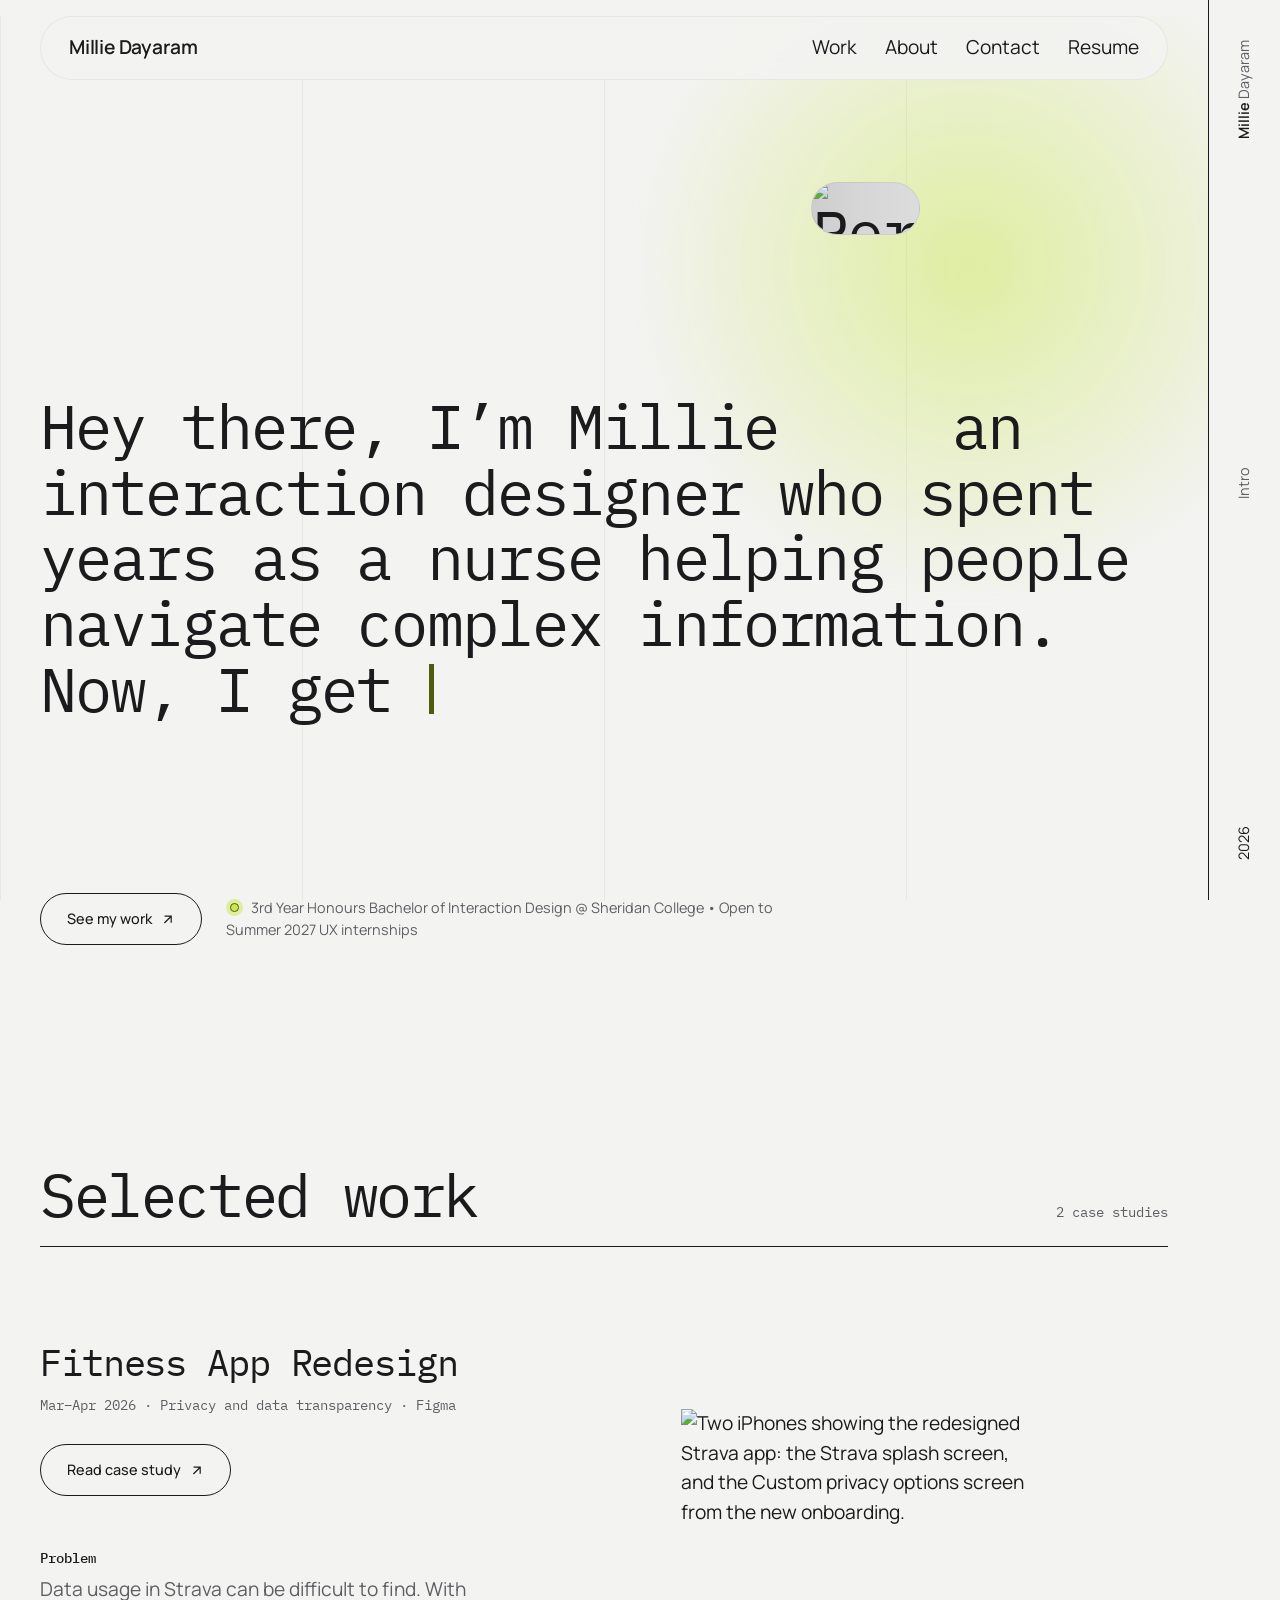
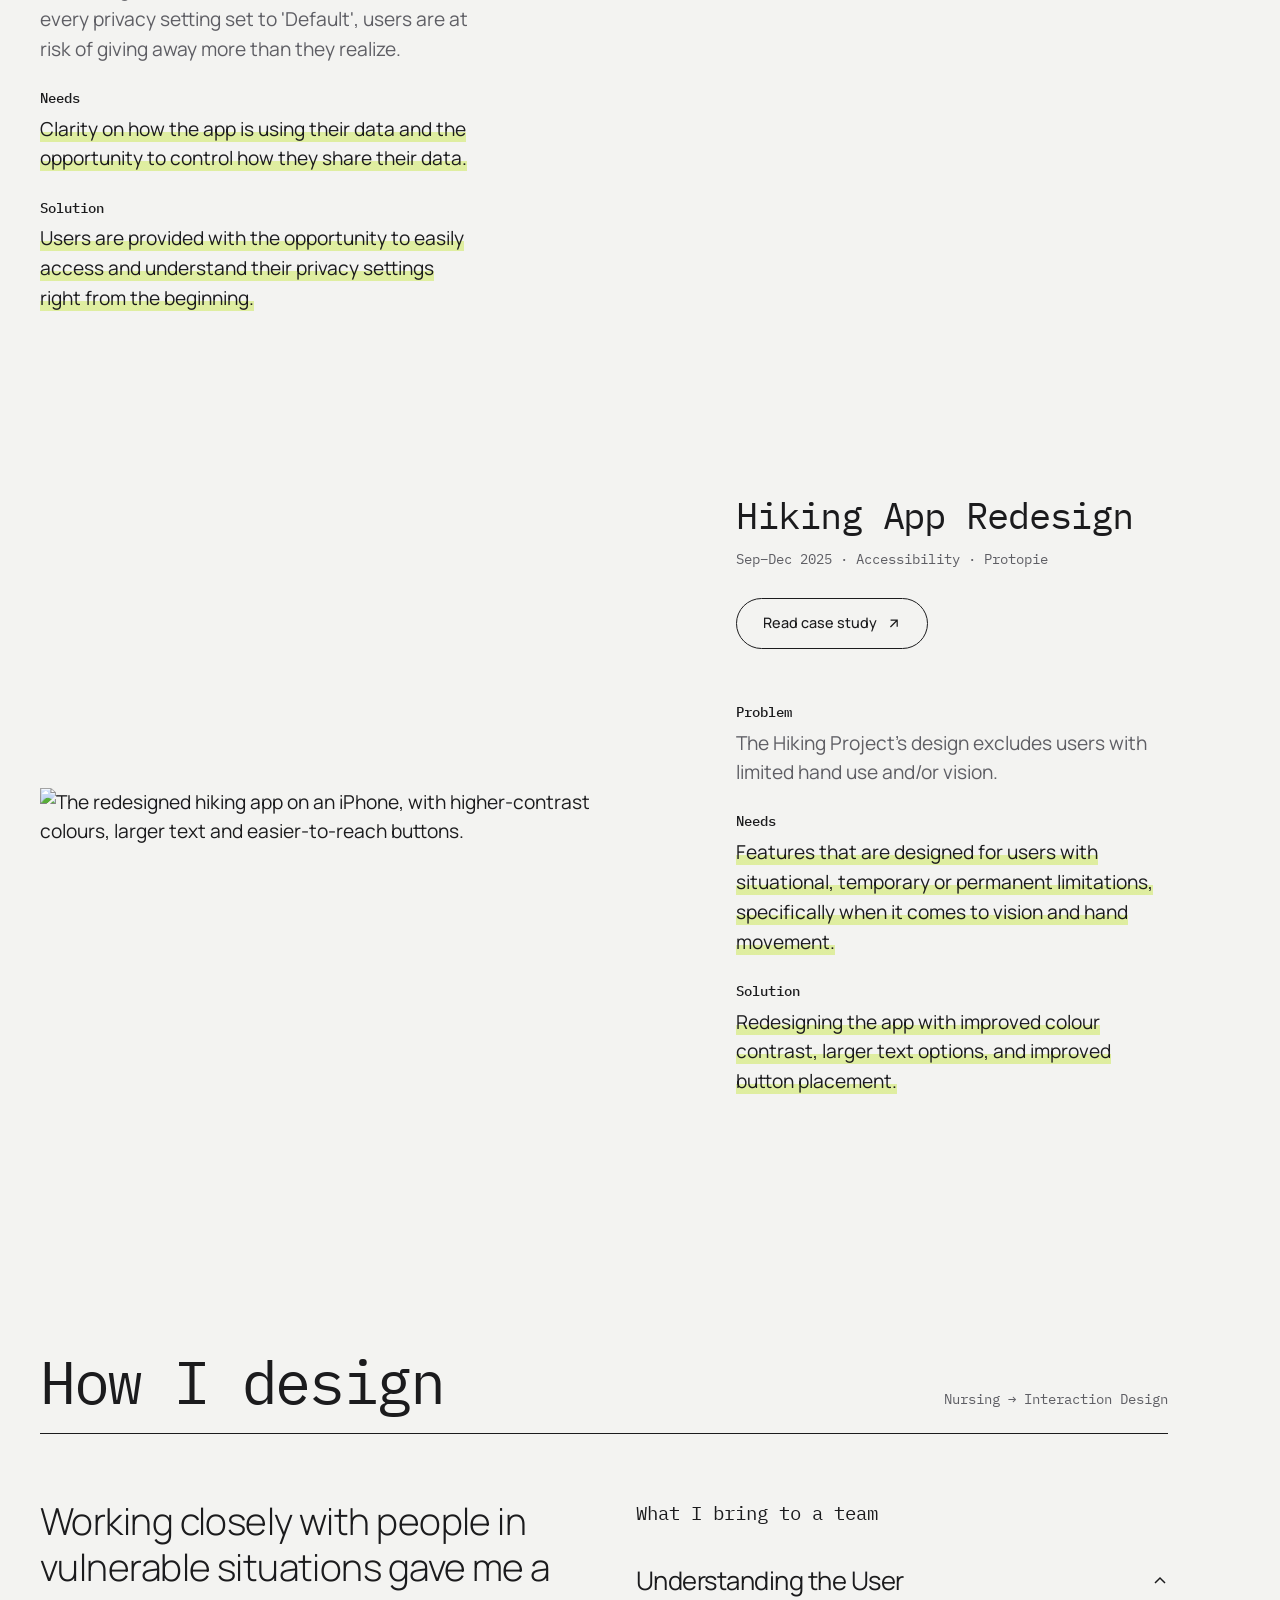
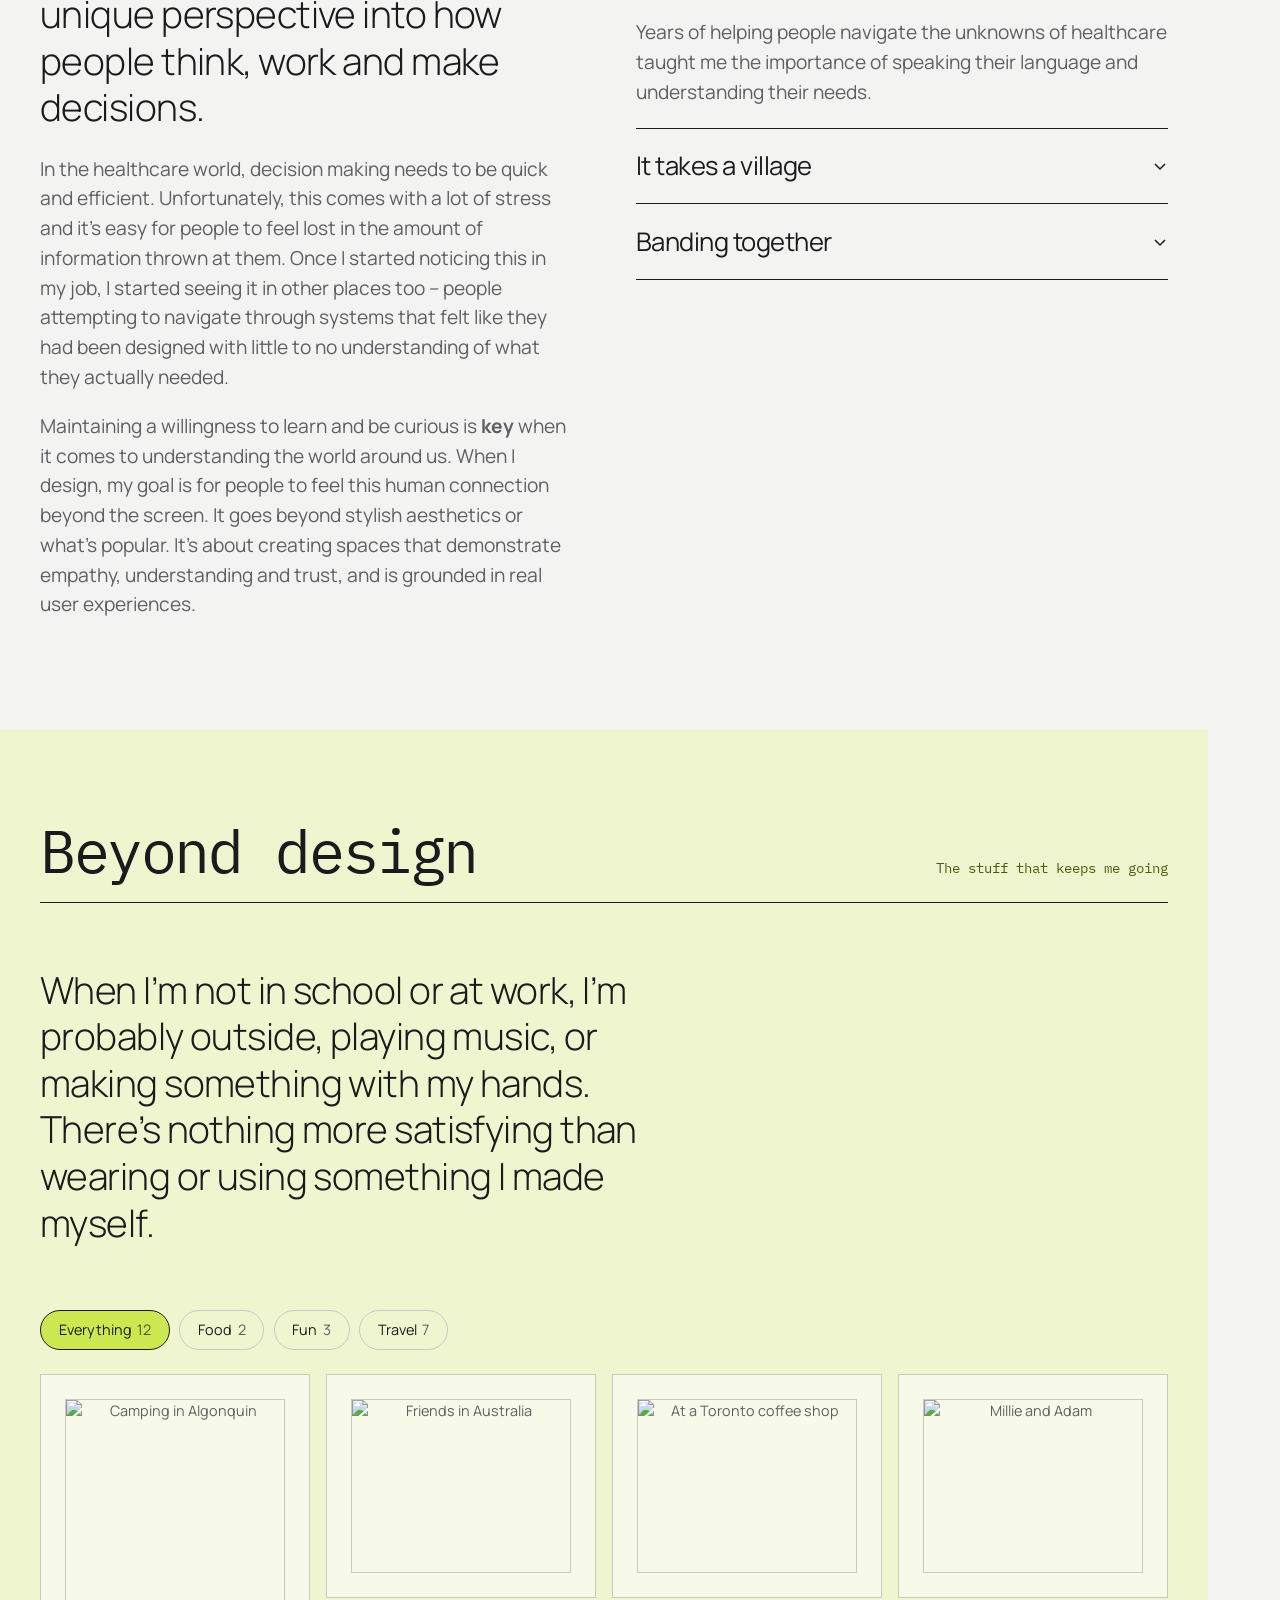
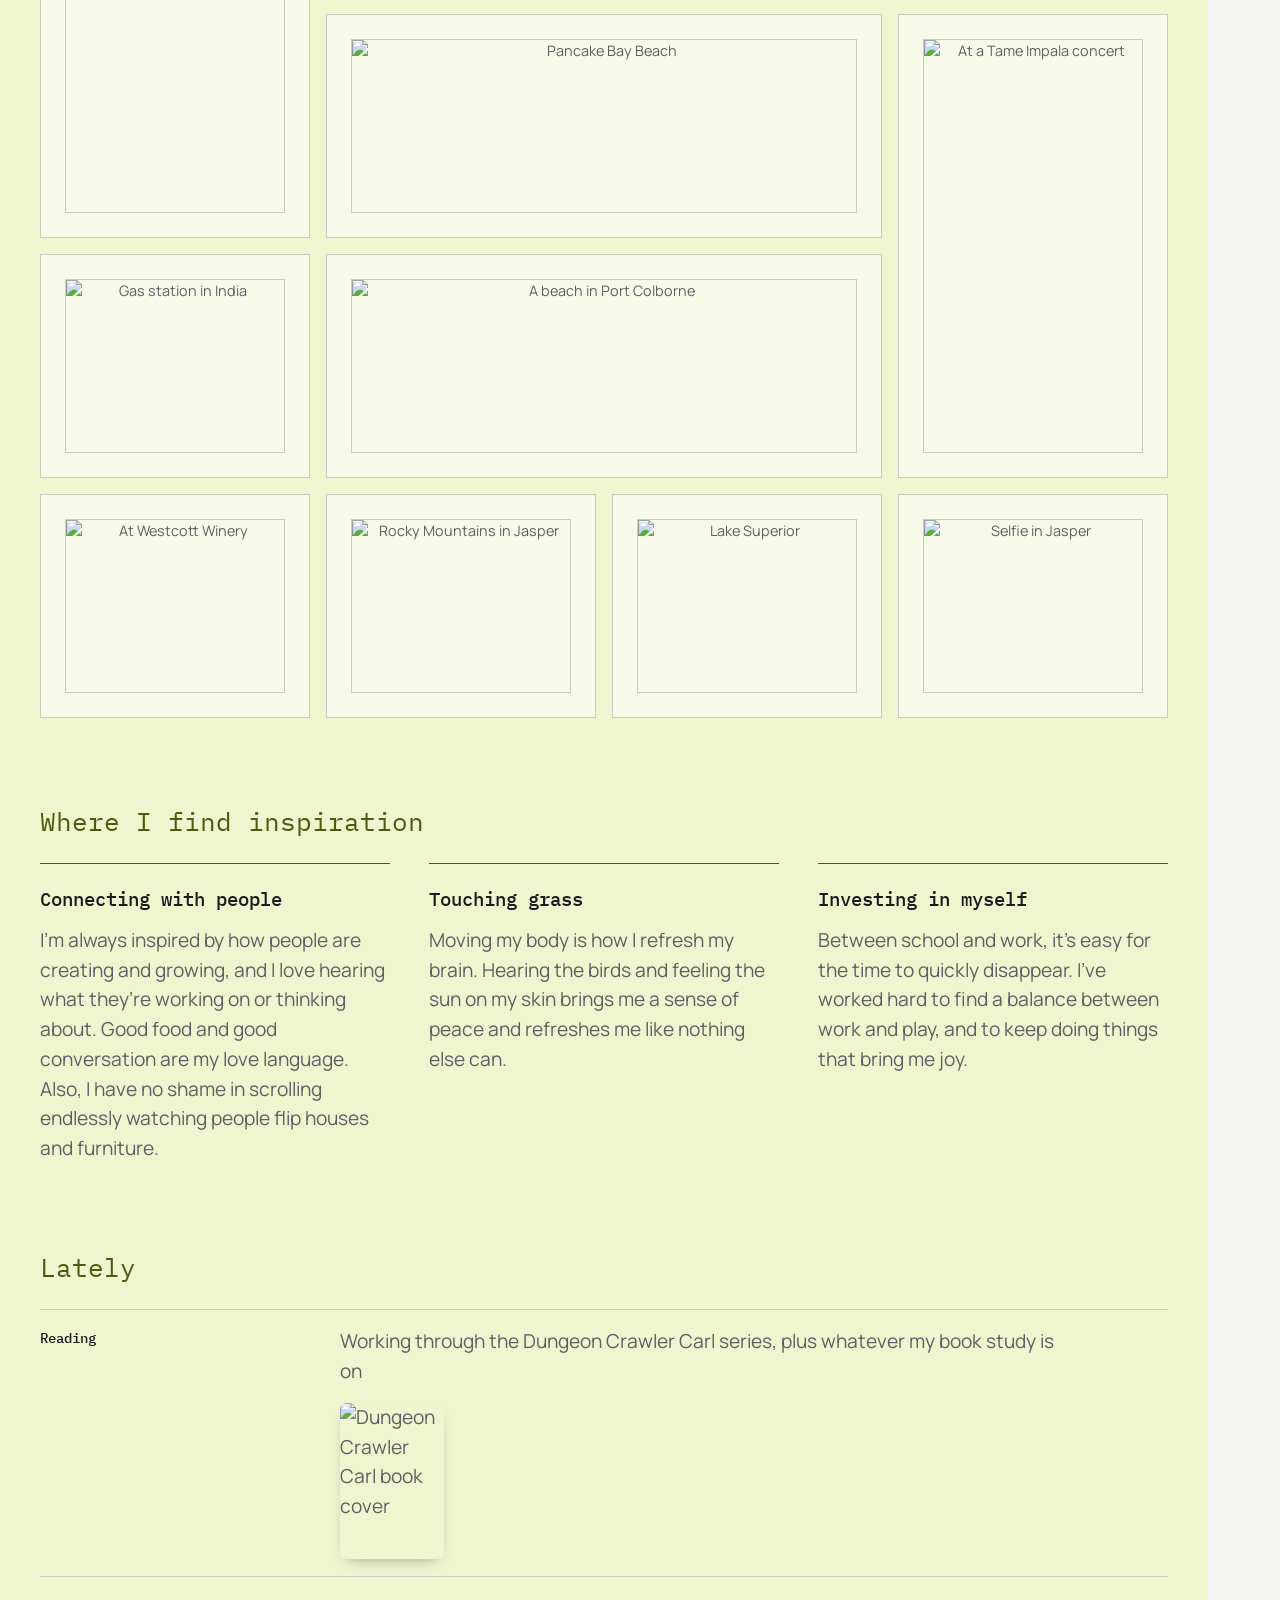
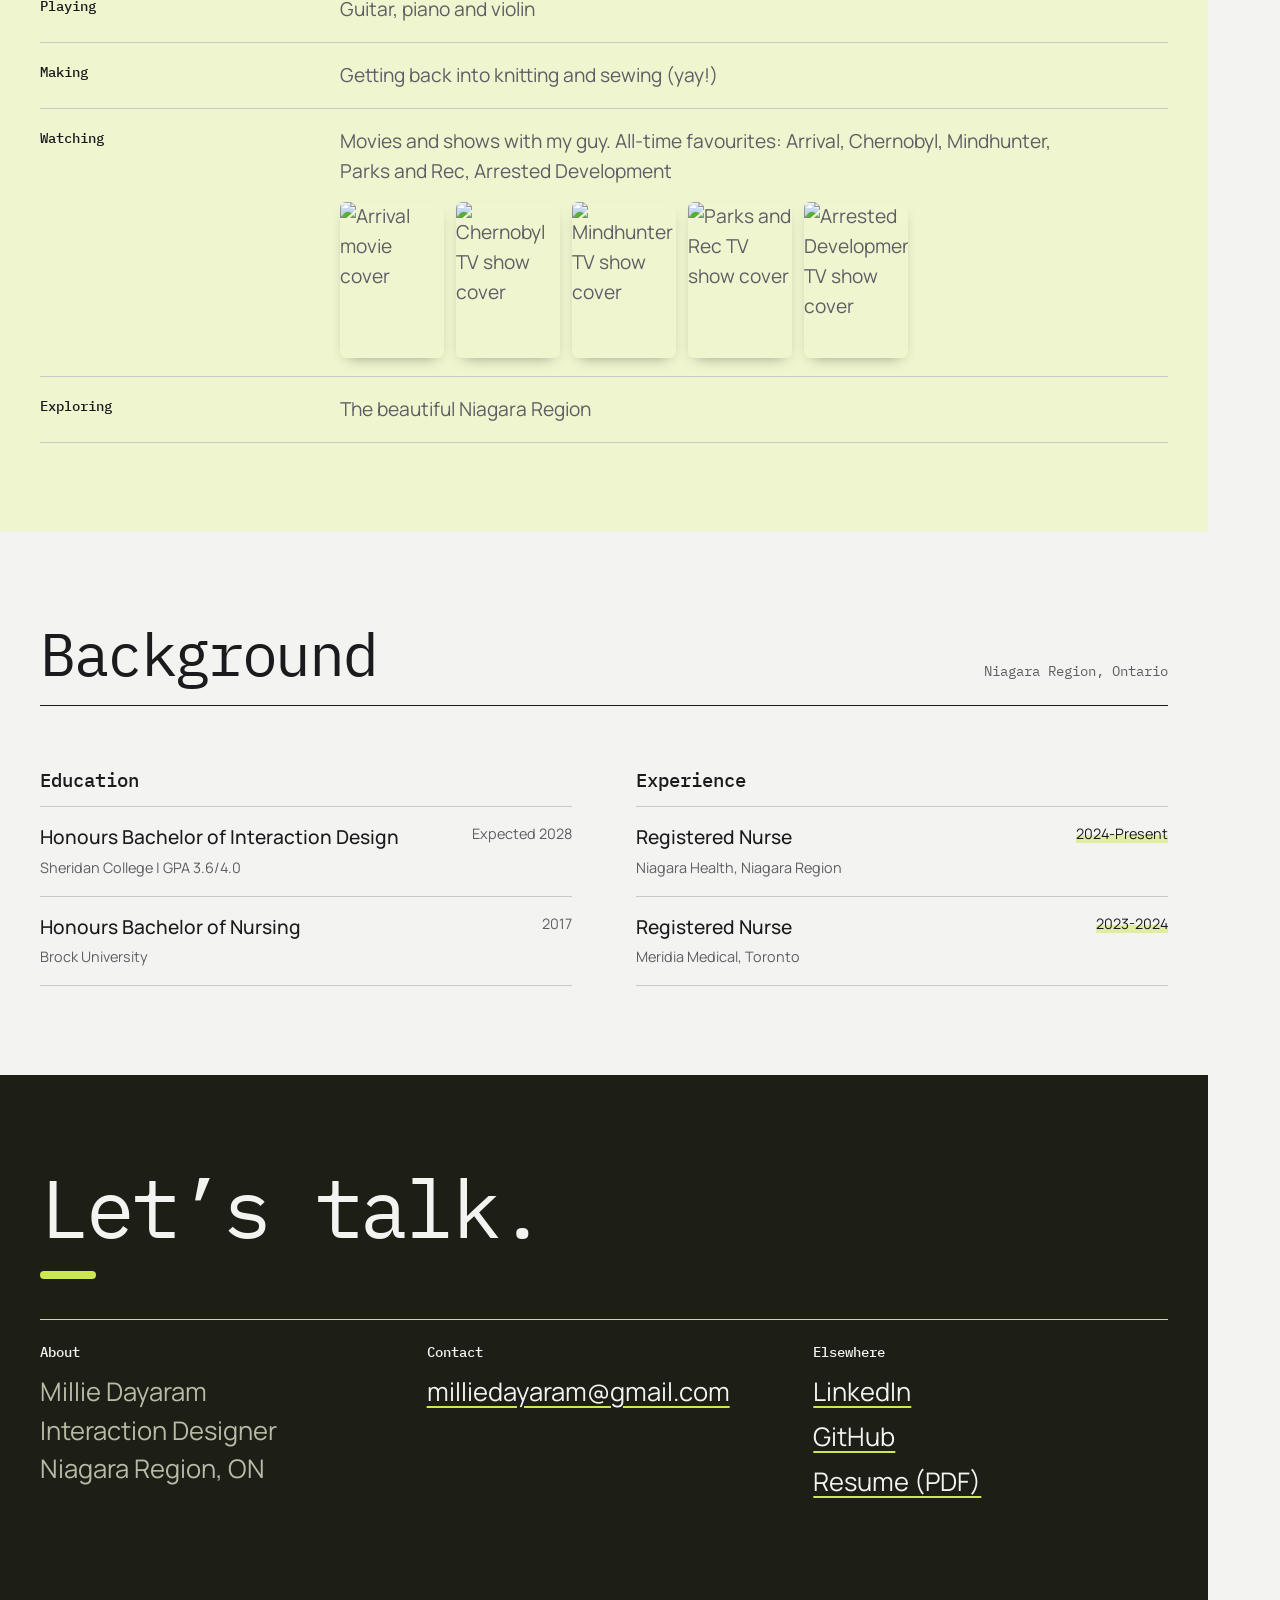
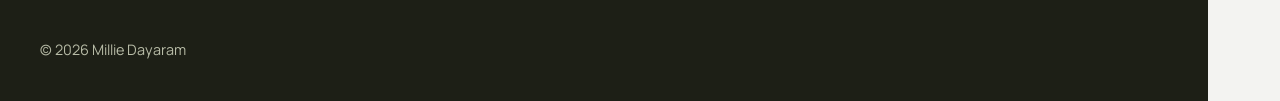
==== index.html @ de17361d "Add files via upload" ====
<!doctype html>
<html lang="en">
<head>
  <meta charset="utf-8">
  <meta name="viewport" content="width=device-width, initial-scale=1">
  <title>Millie Dayaram — Interaction Designer</title>
  <meta name="description" content="Portfolio of Millie Dayaram, an interaction design student and former registered nurse designing calm, clear experiences for people under pressure.">
  <link rel="preconnect" href="https://fonts.googleapis.com">
  <link rel="preconnect" href="https://fonts.gstatic.com" crossorigin>
  <link href="https://fonts.googleapis.com/css2?family=IBM+Plex+Mono:wght@400;500&family=Manrope:wght@300;400;500;600;700&display=swap" rel="stylesheet">
  <link rel="stylesheet" href="styles.css">
</head>
<body>
  <a class="skip-link" href="#main">Skip to content</a>
  <div class="grid-lines" aria-hidden="true"></div>

  <aside class="rail" aria-hidden="true">
    <span class="rail__label"><strong>Millie</strong> Dayaram</span>
    <span class="rail__label" data-rail-section>Intro</span>
    <span class="rail__section">2026</span>
  </aside>

  <div class="page">
    <header class="site-header wrap">
      <a class="site-header__name" href="index.html">Millie Dayaram</a>
      <nav class="site-nav" aria-label="Main">
        <ul>
          <li><a href="#work">Work</a></li>
          <li><a href="#approach">About</a></li>
          <li><a href="#contact">Contact</a></li>
          <!-- Put your resume PDF in the main folder and update the link -->
          <li><a href="resume.pdf">Resume</a></li>
        </ul>
      </nav>
    </header>

    <main id="main">
      <!-- ============ Intro ============ -->
      <section class="hero wrap" id="intro" data-section="Intro" aria-labelledby="intro-title">
        <h1 class="hero__statement" id="intro-title" data-typewriter>
          Hey there, I’m Millie <img class="hero__portrait" src="images/millie-pill.jpg" alt="Portrait of Millie smiling" width="577" height="600"> an interaction designer who spent years as a nurse helping people navigate complex information. Now, I get to design experiences that make <a href="#approach">complex things feel simple</a>.
        </h1>
        <div class="hero__meta">
          <a class="pill" href="#work">
            See my work
            <svg viewBox="0 0 24 24" aria-hidden="true"><path fill="currentColor" d="M6 6v2h8.59L5 17.59 6.41 19 16 9.41V18h2V6z"/></svg>
          </a>
          <p><span class="status-dot" aria-hidden="true"></span>3rd Year Honours Bachelor of Interaction Design @ Sheridan College • Open to Summer 2027 UX internships</p>
        </div>
      </section>

      <!-- ============ Work ============ -->
      <section class="section wrap" id="work" data-section="Work" aria-labelledby="work-title">
        <div class="section-title">
          <h2 id="work-title">Selected work</h2>
          <span>2 case studies</span>
        </div>

        <!-- Project 1 -->
        <article class="project">
          <div class="project__text">
            <h3 class="project__title"><a href="fitness-app.html">Fitness App Redesign</a></h3>
            <p class="project__when">Mar–Apr 2026 · Privacy and data transparency · Figma</p>
            <div class="project__link-row">
              <a class="pill" href="fitness-app.html">
                Read case study
                <svg viewBox="0 0 24 24" aria-hidden="true"><path fill="currentColor" d="M6 6v2h8.59L5 17.59 6.41 19 16 9.41V18h2V6z"/></svg>
              </a>
            </div>
            <dl class="pnr">
              <dt>Problem</dt>
              <dd>Data usage in Strava can be difficult to find. With every privacy setting set to 'Default', users are at risk of giving away more than they realize.</dd>
              <dt>Needs</dt>
              <dd><span class="todo">Clarity on how the app is using their data and the opportunity to control how they share their data.</span></dd>
              <dt>Solution</dt>
              <dd><span class="todo">Users are provided with the opportunity to easily access and understand their privacy settings right from the beginning.</span></dd>
            </dl>
          </div>
          <div class="project__media">
            <img class="project__img" src="images/strava/strava-iphone-mockup-shadow.png" alt="Two iPhones showing the redesigned Strava app: the Strava splash screen, and the Custom privacy options screen from the new onboarding." width="1359" height="1840">
          </div>
        </article>

        <!-- Project 2 -->
        <article class="project project--flip">
          <div class="project__text">
            <h3 class="project__title"><a href="hiking-app.html">Hiking App Redesign</a></h3>
            <p class="project__when">Sep–Dec 2025 · Accessibility · Protopie</p>
            <div class="project__link-row">
              <a class="pill" href="hiking-app.html">
                Read case study
                <svg viewBox="0 0 24 24" aria-hidden="true"><path fill="currentColor" d="M6 6v2h8.59L5 17.59 6.41 19 16 9.41V18h2V6z"/></svg>
              </a>
            </div>
            <dl class="pnr">
              <dt>Problem</dt>
              <dd>The Hiking Project's design excludes users with limited hand use and/or vision.</dd>
              <dt>Needs</dt>
              <dd><span class="todo">Features that are designed for users with situational, temporary or permanent limitations, specifically when it comes to vision and hand movement.</span></dd>
              <dt>Solution</dt>
              <dd><span class="todo">Redesigning the app with improved colour contrast, larger text options, and improved button placement.</span></dd>
            </dl>
          </div>
          <div class="project__media">
            <img class="project__img" src="images/hiking-project/hiking-project-iphone-mockup.png" alt="The redesigned hiking app on an iPhone, with higher-contrast colours, larger text and easier-to-reach buttons.">
          </div>
        </article>
      </section>

      <!-- ============ Approach / About ============ -->
      <section class="section wrap" id="approach" data-section="About" aria-labelledby="approach-title">
        <div class="section-title">
          <h2 id="approach-title">How I design</h2>
          <span>Nursing → Interaction Design</span>
        </div>

        <div class="approach">
          <div>
            <p class="approach__lead">Working closely with people in vulnerable situations gave me a unique perspective into how people think, work and make decisions.</p>
            <div class="approach__body">
              <p>In the healthcare world, decision making needs to be quick and efficient. Unfortunately, this comes with a lot of stress and it's easy for people to feel lost in the amount of information thrown at them. Once I started noticing this in my job, I started seeing it in other places too – people attempting to navigate through systems that felt like they had been designed with little to no understanding of what they actually needed.</p>
              <p>Maintaining a willingness to learn and be curious is <strong>key</strong> when it comes to understanding the world around us. When I design, my goal is for people to feel this human connection beyond the screen. It goes beyond stylish aesthetics or what's popular. It's about creating spaces that demonstrate empathy, understanding and trust, and is grounded in real user experiences.</p>
            </div>
          </div>

          <div class="accordion">
            <p class="accordion__intro">What I bring to a team</p>
            <details open>
              <summary>
                Understanding the User
                <svg viewBox="0 0 16 16" aria-hidden="true"><path fill="none" stroke="currentColor" stroke-width="1.5" d="M3 6l5 5 5-5"/></svg>
              </summary>
              <p>Years of helping people navigate the unknowns of healthcare taught me the importance of speaking their language and understanding their needs.</p>
            </details>
            <details>
              <summary>
                It takes a village
                <svg viewBox="0 0 16 16" aria-hidden="true"><path fill="none" stroke="currentColor" stroke-width="1.5" d="M3 6l5 5 5-5"/></svg>
              </summary>
              <p>Design is a multidisciplinary effort that requires collaboration and the willingness to be open and learn from each other. I know I don't know everything, and I value the knowledge and skills of those around me.
            
              </p>
            </details>
            <details>
              <summary>
                Banding together
                <svg viewBox="0 0 16 16" aria-hidden="true"><path fill="none" stroke="currentColor" stroke-width="1.5" d="M3 6l5 5 5-5"/></svg>
              </summary>
              <p>Supporting each other and working together is how we create the best experiences for people, including ourselves!</p>
            </details>
            </div>
        </div>
      </section>

      <!-- ============ Tools ============
           Grouped list of tools. Add or remove a <li> to change what's shown. -->
      <!-- <section class="section wrap" id="tools" data-section="Tools" aria-labelledby="tools-title">
        <div class="section-title">
          <h2 id="tools-title">Tools</h2>
          <span>What I design and build with</span>
        </div>
        <div class="tools">
          <div class="tools__group">
            <h3 class="tools__label">Design &amp; prototyping</h3>
            <ul class="tools__list">
              <li>Figma</li>
              <li>Protopie</li>
              <li>Framer</li>
            </ul>
          </div>
          <div class="tools__group">
            <h3 class="tools__label">Code</h3>
            <ul class="tools__list">
              <li>HTML</li>
              <li>CSS</li>
              <li>JavaScript</li>
              <li>GitHub</li>
            </ul>
          </div>
          <div class="tools__group">
            <h3 class="tools__label">Website builders</h3>
            <ul class="tools__list">
              <li>Wix</li>
              <li>Framer</li>
            </ul>
          </div>
        </div>
      </section> -->

      <!-- ============ Beyond design ============ -->
      <section class="section wrap band band--lime" id="life" data-section="Life" aria-labelledby="life-title">
        <div class="section-title">
          <h2 id="life-title">Beyond design</h2>
          <span>The stuff that keeps me going</span>
        </div>

        <p class="life__intro">When I’m not in school or at work, I’m probably outside, playing music, or making something with my hands. There’s nothing more satisfying than wearing or using something I made myself.</p>

        <!-- Photo gallery
             To add a photo: replace the <div class="ph">…</div> inside an item with
               <img src="images/life-1.jpg" alt="Describe the photo">
             data-tag   = which filter it belongs to: food, fun or travel
             data-size  = optional: "tall" (portrait photos) or "wide" (landscape photos)
             Copy a whole <li> … </li> to add more photos. -->
        <div class="gallery">
          <div class="gallery__filters" role="group" aria-label="Filter photos">
          <button type="button" class="chip" data-filter="all" aria-pressed="true">Everything</button>
          <button type="button" class="chip" data-filter="food" aria-pressed="false">Food</button>
          <button type="button" class="chip" data-filter="fun" aria-pressed="false">Fun</button>
          <button type="button" class="chip" data-filter="travel" aria-pressed="false">Travel</button>
          </div>
          <p class="visually-hidden" aria-live="polite" data-gallery-status></p>
          <ul class="gallery__grid">
          <li class="gallery__item" data-tag="travel" data-size="tall">
            <button class="gallery__open" type="button">
              <div class="ph"><img src="images/about/algonquin-camping.png" alt="Camping in Algonquin"></div>
              <span class="gallery__caption"><span class="todo">Camping in Algonquin Provincial Park</span></span>
            </button>
          </li>
          <li class="gallery__item" data-tag="travel">
            <button class="gallery__open" type="button">
              <div class="ph"><img src="images/about/australia.png" alt="Friends in Australia"></div>
              <span class="gallery__caption"><span class="todo">Newcastle, Australia</span></span>
            </button>
          </li>
          <li class="gallery__item" data-tag="food">
            <button class="gallery__open" type="button">
              <div class="ph"><img src="images/about/coffee.png" alt="At a Toronto coffee shop"></div>
              <span class="gallery__caption"><span class="todo">At a coffee shop</span></span>
            </button>
          </li>
          <li class="gallery__item" data-tag="travel" data-size="wide">
            <button class="gallery__open" type="button">
              <div class="ph"><img src="images/about/pancake-bay-2.JPG" alt="Pancake Bay Beach"></div>
              <span class="gallery__caption"><span class="todo">Pancake Bay Beach</span></span>
            </button>
          </li>
          <li class="gallery__item" data-tag="fun">
            <button class="gallery__open" type="button">
              <div class="ph"><img src="images/about/me_adam.png" alt="Millie and Adam"></div>
              <span class="gallery__caption"><span class="todo">Exploring Toronto</span></span>
            </button>
          </li>
          <li class="gallery__item" data-tag="fun" data-size="tall">
            <button class="gallery__open" type="button">
              <div class="ph"><img src="images/about/tame-impala.png" alt="At a Tame Impala concert"></div>
              <span class="gallery__caption"><span class="todo">Seeing Tame Impala live</span></span>
            </button>
          </li>
          <li class="gallery__item" data-tag="travel">
            <button class="gallery__open" type="button">
              <div class="ph"><img src="images/about/india.png" alt="Gas station in India"></div>
              <span class="gallery__caption"><span class="todo">Travelling in India</span></span>
            </button>
          </li>
          <li class="gallery__item" data-tag="fun" data-size="wide">
            <button class="gallery__open" type="button">
              <div class="ph"><img src="images/about/port-colbourne.png" alt="A beach in Port Colborne"></div>
              <span class="gallery__caption"><span class="todo">At a beach in Port Colborne</span></span>
            </button>
          </li>
          <li class="gallery__item" data-tag="food">
            <button class="gallery__open" type="button">
              <div class="ph"><img src="images/about/westcott.JPG" alt="At Westcott Winery"></div>
              <span class="gallery__caption"><span class="todo">At Westcott Winery</span></span>
            </button>
          </li>
          <li class="gallery__item" data-tag="travel">
            <button class="gallery__open" type="button">
              <div class="ph"><img src="images/about/jasper.JPG" alt="Rocky Mountains in Jasper"></div>
              <span class="gallery__caption"><span class="todo">Rocky Mountains in Jasper</span></span>
            </button>
          </li>
          <li class="gallery__item" data-tag="travel">
            <button class="gallery__open" type="button">
              <div class="ph"><img src="images/about/pancake-bay.JPG" alt="Lake Superior"></div>
              <span class="gallery__caption"><span class="todo">Visiting Lake Superior</span></span>
            </button>
          </li>
          <li class="gallery__item" data-tag="travel">
            <button class="gallery__open" type="button">
              <div class="ph"><img src="images/about/jasper-2.png" alt="Selfie in Jasper"></div>
              <span class="gallery__caption"><span class="todo">Visiting Jasper National Park for the first time</span></span>
            </button>
          </li>
          </ul>
        </div>

        <dialog class="viewer" aria-label="Photo viewer">
          <div class="viewer__inner">
            <div class="viewer__media" data-viewer-media></div>
            <div class="viewer__bar">
              <p class="viewer__caption" data-viewer-caption></p>
              <div class="viewer__controls">
                <span class="viewer__count" data-viewer-count></span>
                <button type="button" class="viewer__btn" data-viewer-prev aria-label="Previous photo">
                  <svg viewBox="0 0 16 16" aria-hidden="true"><path fill="none" stroke="currentColor" stroke-width="1.5" d="M10 3L5 8l5 5"/></svg>
                </button>
                <button type="button" class="viewer__btn" data-viewer-next aria-label="Next photo">
                  <svg viewBox="0 0 16 16" aria-hidden="true"><path fill="none" stroke="currentColor" stroke-width="1.5" d="M6 3l5 5-5 5"/></svg>
                </button>
                <button type="button" class="pill viewer__close" data-viewer-close>Close</button>
              </div>
            </div>
          </div>
        </dialog>

        <h3 class="life__subhead">Where I find inspiration</h3>
        <div class="inspo">
          <article>
            <h4>Connecting with people</h4>
            <p>I’m always inspired by how people are creating and growing, and I love hearing what they’re working on or thinking about. Good food and good conversation are my love language. Also, I have no shame in scrolling endlessly watching people flip houses and furniture.</p>
          </article>
          <article>
            <h4>Touching grass</h4>
            <p>Moving my body is how I refresh my brain. Hearing the birds and feeling the sun on my skin brings me a sense of peace and refreshes me like nothing else can.</p>
          </article>
          <article>
            <h4>Investing in myself</h4>
            <p>Between school and work, it’s easy for the time to quickly disappear. I’ve worked hard to find a balance between work and play, and to keep doing things that bring me joy.</p>
          </article>
        </div>

        <h3 class="life__subhead">Lately</h3>
        <dl class="lately">
          <div>
            <dt>Reading</dt>
            <dd>Working through the Dungeon Crawler Carl series, plus whatever my book study is on
              <!-- Covers: replace a <span class="cover cover--empty">…</span> with
                    <img class="cover" src="images/lately/dungeon-crawler-carl.jpg" alt="Dungeon Crawler Carl book cover">
                   Copy a whole <li> … </li> to add more. -->
              <ul class="covers">
                <li><img class="cover" src="images/dungeon-crawler-carl.jpeg" alt="Dungeon Crawler Carl book cover"></li>
                <!-- <li><span class="cover cover--empty">Book study pick</span></li> -->
              </ul>
            </dd>
          </div>
          <div>
            <dt>Playing</dt>
            <dd>Guitar, piano and violin</dd>
          </div>
          <div>
            <dt>Making</dt>
            <dd>Getting back into knitting and sewing (yay!)</dd>
          </div>
          <div>
            <dt>Watching</dt>
            <dd>Movies and shows with my guy. All-time favourites: Arrival, Chernobyl, Mindhunter, Parks and Rec, Arrested Development
              <ul class="covers">
                <li><img class="cover" src="images/arrival.jpg" alt="Arrival movie cover"></li>
                <li><img class="cover" src="images/chernobyl.png" alt="Chernobyl TV show cover"></li>
                <li><img class="cover" src="images/mindhunter.png" alt="Mindhunter TV show cover"></li>
                <li><img class="cover" src="images/parks-and-rec.png" alt="Parks and Rec TV show cover"></li>
                <li><img class="cover" src="images/arrested-development.png" alt="Arrested Development TV show cover"></li>
              </ul>
            </dd>
          </div>
          <div>
            <dt>Exploring</dt>
            <dd>The beautiful Niagara Region</dd>
          </div>
        </dl>
      </section>

      <!-- ============ Background ============ -->
      <section class="section wrap" id="background" data-section="Background" aria-labelledby="background-title">
        <div class="section-title">
          <h2 id="background-title">Background</h2>
          <span>Niagara Region, Ontario</span>
        </div>
        <div class="background">
          <div>
            <h3>Education</h3>
            <ul class="entries">
              <li>
                <span class="what">Honours Bachelor of Interaction Design</span>
                <span class="where">Sheridan College | GPA 3.6/4.0</span>
                <span class="when">Expected 2028</span>
              </li>
              <li>
                <span class="what">Honours Bachelor of Nursing</span>
                <span class="where">Brock University</span>
                <span class="when">2017</span>
              </li>
            </ul>
          </div>
          <div>
            <h3>Experience</h3>
            <ul class="entries">
              <li>
                <span class="what">Registered Nurse</span>
                <span class="where">Niagara Health, Niagara Region</span>
                <span class="when"><span class="todo">2024-Present</span></span>
              </li>
                <li>
                <span class="what">Registered Nurse</span>
                <span class="where">Meridia Medical, Toronto</span>
                <span class="when"><span class="todo">2023-2024</span></span>
              </li>
            </ul>
          </div>
        </div>
      </section>

      <!-- ============ Contact ============ -->
      <section class="section wrap band band--night" id="contact" data-section="Contact" aria-labelledby="contact-title">
        <h2 class="contact__big" id="contact-title">Let’s talk.</h2>
        <div class="contact__grid">
          <div>
            <h3>About</h3>
            <p>Millie Dayaram<br>Interaction Designer<br>Niagara Region, ON</p>
          </div>
          <div>
            <h3>Contact</h3>
            <ul>
              <!-- Add the email you want employers to use -->
              <li><a href="mailto:milliedayaram@gmail.com">milliedayaram@gmail.com</a></li>
            </ul>
          </div>
          <div>
            <h3>Elsewhere</h3>
            <ul>
              <li><a href="https://www.linkedin.com/in/millie-dayaram">LinkedIn</a></li>
              <li><a href="https://github.com/millivanillie">GitHub</a></li>
              <li><a href="resume.pdf">Resume (PDF)</a></li>
            </ul>
          </div>
        </div>
      </section>
    </main>

    <footer class="site-footer wrap band band--night">
      <p>© <span data-year>2026</span> Millie Dayaram</p>
      <!-- <p>Designed and coded by me in VS Code</p> -->
    </footer>
  </div>

  <script src="script.js"></script>
</body>
</html>
---- styles.css ----
/* =========================================================
   Millie Dayaram — Portfolio
   Edit the tokens below to change colours, type and spacing
   across the whole site.
   ========================================================= */

:root {
  /* Colour */
  --paper: #f3f3f1;        /* page background */
  --paper-raised: #fbfbfa; /* image placeholders, inputs */
  --ink: #1b1b1d;          /* main text */
  --ink-soft: #5e5e64;     /* secondary text */
  --rule: #c9c9c5;         /* lines and borders */
  --grid: rgba(27, 27, 29, 0.055); /* background column lines */
  --accent: #cbe851;       /* lime: fills, highlights, the caret */
  --accent-soft: #eef5cf;  /* pale lime: the tinted "Beyond design" band */
  --accent-glow: rgba(203, 232, 81, 0.5);
  --accent-ink: #4d5b0f;   /* dark olive: use this when green needs to be text */
  --night: #1d1f16;        /* the dark band behind Contact and the footer */
  --night-soft: #b7bba6;   /* secondary text on the dark band */

  /* Type */
  --sans: "Manrope", "Helvetica Neue", Arial, sans-serif;   /* body text */
  --mono: "IBM Plex Mono", ui-monospace, Menlo, Consolas, monospace; /* smaller headings and labels */

  /* Type scale (fluid) */
  --step--1: clamp(0.84rem, 0.82rem + 0.1vw, 0.9rem);
  --step-0: clamp(1.05rem, 1rem + 0.25vw, 1.2rem);
  --step-1: clamp(1.3rem, 1.18rem + 0.55vw, 1.6rem);
  --step-2: clamp(1.7rem, 1.45rem + 1.1vw, 2.4rem);
  --step-3: clamp(2.3rem, 1.8rem + 2.4vw, 4rem);
  --step-4: clamp(2.6rem, 1.7rem + 4.2vw, 5.6rem);

  /* Layout */
  --gutter: clamp(1rem, 0.5rem + 2.5vw, 3rem);
  --rail: 4.5rem;          /* width of the vertical side rail */
  --max: 92rem;
  --radius: 999px;         /* pill buttons */
}

/* ---------- Base ---------- */
*,
*::before,
*::after { box-sizing: border-box; }

html { scroll-behavior: smooth; }

body {
  margin: 0;
  background: var(--paper);
  color: var(--ink);
  font-family: var(--sans);
  font-size: var(--step-0);
  line-height: 1.55;
  -webkit-font-smoothing: antialiased;
  text-rendering: optimizeLegibility;
  overflow-x: hidden;
}

img { max-width: 100%; display: block; }

a { color: inherit; }

p { margin: 0 0 1em; max-width: 62ch; }

h1, h2, h3 {
  font-weight: 400;
  margin: 0;
  letter-spacing: -0.025em;
  line-height: 1.06;
}

::selection { background: var(--accent); color: var(--ink); }

:focus-visible {
  outline: 2px solid var(--ink);
  outline-offset: 3px;
  border-radius: 4px;
}

.skip-link {
  position: absolute;
  left: var(--gutter);
  top: -4rem;
  background: var(--ink);
  color: var(--paper);
  padding: 0.6rem 1rem;
  border-radius: var(--radius);
  z-index: 100;
  text-decoration: none;
}
.skip-link:focus { top: 1rem; }

.visually-hidden {
  position: absolute !important;
  width: 1px; height: 1px;
  overflow: hidden;
  clip: rect(0 0 0 0);
  white-space: nowrap;
}

/* ---------- Background column grid (from reference 3) ---------- */
.grid-lines {
  position: fixed;
  inset: 0 var(--rail) 0 0;
  pointer-events: none;
  z-index: -1;
  background-image: linear-gradient(to right, var(--grid) 1px, transparent 1px);
  background-size: 25% 100%;
}

/* ---------- Vertical side rail (from reference 1) ---------- */
.rail {
  position: fixed;
  top: 0;
  right: 0;
  width: var(--rail);
  height: 100vh;
  border-left: 1px solid var(--ink);
  display: flex;
  flex-direction: column;
  align-items: center;
  justify-content: space-between;
  padding: 2.5rem 0;
  font-size: var(--step--1);
  z-index: 20;
  background: var(--paper);
}
.rail__label {
  writing-mode: vertical-rl;
  transform: rotate(180deg);
  white-space: nowrap;
  color: var(--ink-soft);
}
.rail__label strong { color: var(--ink); font-weight: 600; }
.rail__section {
  writing-mode: vertical-rl;
  transform: rotate(180deg);
  white-space: nowrap;
}

.page {
  margin-right: var(--rail);
  overflow-x: clip; /* stops decorative lines and the glow from causing sideways scroll */
}

.wrap {
  max-width: var(--max);
  margin: 0 auto;
  padding: 0 var(--gutter);
}

/* ---------- Header ---------- */
.site-header {
  display: flex;
  justify-content: space-between;
  align-items: baseline;
  gap: 1rem;
  padding-top: 2rem;
  padding-bottom: 2rem;
}

/* Sticky, rounded nav bar: stays at the top as you scroll and lines up
   with the edges of the content below it */
.site-header.wrap {
  position: sticky;
  top: 1rem;
  z-index: 15;
  width: calc(100% - 2 * var(--gutter));
  max-width: calc(var(--max) - 2 * var(--gutter));
  margin: 1rem auto 0;
  padding: 1rem 1.75rem;
  border: 1px solid var(--grid); /* same grey as the background column lines */
  border-radius: 50px;
  background: rgba(243, 243, 241, 0.94);
  backdrop-filter: blur(10px);
  -webkit-backdrop-filter: blur(10px);
  align-items: center;
  transition: box-shadow 0.25s ease;
}
/* Covers the small gap above the bar so content doesn't peek through it */
.site-header.wrap::before {
  content: "";
  position: absolute;
  left: -100vw;
  right: -100vw;
  bottom: calc(100% + 1px);
  height: 1rem;
  background: var(--paper);
}
/* Once you start scrolling, a soft shadow lifts it off the page */
.site-header.is-stuck {
  box-shadow: 0 8px 24px -12px rgba(27, 27, 29, 0.25);
}

/* Leave room for the sticky nav when jumping to a section */
[id] { scroll-margin-top: 6.5rem; }
.site-header__name {
  font-weight: 600;
  text-decoration: none;
  letter-spacing: -0.01em;
}
.site-nav ul {
  list-style: none;
  margin: 0;
  padding: 0;
  display: flex;
  flex-wrap: wrap;
  gap: 0.4rem 1.75rem;
}
.site-nav a {
  text-decoration: none;
  background-image: linear-gradient(var(--accent), var(--accent));
  background-size: 0 0.45em;
  background-position: 0 88%;
  background-repeat: no-repeat;
  transition: background-size 0.25s ease;
}
.site-nav a:hover,
.site-nav a[aria-current="page"] { background-size: 100% 0.45em; }

/* ---------- Pill buttons (from reference 1) ---------- */
.pill {
  display: inline-flex;
  align-items: center;
  gap: 0.6rem;
  padding: 0.85rem 1.6rem;
  border: 1px solid var(--ink);
  border-radius: var(--radius);
  font-size: var(--step--1);
  font-weight: 500;
  text-decoration: none;
  background: var(--paper);
  transition: background 0.2s ease, color 0.2s ease;
}
.pill svg { width: 1em; height: 1em; transition: transform 0.2s ease; }
a.pill:hover { background: var(--accent); color: var(--ink); }
a.pill:hover svg { transform: translate(2px, -2px); }

.pill--quiet {
  border-color: var(--rule);
  color: var(--ink-soft);
}

/* ---------- Hero ---------- */
.hero {
  position: relative;
  padding-top: clamp(3rem, 8vw, 7rem);
  padding-bottom: clamp(4rem, 10vw, 9rem);
}
.hero::before {
  /* the one splash of colour */
  content: "";
  position: absolute;
  z-index: -1;
  width: min(48rem, 90vw);
  aspect-ratio: 1;
  right: -12%;
  top: -20%;
  background: radial-gradient(circle at center, var(--accent-glow), transparent 62%);
  filter: blur(10px);
  pointer-events: none;
}
.hero__statement {
  font-size: var(--step-4);
  max-width: 21ch;
  margin-bottom: 2.5rem;
}
/* "calm and clear" gets a lime highlighter that swipes in once typing ends */
.hero__statement a {
  text-decoration: none;
  background-image: linear-gradient(var(--accent), var(--accent));
  background-repeat: no-repeat;
  background-position: 0 86%;
  background-size: 100% 0.32em;
  transition: background-size 0.6s cubic-bezier(0.2, 0.7, 0.2, 1);
  -webkit-box-decoration-break: clone;
  box-decoration-break: clone;
}
.hero__statement.is-typing a { background-size: 0 0.32em; transition: none; }
.hero__statement a:hover { background-size: 100% 0.9em; }
/* Your photo, sitting inline in the title as a pill. The whole photo is
   shown, scaled down to fit, on a grey that matches its backdrop. */
.hero__portrait {
  display: inline-block;
  width: 1.75em;
  height: 0.86em;
  margin: 0 -0.04em;
  vertical-align: -0.06em;
  object-fit: contain;
  object-position: 50% 100%;
  background: linear-gradient(to right, #cdcdcd, #d6d6d6 45%, #dcdcdc);
  border-radius: 50px;
  border: 1px solid var(--grid);
}
/* The photo pops in (no fade or blur): it appears instantly and grows smoothly into place */
.hero__portrait.tw-char { filter: none; transition: none; }
.hero__portrait.tw-char.is-on { animation: portrait-in 0.5s cubic-bezier(0.34, 1.4, 0.64, 1) both; }
@keyframes portrait-in {
  from { transform: scale(0.6); }
  to { transform: scale(1); }
}
/* Each word fades in softly instead of snapping on */
.tw-char {
  opacity: 0;
  transition: opacity 0.3s ease-out;   /* a soft fade, no blur */
}
.tw-char.is-on { opacity: 1; }
.caret {
  display: inline-block;
  width: 0.08em;
  height: 0.82em;
  margin-left: 0.04em;
  vertical-align: -0.04em;
  background: var(--accent-ink);
  animation: caret-blink 1.05s steps(1) infinite;
}
.caret.is-typing { animation: none; } /* stays solid while typing, like a real cursor */
@keyframes caret-blink { 50% { opacity: 0; } }

.hero__meta {
  display: flex;
  flex-wrap: wrap;
  align-items: center;
  gap: 1rem 1.5rem;
}
.hero__meta p { margin: 0; color: var(--ink-soft); font-size: var(--step--1); }

.status-dot {
  display: inline-block;
  vertical-align: middle;
  margin: 0 0.75rem 0.15em 0.25rem;
  width: 0.55rem;
  height: 0.55rem;
  border-radius: 50%;
  background: var(--accent);
  border: 1px solid var(--accent-ink);
  box-shadow: 0 0 0 4px var(--accent-glow);
}

/* ---------- Section title row (from reference 2) ---------- */
.section {
  padding-top: clamp(3rem, 7vw, 6rem);
  padding-bottom: clamp(3rem, 7vw, 6rem);
}
.section-title {
  display: flex;
  justify-content: space-between;
  align-items: baseline;
  gap: 1rem;
  border-bottom: 1px solid var(--ink);
  padding-bottom: 1.25rem;
  margin-bottom: clamp(2.5rem, 5vw, 4.5rem);
}
.section-title h2 { font-size: var(--step-3); }
.section-title span { color: var(--ink-soft); font-size: var(--step--1); }

/* ---------- Project rows ---------- */
.project {
  display: grid;
  grid-template-columns: minmax(0, 5fr) minmax(0, 7fr);
}
.project + .project { margin-top: clamp(3rem, 6vw, 5rem); }
.project--flip { grid-template-columns: minmax(0, 7fr) minmax(0, 5fr); }
.project--flip .project__text { order: 2; }

.project__text {
  padding: 2rem clamp(1.25rem, 3vw, 3rem) 2rem 0;
  display: flex;
  flex-direction: column;
}
.project--flip .project__text { padding: 2rem 0 2rem clamp(1.25rem, 3vw, 3rem); }

.project__title {
  font-size: var(--step-2);
  margin-bottom: 0.75rem;
}
.project__title a { text-decoration: none; }
.project__when {
  color: var(--ink-soft);
  font-size: var(--step--1);
  margin-bottom: 1.75rem;
}
.project__link-row {
  position: relative;
  margin: 0 0 2rem;
}
.project__link-row::before {
  /* line through the button: removed */
  content: none;
  position: absolute;
  left: 0;
  right: calc(-1 * clamp(1.25rem, 3vw, 3rem));
  top: 50%;
  border-top: 1px solid var(--rule);
  z-index: -1;
}
.project--flip .project__link-row::before {
  left: calc(-1 * clamp(1.25rem, 3vw, 3rem));
  right: 0;
}

.pnr dt {
  font-weight: 600;
  font-size: var(--step--1);
  margin-bottom: 0.35rem;
}
.pnr dd {
  margin: 0 0 1.4rem;
  color: var(--ink-soft);
  max-width: 48ch;
}

.project__media {
  padding: 2rem 0 2rem clamp(1.25rem, 3vw, 3rem);
}
.project--flip .project__media { padding: 2rem clamp(1.25rem, 3vw, 3rem) 2rem 0; }
/* project image straight on the page: no frame, border or white box */
.project__media { display: flex; align-items: center; justify-content: center; }
/* Both project mockups share one size: same maximum height, centred */
.project__media img,
.project__img {
  display: block;
  width: auto;
  height: auto;
  max-width: 100%;
  max-height: 30rem;
  margin: 0 auto;
}
.project__img--small { max-width: 75%; }
/* Fitness project: the phones run the full page width above the text */
.project--wide { grid-template-columns: 1fr; }
.project--wide .project__media { order: -1; padding: 0 0 1rem; }
.project--wide .project__text { padding: 0; }
/* Problem / Needs / Solution side by side under the wide image */
.project--wide .pnr {
  display: grid;
  grid-template-rows: auto auto;
  grid-auto-flow: column;
  grid-auto-columns: minmax(0, 1fr);
  column-gap: 2rem;
}
@media (max-width: 720px) {
  .project--wide .pnr { display: block; }
}

/* Image placeholder: replace each .ph with an <img> when ready */
.ph {
  position: relative;
  background: var(--paper-raised);
  border: 1px solid var(--rule);
  min-height: 18rem;
  height: 100%;
  display: grid;
  place-items: center;
  padding: 1.5rem;
  color: var(--ink-soft);
  font-size: var(--step--1);
  text-align: center;
}
.ph--tall { min-height: 32rem; }
.ph--wide { min-height: 26rem; }
.media-img {
  width: 100%;
  height: 100%;
  object-fit: cover;
  border: 1px solid var(--rule);
}

/* ---------- Approach (from reference 2: text left, list right) ---------- */
.approach {
  display: grid;
  grid-template-columns: minmax(0, 1fr) minmax(0, 1fr);
  gap: clamp(2rem, 5vw, 5rem);
}
.approach__lead {
  font-weight: 300;
  font-size: var(--step-2);
  line-height: 1.25;
  letter-spacing: -0.015em;
  margin-bottom: 1.5rem;
  max-width: 24ch;
}
.approach__body { color: var(--ink-soft); }

.accordion__intro { margin-bottom: 1rem; }
.accordion details {
  border-bottom: 1px solid var(--ink);
}
.accordion summary {
  list-style: none;
  cursor: pointer;
  display: flex;
  justify-content: space-between;
  align-items: center;
  gap: 1rem;
  padding: 1.1rem 0;
  font-size: var(--step-1);
  letter-spacing: -0.02em;
}
.accordion summary::-webkit-details-marker { display: none; }
.accordion summary svg {
  flex-shrink: 0;
  width: 1rem;
  height: 1rem;
  transition: transform 0.25s ease;
}
.accordion details[open] summary svg { transform: rotate(180deg); }
.accordion details p {
  color: var(--ink-soft);
  font-size: inherit;           /* same size as the paragraphs on the left */
  padding-bottom: 1.25rem;
  margin: 0;
}

/* Tools marquee (from reference 2) */
.marquee {
  margin-top: clamp(3rem, 6vw, 5rem);
  overflow: hidden;
  background: var(--accent);
  border-radius: var(--radius);
  padding: 1rem 0;
}
.marquee__track {
  display: flex;
  width: max-content;
  animation: marquee 32s linear infinite;
}
.marquee:hover .marquee__track { animation-play-state: paused; }
.marquee ul {
  list-style: none;
  display: flex;
  gap: 2.5rem;
  margin: 0;
  padding: 0 1.25rem;
}
.marquee li { white-space: nowrap; font-size: var(--step-1); letter-spacing: -0.02em; }
.marquee li::after { content: "•"; margin-left: 2.5rem; color: var(--accent-ink); }
@keyframes marquee { to { transform: translateX(-50%); } }

/* ---------- Beyond design ---------- */
.life__intro {
  font-weight: 300;
  font-size: var(--step-2);
  line-height: 1.25;
  letter-spacing: -0.015em;
  max-width: 30ch;
  margin-bottom: clamp(2.5rem, 5vw, 4rem);
}

/* Gallery: filter chips + grid + viewer */
.gallery__filters {
  display: flex;
  flex-wrap: wrap;
  gap: 0.6rem;
  margin-bottom: 1.5rem;
}
.chip {
  font: inherit;
  font-size: var(--step--1);
  color: var(--ink);
  background: transparent;
  border: 1px solid var(--rule);
  border-radius: var(--radius);
  padding: 0.5rem 1.1rem;
  cursor: pointer;
  transition: background 0.2s ease, border-color 0.2s ease, color 0.2s ease;
}
.chip:hover { border-color: var(--ink); }
.chip[aria-pressed="true"] {
  background: var(--accent);
  border-color: var(--ink);
  color: var(--ink);
}
.chip .chip__count { color: var(--ink-soft); margin-left: 0.35rem; }
.chip[aria-pressed="true"] .chip__count { color: var(--accent-ink); }

.gallery__grid {
  list-style: none;
  margin: 0;
  padding: 0;
  display: grid;
  grid-template-columns: repeat(4, minmax(0, 1fr));
  grid-auto-rows: 14rem;
  grid-auto-flow: dense;
  gap: 1rem;
}
.gallery__item[data-size="tall"] { grid-row: span 2; }
.gallery__item[data-size="wide"] { grid-column: span 2; }
.gallery__item[hidden] { display: none; }
.gallery__item.is-entering { animation: gallery-in 0.35s ease both; }
@keyframes gallery-in {
  from { opacity: 0; transform: translateY(8px); }
  to { opacity: 1; transform: none; }
}

.gallery__open {
  position: relative;
  display: block;
  width: 100%;
  height: 100%;
  padding: 0;
  margin: 0;
  border: 0;
  background: none;
  font: inherit;
  color: inherit;
  text-align: left;
  overflow: hidden;
  cursor: zoom-in;
}
.gallery__open .ph,
.gallery__open img {
  width: 100%;
  height: 100%;
  min-height: 0;
  object-fit: cover;
  transition: transform 0.5s ease;
}
.gallery__open img { border: 1px solid var(--rule); }
.gallery__caption {
  position: absolute;
  left: 0;
  right: 0;
  bottom: 0;
  padding: 2.5rem 1rem 0.9rem;
  font-size: var(--step--1);
  color: var(--ink);
  background: linear-gradient(to top, rgba(243, 243, 241, 0.96) 45%, rgba(243, 243, 241, 0));
  transform: translateY(101%);
  transition: transform 0.3s ease;
}
@media (hover: hover) {
  .gallery__open:hover .ph,
  .gallery__open:hover img { transform: scale(1.03); }
  .gallery__open:hover .gallery__caption,
  .gallery__open:focus-visible .gallery__caption { transform: none; }
}
@media (hover: none) {
  .gallery__caption { display: none; } /* tap opens the viewer, which shows the caption */
}

/* Viewer (lightbox) */
.viewer {
  width: min(64rem, calc(100vw - 2rem));
  max-height: calc(100vh - 2rem);
  padding: 0;
  border: 1px solid var(--ink);
  background: var(--paper);
  color: var(--ink);
}
.viewer::backdrop {
  background: rgba(27, 27, 29, 0.72);
  backdrop-filter: blur(4px);
}
.viewer__inner { display: flex; flex-direction: column; max-height: calc(100vh - 2rem); }
.viewer__media {
  flex: 1;
  min-height: 0;
  display: grid;
  place-items: center;
  background: var(--paper-raised);
}
.viewer__media img {
  max-width: 100%;
  max-height: calc(100vh - 8rem);
  object-fit: contain;
}
.viewer__media .ph { width: 100%; min-height: min(36rem, 65vh); border: 0; }
.viewer__bar {
  display: flex;
  justify-content: space-between;
  align-items: center;
  flex-wrap: wrap;
  gap: 0.75rem 1.5rem;
  padding: 1rem 1.25rem;
  border-top: 1px solid var(--ink);
}
.viewer__caption { margin: 0; }
.viewer__controls { display: flex; align-items: center; gap: 0.5rem; }
.viewer__count { color: var(--ink-soft); font-size: var(--step--1); margin-right: 0.5rem; font-variant-numeric: tabular-nums; }
.viewer__btn {
  display: grid;
  place-items: center;
  width: 2.75rem;
  height: 2.75rem;
  border: 1px solid var(--ink);
  border-radius: 50%;
  background: var(--paper);
  color: var(--ink);
  cursor: pointer;
}
.viewer__btn svg { width: 1rem; height: 1rem; }
.viewer__btn:hover { background: var(--ink); color: var(--paper); }
.viewer__close { cursor: pointer; font: inherit; font-size: var(--step--1); padding: 0.65rem 1.25rem; }
.viewer__close:hover { background: var(--ink); color: var(--paper); }

.life__subhead {
  font-size: var(--step-2);
  margin: clamp(3.5rem, 7vw, 6rem) 0 1.75rem;
}

.inspo {
  display: grid;
  grid-template-columns: repeat(3, minmax(0, 1fr));
  gap: clamp(1.5rem, 3vw, 3rem);
}
.inspo article {
  border-top: 1px solid var(--ink);
  padding-top: 1.25rem;
}
.inspo h4 {
  font-size: var(--step-1);
  font-weight: 400;
  letter-spacing: -0.02em;
  margin: 0 0 0.75rem;
}
.inspo p { color: var(--ink-soft); margin: 0; }

.lately { margin: 0; }
.lately div {
  display: grid;
  grid-template-columns: minmax(7rem, 3fr) minmax(0, 9fr);
  gap: 1.5rem;
  padding: 1.1rem 0;
  border-top: 1px solid var(--rule);
}
.lately div:last-child { border-bottom: 1px solid var(--rule); }
.lately dt { font-weight: 500; }
.lately dd { margin: 0; color: var(--ink-soft); max-width: 60ch; }

/* Book covers and posters under Reading / Watching */
.covers {
  list-style: none;
  margin: 1rem 0 0;
  padding: 0;
  display: flex;
  flex-wrap: wrap;
  gap: 0.75rem;
}
.cover {
  display: block;
  width: 6.5rem;
  aspect-ratio: 2 / 3;            /* book cover / poster shape */
  object-fit: cover;
  border-radius: 6px;
  box-shadow: 0 6px 14px -8px rgb(0 0 0 / 0.45);
}
.cover--empty {                   /* shown until a real image is added */
  display: grid;
  place-items: center;
  padding: 0.5rem;
  text-align: center;
  font-family: var(--mono);
  font-size: 0.7rem;
  line-height: 1.3;
  color: var(--ink-soft);
  border: 1px dashed var(--rule);
  box-shadow: none;
}

@media (max-width: 960px) {
  .inspo { grid-template-columns: 1fr; }
  .gallery__grid { grid-template-columns: repeat(3, minmax(0, 1fr)); }
}
@media (max-width: 720px) {
  .gallery__grid { grid-template-columns: repeat(2, minmax(0, 1fr)); grid-auto-rows: 10rem; gap: 0.6rem; }
  .gallery__item[data-size="wide"] { grid-column: span 2; }
  .lately div { grid-template-columns: 1fr; gap: 0.25rem; }
  .covers { gap: 0.5rem; }
  .cover { width: 4.6rem; }
}

/* ---------- Scroll story (hiking: The User Experience) ----------
   Default: steps listed one after another (no JS / reduced motion).
   With .is-live (added by script.js): the stage pins and steps swap on scroll. */
.scrolly { margin-top: 2rem; }
.scrolly__stage {
  display: grid;
  grid-template-columns: minmax(8rem, 12rem) minmax(0, 1fr);
  gap: clamp(1.25rem, 3vw, 2.5rem);
  align-items: start;
  padding: clamp(1.5rem, 3vw, 2.5rem);
  border-radius: 32px;
  background: var(--accent-soft);
}
.scrolly__media { display: grid; gap: 1.5rem; }
.scrolly__shot { margin: 0; }
.scrolly__shot img,
.scrolly__shot .ph {
  display: block;
  width: 100%;
  aspect-ratio: 9 / 19;
  height: auto;
  min-height: 0;
  object-fit: contain;
  border-radius: 26px;
  background: #fff;
  box-shadow: 0 14px 32px -20px rgba(27, 27, 29, 0.45);
}
.scrolly__shot .ph { border: 0; padding: 1rem; display: grid; place-items: center; }
/* Real phone mockups: no white card, just a soft shadow that follows the phone */
.scrolly__shot img {
  aspect-ratio: auto;
  object-fit: contain;
  border-radius: 0;
  background: none;
  box-shadow: none;
  filter: drop-shadow(0 14px 20px rgba(27, 27, 29, 0.25));
}
.scrolly__text { display: grid; gap: 2.5rem; }
.scrolly__count {
  margin: 0 0 0.75rem;
  font-family: var(--mono);
  font-size: var(--step--1);
  color: var(--accent-ink);
}
.scrolly h4.scrolly__title {
  font-size: var(--step-1);
  line-height: 1.2;
  margin: 0 0 1.25rem;
}
.scrolly__detail { margin: 0; }
.scrolly__detail dt {
  font-family: var(--mono);
  font-size: var(--step--1);
  font-weight: 500;
  margin-bottom: 0.35rem;
}
.scrolly__detail dd { margin: 0 0 1.1rem; max-width: 46ch; font-size: var(--step--1); line-height: 1.55; }
.scrolly__detail dd:last-child { margin-bottom: 0; }
.scrolly__dots { display: none; }

/* One phone with issue highlights */
.scrolly__phone { position: relative; margin: 0; }
.scrolly__phone img {
  display: block;
  width: 100%;
  height: auto;
  filter: drop-shadow(0 14px 20px rgba(27, 27, 29, 0.25));
}
.scrolly__mark {
  position: absolute;
  left: var(--x);
  top: var(--y);
  width: var(--w);
  height: var(--h);
  border: 3px solid var(--accent);
  border-radius: 12px;
  /* thin olive line inside and out keeps the lime visible on light and dark screens */
  box-shadow:
    inset 0 0 0 1px var(--accent-ink),
    0 0 0 1px var(--accent-ink),
    0 0 0 7px var(--accent-glow);
  pointer-events: none;
}

/* Live mode */
/* The panel fills the screen while pinned, so there's no empty gap under it,
   and the page only stays pinned long enough to step through each issue. */
.scrolly.is-live {
  --pin-top: 6.5rem;
  --step-len: 55vh;
  height: calc(100vh - var(--pin-top) - 1rem + (var(--steps) - 1) * var(--step-len) + 20vh);
}
.scrolly.is-live .scrolly__stage {
  position: sticky;
  top: var(--pin-top);
  height: calc(100vh - var(--pin-top) - 1rem);
  align-items: center;
  grid-template-columns: minmax(10rem, 16rem) minmax(0, 1fr);
}
.scrolly.is-live .scrolly__phone img { max-height: calc(100vh - var(--pin-top) - 5rem); width: auto; margin: 0 auto; }
.scrolly.is-live .scrolly__media,
.scrolly.is-live .scrolly__text {
  display: grid;
  grid-template-areas: "stack";
}
.scrolly.is-live .scrolly__shot,
.scrolly.is-live .scrolly__step {
  grid-area: stack;
  transition: opacity 0.5s ease, transform 0.6s cubic-bezier(0.2, 0.7, 0.2, 1);
}
/* Waiting below, current, or moved away above */
.scrolly.is-live .scrolly__step { opacity: 0; transform: translateY(3rem); pointer-events: none; }
.scrolly.is-live .scrolly__step.is-past { transform: translateY(-3rem); }
.scrolly.is-live .scrolly__step.is-current { opacity: 1; transform: none; pointer-events: auto; }
.scrolly.is-live .scrolly__step .scrolly__title { transition: transform 0.6s cubic-bezier(0.2, 0.7, 0.2, 1); }
.scrolly.is-live .scrolly__step.is-past .scrolly__title { transform: translateY(-2rem); }
.scrolly.is-live .scrolly__shot { opacity: 0; transform: scale(0.96); }
.scrolly.is-live .scrolly__shot.is-current { opacity: 1; transform: none; }
/* Highlights: only the current step's box shows, popping in as it arrives */
.scrolly.is-live .scrolly__mark {
  opacity: 0;
  transform: scale(1.08);
  transition: opacity 0.35s ease, transform 0.45s cubic-bezier(0.2, 0.7, 0.2, 1);
}
.scrolly.is-live .scrolly__mark.is-current { opacity: 1; transform: none; }
.scrolly.is-live .scrolly__dots {
  display: flex;
  gap: 0.4rem;
  position: absolute;
  right: 1.5rem;
  bottom: 1.25rem;
}
.scrolly__dots span {
  width: 0.5rem;
  height: 0.5rem;
  border-radius: 50%;
  background: rgba(77, 91, 15, 0.25);
  transition: background 0.3s ease, width 0.3s ease;
}
.scrolly__dots span.is-current { width: 1.5rem; border-radius: var(--radius); background: var(--accent-ink); }
@media (max-width: 720px) {
  .scrolly__stage { grid-template-columns: 1fr; }
  .scrolly.is-live { --pin-top: 10.25rem; --step-len: 60vh; }
  .scrolly.is-live .scrolly__stage { grid-template-columns: 1fr; align-content: center; padding: 1.25rem; gap: 1rem; }
  .scrolly.is-live .scrolly__phone img { max-height: 30vh; }
  .scrolly.is-live .scrolly__media { max-width: 9rem; margin: 0 auto; }
  .scrolly h4.scrolly__title { margin-bottom: 0.75rem; }
  .scrolly.is-live .scrolly__media { max-width: 7.5rem; }
}

/* Highlighted prompts stay readable on the dark cards */
.results .todo,
.stats .todo { color: var(--paper); background: linear-gradient(transparent 60%, rgba(203, 232, 81, 0.35) 60%); }

/* "How might we" question: a highlighted callout */
.cs-hmw {
  margin: 1.5rem 0 0;
  padding: 1.5rem 1.75rem;
  border-left: 4px solid var(--accent);
  border-radius: 0 20px 20px 0;
  background: var(--accent-soft);
  font-weight: 300;
  font-size: var(--step-1);
  line-height: 1.45;
  max-width: none;
}
.cs-hmw strong { font-weight: 700; }   /* "How might we", "Takeaway:" */

/* ---------- Journey map (hiking: Define) ---------- */
.journey { margin-top: 1.75rem; }
/* Curve + stage names stay pinned while you scroll through the stages */
.journey__head {
  position: sticky;
  top: 6.25rem;            /* just below the nav bar */
  z-index: 5;
  border-radius: 24px;
  background: var(--accent-soft);
  box-shadow: 0 0 0 0.75rem var(--paper);   /* keeps scrolled text from peeking around it */
}
/* While pinned, covers the gap between the nav and the curve so text doesn't show through */
.journey__head.is-pinned::before {
  content: "";
  position: absolute;
  left: -0.75rem; right: -0.75rem; bottom: 100%;
  height: 7rem;
  background: var(--paper);
  pointer-events: none;
}
.journey__curve {
  position: relative;
  height: 8rem;
  padding: 0 0.5rem;
  border-radius: 24px 24px 0 0;
  background: var(--accent-soft);
}
.journey__curve svg { display: block; width: 100%; height: 100%; overflow: visible; }
.journey__mid { stroke: rgba(77, 91, 15, 0.25); stroke-width: 1; stroke-dasharray: 4 6; vector-effect: non-scaling-stroke; }
.journey__line { fill: none; stroke: var(--accent-ink); stroke-width: 2.5; vector-effect: non-scaling-stroke; }
.journey__dot { fill: var(--paper-raised); stroke: var(--accent-ink); stroke-width: 2; vector-effect: non-scaling-stroke; transition: fill 0.2s ease; }
.journey__dot.is-current { fill: var(--accent); }
.journey__axis {
  position: absolute;
  left: 0.9rem;
  font-family: var(--mono);
  font-size: 0.8rem;
  color: var(--accent-ink);
  opacity: 0.7;
}
.journey__axis--pos { top: 0.6rem; }
.journey__axis--neg { bottom: 0.6rem; }

.journey__tabs {
  display: grid;
  grid-template-columns: repeat(5, minmax(0, 1fr));
  gap: 0.4rem;
  padding: 0.6rem;
  border-radius: 0 0 24px 24px;
  background: var(--accent-soft);
}
.journey__tab {
  text-decoration: none;
  display: grid;
  align-content: start;      /* keeps the emoji lined up when a stage name wraps */
  justify-items: center;
  gap: 0.15rem;
  padding: 0.9rem 0.5rem;
  border: 1px solid transparent;
  border-radius: 16px;
  background: transparent;
  font: inherit;
  color: var(--ink);
  text-align: center;
  cursor: pointer;
  transition: background 0.2s ease, border-color 0.2s ease;
}
.journey__tab:hover { background: rgba(255, 255, 255, 0.6); }
.journey__tab[aria-current="step"] { background: var(--paper-raised); border-color: var(--accent-ink); }
.journey__emoji { font-size: 2rem; line-height: 1; }
.journey__feel { font-family: var(--mono); font-size: var(--step-0); font-weight: 500; }
.journey__stage { font-size: 0.95rem; color: var(--ink-soft); line-height: 1.3; }

.journey__panel { padding-top: 2rem; }
.journey .journey__panel { scroll-margin-top: 25rem; }   /* lands each stage just below the pinned curve */
.journey__panel + .journey__panel { margin-top: 2rem; border-top: 1px solid var(--rule); }
.journey.is-live .journey__panel[hidden] { display: none; }
.journey.is-live .journey__panel + .journey__panel { margin-top: 0; border-top: 0; }
.journey__step {
  margin: 0 0 0.75rem;
  font-family: var(--mono);
  font-size: var(--step--1);
  color: var(--ink-soft);
}
.journey__quote {
  margin: 0 0 1.75rem;
  font-weight: 300;
  font-size: var(--step-1);
  line-height: 1.4;
  max-width: 44ch;
}
.journey__quote-feel {
  display: block;
  margin-top: 0.6rem;
  font-family: var(--mono);
  font-size: var(--step--1);
  font-weight: 400;
  color: var(--accent-ink);
}
.journey__cards {
  display: grid;
  grid-template-columns: repeat(2, minmax(0, 1fr));
  gap: 1rem;
}
.journey__card {
  padding: 1.25rem 1.4rem;
  border: 1px solid var(--rule);
  border-radius: 20px;
  background: var(--paper-raised);
}
.journey__card--wide { grid-column: 1 / -1; }
.journey__card--pain { border-color: transparent; background: var(--night); color: var(--paper); }
.journey__card--req { border: 2px solid var(--accent); }
/* Pain points and design requirements side by side; full width when a stage only has one */
.journey__cards--key > .journey__card:only-child { grid-column: 1 / -1; }

/* "See full stage": the rest of the stage, tucked away until opened */
.journey__more { margin-top: 1rem; }
.journey__more > summary {
  display: inline-flex;
  align-items: center;
  gap: 0.6rem;
  padding: 0.55rem 1.1rem;
  border: 1px solid var(--rule);
  border-radius: var(--radius);
  font-family: var(--mono);
  font-size: var(--step--1);
  cursor: pointer;
  list-style: none;
}
.journey__more > summary::-webkit-details-marker { display: none; }
.journey__more > summary::before { content: "+"; font-size: 1.1em; line-height: 1; }
.journey__more[open] > summary::before { content: "\2212"; }
.journey__more > summary:hover { border-color: var(--accent-ink); background: var(--accent-soft); }
.journey__more > summary:focus-visible { outline: 2px solid var(--accent-ink); outline-offset: 3px; }
.journey__more-hint { color: var(--ink-soft); }
.journey__more[open] > .journey__cards { margin-top: 1rem; }
.journey__card h5 {
  margin: 0 0 0.6rem;
  font-family: var(--mono);
  font-size: var(--step--1);
  font-weight: 500;
  letter-spacing: 0;
}
.journey__card--pain h5 { color: var(--accent); }
.journey__card p,
.journey__card ul { margin: 0; font-size: var(--step-0); line-height: 1.55; }   /* same as body text */
.journey__card ul { padding-left: 1.1rem; }
.journey__card li + li { margin-top: 0.35rem; }
@media (max-width: 1100px) {
  .journey__head { top: 9rem; }        /* below the nav and the section strip */
}
@media (max-width: 720px) {
  .journey__head { top: 10.5rem; }
  .journey__curve { height: 3.5rem; }
  .journey__axis { display: none; }
  .journey .journey__panel { scroll-margin-top: 20rem; }
  .journey__tabs { gap: 0.2rem; padding: 0.4rem; }
  .journey__tab { padding: 0.55rem 0.15rem; }
  .journey__stage { display: none; }
  .journey__feel { font-size: 0.68rem; }
  .journey__emoji { font-size: 1.5rem; }
  .journey__stage { font-size: 0.8rem; }
  .journey__cards { grid-template-columns: 1fr; }
  .journey__more-hint { display: none; }
}

/* ---------- Competitive analysis table (hiking: Discover) ---------- */
.compete {
  margin: 1.75rem 0;
  overflow-x: auto;                 /* scrolls sideways on small screens */
  border: 1px solid var(--rule);
  border-radius: 24px;
  background: var(--paper-raised);
}
/* let the column shrink so only the table scrolls, not the page */
.cs-section > div:has(.compete), .cs-section > div:has(.hscroll),
.cs-sub:has(.compete) { min-width: 0; max-width: 100%; }
.compete { max-width: 100%; }
.compete:focus-visible { outline: 2px solid var(--accent-ink); outline-offset: 3px; }
.compete__table {
  width: 100%;
  min-width: 34rem;
  border-collapse: collapse;
  font-size: var(--step-0);
}
.compete__table th,
.compete__table td {
  padding: 1rem 1.25rem;
  text-align: left;
  vertical-align: middle;
  border-bottom: 1px solid var(--rule);
}
.compete__table tbody tr:last-child th,
.compete__table tbody tr:last-child td { border-bottom: 0; }
.compete__table thead th {
  font-family: var(--mono);
  font-size: var(--step--1);
  font-weight: 500;
}
.compete__table tbody th { font-weight: 400; }
.compete__table .compete__us { background: var(--accent-soft); }
.rate {
  display: inline-block;
  padding: 0.2rem 0.75rem;
  border-radius: 50px;
  font-family: var(--mono);
  font-size: var(--step--1);
  border: 1px solid var(--accent-ink);
}
.rate--yes { background: var(--accent); border-color: var(--accent); color: var(--ink); }
.rate--partly { background: var(--accent-soft); }
.rate--no { background: transparent; color: var(--ink-soft); border-color: var(--rule); }

/* ---------- Competitive analysis: phones that slide sideways (hiking: Discover) ---------- */
/* iPhone 15 Pro frame: titanium edge, thin black bezel, rounded screen.
   The screenshots already include the status bar and Dynamic Island. */
.iphone {
  --w: 15rem;
  position: relative;
  flex: none;
  width: var(--w);
  aspect-ratio: 1179 / 2556;
  box-sizing: content-box;
  padding: calc(var(--w) * 0.035);
  border-radius: calc(var(--w) * 0.175);
  background: #0c0c0d;
  box-shadow:
    0 0 0 calc(var(--w) * 0.012) #8d8a84,          /* natural titanium band */
    0 0 0 calc(var(--w) * 0.017) #5f5d59,
    0 1.5rem 3rem -1rem rgba(27, 27, 29, 0.35);
}
.iphone img,
.iphone__ph {
  display: block;
  width: 100%;
  height: 100%;
  border-radius: calc(var(--w) * 0.14);
  object-fit: cover;
}
.iphone__ph { min-height: 0; padding: 1rem; font-size: 0.75rem; }
/* side buttons: action + volume on the left, power on the right */
.iphone::before,
.iphone::after {
  content: "";
  position: absolute;
  width: calc(var(--w) * 0.014);
  border-radius: 2px;
  background: #7d7a74;
}
.iphone::before {
  left: calc(var(--w) * -0.03);
  top: 17%;
  height: 3%;
  box-shadow: 0 calc(var(--w) * 0.14) 0 0.5px #7d7a74, 0 calc(var(--w) * 0.29) 0 0.5px #7d7a74;
}
.iphone::after {
  right: calc(var(--w) * -0.03);
  top: 27%;
  height: 10%;
}

.hscroll { margin: 2rem 0 0.5rem; }
.hscroll__track {
  list-style: none;
  margin: 0;
  padding: 1.5rem 0.5rem 2rem;
  display: flex;
  gap: 2.5rem;
  overflow-x: auto;                 /* swipe on phones */
  scroll-snap-type: x mandatory;
  scrollbar-width: thin;
}
.rival {
  flex: none;
  width: min(40rem, 86vw);
  scroll-snap-align: start;
  display: flex;
  gap: 2rem;
  align-items: center;
}
.rival__info { flex: 1; min-width: 0; }
.rival__tag {
  margin: 0 0 0.35rem;
  font-family: var(--mono);
  font-size: var(--step--1);
  color: var(--accent-ink);
}
.rival__name { margin: 0 0 0.6rem; font-size: var(--step-1); font-weight: 400; }
.rival__note { margin-bottom: 1.1rem; }
.rival__sum { margin: 0 0 0.75rem; font-family: var(--mono); font-size: var(--step--1); }
.rival__chart table { width: 100%; border-collapse: collapse; }
.rival__chart th,
.rival__chart td {
  padding: 0.55rem 0.4rem 0.55rem 0;
  text-align: left;
  border-bottom: 1px solid var(--rule);
  font-size: var(--step--1);
  vertical-align: middle;
}
.rival__chart thead th { font-family: var(--mono); font-weight: 500; color: var(--ink-soft); }
.rival__chart tbody th { font-weight: 400; color: var(--ink); }
.rival__chart tr:last-child th,
.rival__chart tr:last-child td { border-bottom: 0; }
.rival__chart .rate { font-size: 0.75rem; padding: 0.1rem 0.6rem; }

.hscroll__progress { display: none; }
.hscroll__hint {
  font-family: var(--mono);
  font-size: var(--step--1);
  color: var(--ink-soft);
}

/* Live mode (set by script.js on wider screens): pin the row and move it
   sideways as you scroll down. */
.hscroll.is-live { margin-bottom: 0; }
.hscroll.is-live .hscroll__stage {
  position: sticky;
  top: var(--hs-top, 6.25rem);
  overflow: hidden;      /* sized to the phones, so there's no empty space below them */
}
.hscroll.is-live .hscroll__track { overflow: visible; scroll-snap-type: none; will-change: transform; }
.hscroll.is-live .rival { width: 100%; max-width: 40rem; }
.hscroll.is-live .iphone { --w: min(15rem, (100vh - 14rem) * 0.4613); }
.hscroll.is-live .rival { opacity: 0.35; transition: opacity 0.3s ease; }
.hscroll.is-live .rival.is-current { opacity: 1; }
.hscroll.is-live .hscroll__progress {
  display: block;
  height: 3px;
  margin: 0 0.5rem;
  border-radius: 3px;
  background: var(--rule);
  overflow: hidden;
}
.hscroll__bar { display: block; height: 100%; width: 100%; background: var(--accent-ink); transform-origin: left; transform: scaleX(0); }
.hscroll.is-live + .hscroll__hint { display: none; }
@media (max-width: 1100px) { .hscroll { --hs-top: 9rem; } }

@media (max-width: 720px) {
  .rival { flex-direction: column; align-items: flex-start; width: 82vw; }
  .iphone { --w: 11.5rem; align-self: center; }
}
.cs-sub:has(> .hscroll) { min-width: 0; max-width: 100%; }

.compete__title { margin: 2.5rem 0 0; font-family: var(--mono); font-size: var(--step--1); font-weight: 500; }

/* ---------- Hotspots: hover a + on the phone to see the issue (hiking: Challenge) ---------- */
.hotspots { margin: 2rem 0 1rem; }
.hotspots__phone {
  position: relative;
  width: min(21rem, 100%);
  margin: 0;
}
.hotspots__phone > img {
  display: block;
  width: 100%;
  height: auto;
  filter: drop-shadow(0 14px 20px rgba(27, 27, 29, 0.25));
}
/* lime box over the problem area while its issue is open */
.hot__mark { opacity: 0; transition: opacity 0.2s ease; pointer-events: none; }
.hotspots[data-open="1"] .hot__mark[data-mark="1"],
.hotspots[data-open="2"] .hot__mark[data-mark="2"],
.hotspots[data-open="3"] .hot__mark[data-mark="3"] { opacity: 1; }

.hot {
  position: absolute;
  left: var(--x);
  top: var(--y);
  z-index: 2;
}
.hot__btn {
  position: relative;
  display: grid;
  place-items: center;
  width: 2.75rem;
  height: 2.75rem;
  margin: -1.375rem 0 0 -1.375rem;   /* centre the + on its --x / --y point */
  padding: 0;
  border: 2px solid var(--accent-ink);
  border-radius: 50%;
  background: var(--accent);
  color: var(--ink);
  cursor: pointer;
  box-shadow: 0 4px 12px rgba(27, 27, 29, 0.25);
  transition: transform 0.2s ease, background 0.2s ease;
}
.hot__btn::before,
.hot__btn::after {               /* the + */
  content: "";
  position: absolute;
  width: 1.1rem;
  height: 2.5px;
  border-radius: 2px;
  background: currentColor;
  transition: transform 0.25s ease;
}
.hot__btn::after { transform: rotate(90deg); }
.hot.is-open .hot__btn { transform: scale(1.08); background: var(--paper-raised); }
.hot.is-open .hot__btn::before { transform: rotate(45deg); }
.hot.is-open .hot__btn::after { transform: rotate(135deg); }
.hot__btn:focus-visible { outline: 3px solid var(--accent-ink); outline-offset: 3px; }
/* gentle pulse so people notice they can hover */
@media (prefers-reduced-motion: no-preference) {
  .hot:not(.is-open) .hot__btn { animation: hot-pulse 2.4s ease-out infinite; }
  .hot[data-hot="2"] .hot__btn { animation-delay: 0.8s; }
  .hot[data-hot="3"] .hot__btn { animation-delay: 1.6s; }
}
@keyframes hot-pulse {
  0%   { box-shadow: 0 4px 12px rgba(27, 27, 29, 0.25), 0 0 0 0 var(--accent-glow); }
  70%  { box-shadow: 0 4px 12px rgba(27, 27, 29, 0.25), 0 0 0 14px rgba(203, 232, 81, 0); }
  100% { box-shadow: 0 4px 12px rgba(27, 27, 29, 0.25), 0 0 0 0 rgba(203, 232, 81, 0); }
}

.hot__pop {
  position: absolute;
  top: -1.375rem;
  width: min(20rem, 70vw);
  padding: 1.25rem 1.4rem 1.4rem;
  border: 1px solid var(--accent-ink);
  border-radius: 20px;
  background: var(--paper-raised);
  box-shadow: 0 18px 40px -12px rgba(27, 27, 29, 0.35);
  opacity: 0;
  visibility: hidden;
  transform: translateY(6px);
  transition: opacity 0.2s ease, transform 0.2s ease, visibility 0s linear 0.2s;
}
.hot--right .hot__pop { left: 2rem; }
.hot--left .hot__pop { right: 2rem; }
.hot.is-open .hot__pop {
  opacity: 1;
  visibility: visible;
  transform: none;
  transition: opacity 0.2s ease, transform 0.2s ease, visibility 0s;
}
.hot.is-open { z-index: 3; }
.hot__count {
  margin: 0 0 0.4rem;
  font-family: var(--mono);
  font-size: var(--step--1);
  color: var(--accent-ink);
}
.hot__title {
  margin: 0 0 0.9rem;
  font-family: var(--mono);
  font-size: var(--step-0);
  font-weight: 500;
  line-height: 1.35;
  text-transform: uppercase;
  letter-spacing: 0.04em;
}
.hot__detail { margin: 0; }
.hot__detail dt {
  font-family: var(--mono);
  font-size: var(--step--1);
  font-weight: 500;
  color: var(--accent-ink);
}
.hot__detail dd { margin: 0.2rem 0 0.9rem; font-size: var(--step--1); line-height: 1.55; }
.hot__detail dd:last-child { margin-bottom: 0; }
.hotspots__hint {
  margin-top: 1rem;
  font-family: var(--mono);
  font-size: var(--step--1);
  color: var(--ink-soft);
}
.hotspots__plus {
  display: inline-grid;
  place-items: center;
  width: 1.4em;
  height: 1.4em;
  border-radius: 50%;
  background: var(--accent);
  color: var(--ink);
}
@media (hover: none) { .hotspots__hint { font-size: 0; } .hotspots__hint::after { content: "Tap each + to see the issue"; font-size: var(--step--1); } }

/* Small screens: the pop-up sits under the phone, full width */
@media (max-width: 720px) {
  .hotspots__phone { margin: 0 auto; width: min(19rem, 100%); }
  .hotspots { position: relative; }
  .hot { position: absolute; }
  .hot__pop {
    position: fixed;
    left: 1rem !important;
    right: 1rem !important;
    top: auto;
    bottom: 1rem;
    width: auto;
    max-height: 60vh;
    overflow: auto;
    z-index: 40;
  }
}

/* ---------- Paper prototypes + design system (hiking: Develop) ---------- */
.cs-intro { margin: 0 0 2.5rem; }

.paper {
  display: grid;
  grid-template-columns: repeat(4, minmax(0, 1fr));
  gap: 1.5rem 1rem;
  align-items: start;
  margin-top: 1.5rem;
}
.paper__item { margin: 0; }
.paper__item--wide { grid-column: 1 / -1; }
.paper__item .ph { min-height: 14rem; }
.paper__item img { display: block; width: 100%; height: auto; }
.paper__item figcaption { margin-top: 0.6rem; font-size: var(--step--1); color: var(--ink-soft); }

.ds {
  display: grid;
  grid-template-columns: repeat(2, minmax(0, 1fr));
  gap: 1rem;
  margin-top: 1.5rem;
}
.ds__tile {
  margin: 0;
  padding: 1.1rem 1.25rem 1.25rem;
  border: 1px solid var(--rule);
  border-radius: 20px;
  background: #f5f5f5;            /* matches the background inside the Figma exports */
  display: flex;
  flex-direction: column;
  gap: 0.75rem;
}
.ds__tile img { display: block; width: 100%; height: auto; margin: auto 0; }
.ds__tile--wide { grid-column: 1 / -1; }
.ds__tile--tall { grid-row: span 3; }
.ds__tile--tall img { max-width: 20rem; margin: auto; }
.ds__label {
  font-family: var(--mono);
  font-size: var(--step--1);
  font-weight: 500;
  color: var(--ink);
}
@media (max-width: 720px) {
  .paper { grid-template-columns: repeat(2, minmax(0, 1fr)); }
  .ds { grid-template-columns: 1fr; }
  .ds__tile--tall { grid-row: auto; }
}

/* Paper prototype sketches with hover notes */
.sketches { margin-top: 2rem; }
.sketches__row { display: flex; gap: 1.5rem; align-items: flex-start; }
.sketches__row + .sketches__row { margin-top: 3rem; }
.sketch { position: relative; margin: 0; flex-basis: 0; }
.sketch > img { display: block; width: 100%; height: auto; }
/* top row: same height, so each sketch grows in proportion to its shape */
.sketch--phone-frame { flex-grow: 0.525; }
.sketch--map-zoom { flex-grow: 1.703; }
/* bottom row: two tall screens, staggered */
.sketches__row--bottom { justify-content: space-around; }
.sketches__row--bottom .sketch { flex: 0 1 15rem; }
.sketch--areas-downloaded { margin-top: 5rem; }
.hot__pop > p { margin: 0; font-size: var(--step--1); line-height: 1.55; }
@media (max-width: 720px) {
  .sketches__row { gap: 0.75rem; }
  .sketch--areas-downloaded { margin-top: 2.5rem; }
  .sketches .hot__btn { width: 2.25rem; height: 2.25rem; margin: -1.125rem 0 0 -1.125rem; }
}

/* Style guide colour swatches: two groups, each with a title, a note and two cards */
.palette {
  display: grid;
  grid-template-columns: repeat(2, minmax(0, 1fr));
  gap: 2rem;
}
.palette__group { display: flex; flex-direction: column; }
.palette__title { margin: 0; font-family: var(--sans); font-size: var(--step-0); font-weight: 600; letter-spacing: 0; }
.palette__note { flex: 1;               /* lines the two rows of cards up */
  margin: 0.25rem 0 1rem; font-size: var(--step--1); line-height: 1.45; color: var(--ink); }
.swatches {
  list-style: none;
  margin: 0;
  padding: 0;
  display: grid;
  grid-template-columns: repeat(2, minmax(0, 1fr));
  gap: 0.9rem;
}
.swatch {
  position: relative;
  aspect-ratio: 1 / 1;
  border-radius: 6px;
  background: var(--swatch);
  box-shadow: 0 6px 6px -3px rgba(0, 0, 0, 0.18);
}
.swatch__chip { display: block; }
/* white label panel over the lower half, like the Figma cards */
.swatch__label {
  position: absolute;
  left: 0; right: 0; bottom: 0;
  height: 47%;
  display: flex;
  flex-direction: column;
  justify-content: center;
  padding: 0 0.8rem;
  border-radius: 6px;
  background: #fffefe;
  box-shadow: 0 -1px 3px rgba(0, 0, 0, 0.06);
}
.swatch__name { font-size: var(--step--1); font-weight: 500; line-height: 1.3; }
.swatch__hex { font-size: 0.8rem; color: var(--ink-soft); font-variant-numeric: tabular-nums; }
/* off-white needs an outline so it shows on the light page */
.swatch--light,
.swatch--light .swatch__label { box-shadow: 0 6px 6px -3px rgba(0, 0, 0, 0.18); outline: 1px solid var(--ink); outline-offset: -1px; }
@media (max-width: 720px) {
  .palette { grid-template-columns: 1fr; }
}

/* ---------- Style guide: compact layout ---------- */
.ds {
  max-width: 50rem;
  grid-template-columns: repeat(4, minmax(0, 1fr));
  gap: 0.75rem;
}
.ds__tile { padding: 0.75rem 0.85rem 0.85rem; border-radius: 14px; gap: 0.5rem; }
.ds__label { font-size: 0.75rem; }
.ds__tile--wide { grid-column: span 2; }          /* typefaces, type scale */
.ds__tile--colours { grid-column: 1 / -1; }
.ds__tile--tall { grid-row: auto; }
.ds__tile--tall img { max-width: 100%; max-height: 11rem; width: auto; }
/* colours */
.palette { gap: 1.25rem; }
.palette__title { font-size: 0.9rem; }
.palette__note { font-size: 0.78rem; margin: 0.15rem 0 0.6rem; }
.swatches { grid-template-columns: repeat(2, minmax(0, 7.5rem)); gap: 0.6rem; }
.swatch__label { padding: 0 0.5rem; }
.swatch__name { font-size: 0.75rem; }
.swatch__hex { font-size: 0.68rem; }
/* component graphics: never blown up past their real size */
.ds__tile--fit img { width: auto; max-width: 100%; height: auto; margin: auto; }
@media (max-width: 720px) {
  .ds { grid-template-columns: repeat(2, minmax(0, 1fr)); }
  .ds__tile--wide { grid-column: 1 / -1; }
}

/* Two numbered items side by side (hiking: The User Experience) */
.findings--pair {
  display: grid;
  grid-template-columns: repeat(2, minmax(0, 1fr));
  gap: 2rem;
}
.findings.findings--pair li + li { margin-top: 0; }
/* phone centred under them */
.hotspots--center { margin-top: 2.5rem; }
.hotspots--center .hotspots__phone { margin: 0 auto; }
.hotspots--center .hotspots__hint { text-align: center; max-width: none; }
@media (max-width: 720px) {
  .findings--pair { grid-template-columns: 1fr; }
}

/* ---------- Tools ---------- */
.tools {
  display: grid;
  grid-template-columns: repeat(3, minmax(0, 1fr));
  gap: 1.25rem;
}
.tools__group {
  padding: clamp(1.4rem, 3vw, 2rem);
  border: 2px solid var(--accent);
  border-radius: 24px;
  background: var(--paper-raised);
}
.tools h3.tools__label {
  margin: 0 0 1.1rem;
  font-size: var(--step--1);
  font-weight: 500;
  letter-spacing: 0;
  color: var(--ink-soft);
}
.tools__list {
  list-style: none;
  margin: 0;
  padding: 0;
  display: flex;
  flex-wrap: wrap;
  gap: 0.5rem;
}
.tools__list li {
  padding: 0.45rem 1rem;
  border-radius: var(--radius);
  background: var(--accent-soft);
  font-size: var(--step-0);
}
@media (max-width: 960px) {
  .tools { grid-template-columns: 1fr; }
}

/* ---------- Photography: a sideways strip on the dark band ---------- */
.band--night .section-title { border-bottom-color: var(--paper); }
.band--night .section-title span { color: var(--night-soft); }
.band--night .todo { color: var(--paper); background: linear-gradient(transparent 60%, rgba(203, 232, 81, 0.35) 60%); }

.photos__intro {
  font-weight: 300;
  font-size: var(--step-1);
  line-height: 1.4;
  max-width: 44ch;
  margin-bottom: 2rem;
}
.photos { position: relative; }
.photos__controls {
  display: flex;
  justify-content: flex-end;
  gap: 0.5rem;
  margin-bottom: 1rem;
}
.photos__btn {
  display: grid;
  place-items: center;
  width: 2.75rem;
  height: 2.75rem;
  border-radius: 50%;
  border: 1px solid var(--night-soft);
  background: transparent;
  color: var(--paper);
  cursor: pointer;
  transition: background 0.2s ease, color 0.2s ease, opacity 0.2s ease;
}
.photos__btn svg { width: 1rem; height: 1rem; }
.photos__btn:hover:not(:disabled) { background: var(--accent); border-color: var(--accent); color: var(--ink); }
.photos__btn:disabled { opacity: 0.3; cursor: default; }
.photos__btn:focus-visible,
.photos__track:focus-visible { outline-color: var(--accent); }

.photos__track {
  --h: clamp(18rem, 55vh, 34rem);
  list-style: none;
  margin: 0 calc(-1 * var(--gutter));
  padding: 0 var(--gutter) 1.25rem;
  display: flex;
  gap: 1.25rem;
  overflow-x: auto;
  scroll-snap-type: x mandatory;
  scroll-padding-inline: var(--gutter);
  scrollbar-width: thin;
  scrollbar-color: var(--night-soft) transparent;
}
.photos__item {
  flex: 0 0 auto;
  scroll-snap-align: start;
}
.photos__item figure { margin: 0; }
.photos__img,
.photos__ph {
  display: block;
  height: var(--h);
  width: auto;
  max-width: 82vw;
  object-fit: cover;
  border-radius: 6px;
}
.photos__ph {
  display: grid;
  place-items: center;
  min-height: 0;
  padding: 1rem;
  border: 1px dashed rgba(243, 243, 241, 0.25);
  background: rgba(243, 243, 241, 0.06);
  color: var(--night-soft);
}
.photos__item[data-shape="landscape"] .photos__ph { aspect-ratio: 3 / 2; }
.photos__item[data-shape="portrait"]  .photos__ph { aspect-ratio: 4 / 5; }
.photos__item[data-shape="square"]    .photos__ph { aspect-ratio: 1; }
.photos__item figcaption {
  display: flex;
  justify-content: space-between;
  gap: 1rem;
  margin-top: 0.75rem;
  font-size: var(--step--1);
}
.photos__title { color: var(--paper); }
.photos__meta { font-family: var(--mono); color: var(--night-soft); }
@media (max-width: 720px) {
  .photos__track { --h: 20rem; }
  .photos__controls { display: none; }  /* swipe instead */
}

/* ---------- Background (education + experience) ---------- */
.background {
  display: grid;
  grid-template-columns: repeat(2, minmax(0, 1fr));
  gap: clamp(2rem, 5vw, 5rem);
}
.background h3 {
  font-size: var(--step-1);
  margin-bottom: 1rem;
  letter-spacing: -0.02em;
}
.entries { list-style: none; margin: 0; padding: 0; }
.entries li {
  display: grid;
  grid-template-columns: 1fr auto;
  gap: 0.25rem 1.5rem;
  padding: 1rem 0;
  border-top: 1px solid var(--rule);
}
.entries li:last-child { border-bottom: 1px solid var(--rule); }
.entries .what { font-weight: 500; }
.entries .where { color: var(--ink-soft); font-size: var(--step--1); grid-column: 1; }
.entries .when { color: var(--ink-soft); font-size: var(--step--1); grid-row: 1; grid-column: 2; }

/* ---------- Contact ---------- */
.contact__big {
  font-size: var(--step-4);
  margin-bottom: 2.5rem;
}
.contact__grid {
  display: grid;
  grid-template-columns: repeat(3, minmax(0, 1fr));
  gap: 2rem;
  border-top: 1px solid var(--ink);
  padding-top: 1.5rem;
}
.contact__grid h3 {
  font-size: var(--step-0);
  font-weight: 600;
  letter-spacing: -0.01em;
  margin-bottom: 0.6rem;
}
.contact__grid p, .contact__grid ul { color: var(--ink-soft); font-size: var(--step-1); line-height: 1.5; margin: 0; }
.contact__grid ul { list-style: none; padding: 0; }
.contact__grid li + li { margin-top: 0.4rem; }
.contact__grid h3 { margin-bottom: 0.9rem; }
.contact__grid a { text-underline-offset: 0.2em; }
.contact__grid a:hover { color: var(--accent); }

/* ---------- Colour bands ---------- */
/* Full-width backgrounds that still keep the content lined up */
.band {
  position: relative;
  isolation: isolate;
}
.band::before {
  content: "";
  position: absolute;
  inset: 0 -100vw;
  z-index: -1;
  background: var(--band-bg);
}
.band--lime { --band-bg: var(--accent-soft); }
.band--lime .ph { background: rgba(255, 255, 255, 0.55); }
.band--lime .inspo article { border-top-color: var(--accent-ink); }
.band--lime .section-title span,
.band--lime .life__subhead { color: var(--accent-ink); }

.band--night {
  --band-bg: var(--night);
  color: var(--paper);
}
.band--night :focus-visible { outline-color: var(--accent); }
.band--night .contact__grid { border-top-color: var(--accent); }
.band--night .contact__grid p,
.band--night .contact__grid ul { color: var(--night-soft); }
.band--night .contact__grid a { color: var(--paper); text-decoration-color: var(--accent); }
.band--night .contact__big::after {
  content: "";
  display: block;
  width: 3.5rem;
  height: 0.5rem;
  margin-top: 1.25rem;
  border-radius: var(--radius);
  background: var(--accent);
}
.site-footer.band--night { color: var(--night-soft); }

.site-footer {
  padding-top: 3rem;
  padding-bottom: 2.5rem;
  color: var(--ink-soft);
  font-size: var(--step--1);
  display: flex;
  justify-content: space-between;
  gap: 1rem;
  flex-wrap: wrap;
}
.site-footer p { margin: 0; }

/* ---------- Case study pages ---------- */
.cs-hero {
  display: grid;
  grid-template-columns: minmax(0, 5fr) minmax(0, 7fr);
  border-bottom: 1px solid var(--rule);
}
.cs-hero__text {
  border-right: 1px solid var(--rule);
  padding: clamp(2rem, 5vw, 4rem) clamp(1.25rem, 3vw, 3rem) clamp(2rem, 5vw, 4rem) 0;
}
.cs-hero__title {
  font-size: var(--step-4);
  margin-bottom: 1.25rem;
}
.cs-hero__summary { color: var(--ink-soft); font-size: var(--step-1); line-height: 1.4; max-width: 30ch; }
.cs-hero__media { padding: clamp(2rem, 5vw, 4rem) 0 clamp(2rem, 5vw, 4rem) clamp(1.25rem, 3vw, 3rem); }

.cs-facts {
  display: grid;
  grid-template-columns: repeat(4, minmax(0, 1fr));
  margin: 0;
  border-bottom: 1px solid var(--rule);
}
.cs-facts div {
  padding: 1.5rem 1.25rem 1.5rem 0;
}
.cs-facts div + div { padding-left: 1.25rem; border-left: 1px solid var(--rule); }
.cs-facts dt { font-size: var(--step--1); color: var(--ink-soft); margin-bottom: 0.3rem; }
.cs-facts dd { margin: 0; font-weight: 500; }

.cs-section {
  /* heading on top, content full width underneath */
  display: grid;
  grid-template-columns: minmax(0, 1fr);
  gap: clamp(1.5rem, 3vw, 2.5rem);
  padding: clamp(2.5rem, 6vw, 5rem) 0 0;
}
.cs-section h2 {
  font-family: var(--mono);   /* IBM Plex Mono */
  font-size: var(--step-2);
  padding-bottom: 0.6rem;
  border-bottom: 1px solid var(--accent-ink);
}
.cs-section .ph { margin: 2rem 0; height: auto; }

.cs-pair {
  display: grid;
  grid-template-columns: repeat(2, minmax(0, 1fr));
  gap: 1.25rem;
  margin: 2rem 0;
}
.cs-pair .ph { margin: 0; }

/* Subsections inside a case-study section (Problem / Who is affected / Solution) */
.cs-sub + .cs-sub {
  margin-top: 2.25rem;
  padding-top: 2rem;
  border-top: 1px solid var(--rule);
}
/* Subsection headings (h3) on both case studies: one size everywhere */
.cs-sub__title,
.cs-sub h3.decision__title {
  font-family: var(--mono);
  font-size: var(--step-1);
  font-weight: 500;
  letter-spacing: -0.02em;
  line-height: 1.3;
  margin: 0 0 1rem;
}
.cs-sub p:last-child { margin-bottom: 0; }

/* Section overview line, just under a case-study heading */
.cs-lead {
  font-weight: 300;
  font-size: var(--step-1);
  line-height: 1.4;
  max-width: 44ch;
  margin-bottom: 2.5rem;
}
.cs-sub .ph { margin: 1.75rem 0 0; }

/* Participant cards */
.people {
  list-style: none;
  margin: 1.5rem 0 0;
  padding: 0;
  display: grid;
  grid-template-columns: repeat(4, minmax(0, 1fr));  /* one even row on desktop */
  gap: 1rem;
}
.people li {
  padding: 1.1rem 1.25rem;
  border: 2px solid var(--accent);
  border-radius: 18px;
  background: var(--paper-raised);
}
@media (max-width: 1100px) {
  .people { grid-template-columns: repeat(2, minmax(0, 1fr)); }  /* even 2 × 2 */
}
.people p { margin: 0; font-size: var(--step--1); color: var(--ink-soft); }
.people .people__name {
  font-family: var(--mono);
  font-size: var(--step-0);
  color: var(--ink);
  margin-bottom: 0.4rem;
}

/* Insight blocks */
.insights {
  list-style: none;
  margin: 1.5rem 0 0;
  padding: 0;
  display: grid;
  gap: 1.25rem;
}
.insights li {
  padding: 1.5rem 1.5rem 1.5rem 1.75rem;
  border-left: 4px solid var(--accent);
  background: var(--accent-soft);
}
.insights h4.insights__title {
  font-size: var(--step-1);
  margin: 0 0 0.5rem;
}
.insights p { margin: 0; }
.insights blockquote {
  margin: 1rem 0 0;
  font-weight: 300;
  font-style: italic;
  color: var(--accent-ink);
}

/* Experience cards (two side by side) */
.xp {
  display: grid;
  grid-template-columns: repeat(2, minmax(0, 1fr));
  gap: 1.25rem;
}
.xp__card {
  padding: clamp(1.4rem, 3vw, 2rem);
  border: 1px solid var(--rule);
  border-radius: 24px;
  background: var(--paper-raised);
}
.xp h3.xp__title {
  font-size: var(--step-1);
  margin: 0 0 1rem;
  padding-bottom: 0.9rem;
  border-bottom: 1px solid var(--accent);
}
.xp__card p { margin: 0; }
.xp__card p + p { margin-top: 1em; }
@media (max-width: 720px) {
  .xp { grid-template-columns: 1fr; }
}

/* Before / after comparison slider */
.compare {
  --pos: 50%;
  position: relative;
  margin: 1.75rem 0 0;
  overflow: hidden;
  border-radius: 24px;
  border: 1px solid var(--rule);
  background: var(--paper-raised);
  cursor: ew-resize;
  touch-action: pan-y;          /* lets phones still scroll the page vertically */
  user-select: none;
  -webkit-user-select: none;
}
.compare__layer img {
  display: block;
  width: 100%;
  height: auto;
  pointer-events: none;
}
.compare__layer .ph { aspect-ratio: 16 / 9; height: auto; min-height: 0; border: 0; }
.cs-sub .compare .ph { margin: 0; }
.compare__layer--before .ph { background: #ecece8; position: absolute; inset: 0; aspect-ratio: auto; height: 100%; }
.compare__layer--before {
  position: absolute;
  inset: 0;
  clip-path: inset(0 calc(100% - var(--pos)) 0 0);
}
.compare__tag {
  position: absolute;
  top: 1rem;
  padding: 0.35rem 0.85rem;
  border-radius: var(--radius);
  font-family: var(--mono);
  font-size: var(--step--1);
  background: rgba(251, 251, 250, 0.9);
  border: 1px solid var(--rule);
  pointer-events: none;
  transition: opacity 0.2s ease;
}
.compare__tag--before { left: 1rem; }
.compare__tag--after { right: 1rem; background: var(--accent); border-color: var(--accent-ink); }
.compare.is-near-left .compare__tag--before,
.compare.is-near-right .compare__tag--after { opacity: 0; }

.compare__handle {
  position: absolute;
  top: 0;
  bottom: 0;
  left: var(--pos);
  width: 2px;
  margin-left: -1px;
  background: #fff;
  box-shadow: 0 0 0 1px rgba(27, 27, 29, 0.12);
  pointer-events: none;
}
.compare__knob {
  position: absolute;
  top: 50%;
  left: 50%;
  width: 3rem;
  height: 3rem;
  margin: -1.5rem 0 0 -1.5rem;
  display: grid;
  place-items: center;
  border-radius: 50%;
  background: #fff;
  color: var(--ink);
  box-shadow: 0 4px 16px rgba(27, 27, 29, 0.18);
  transition: transform 0.2s ease, box-shadow 0.2s ease;
}
.compare__knob svg { width: 1.3rem; height: 1.3rem; }
.compare:hover .compare__knob { transform: scale(1.06); }

/* The real control: an invisible range input for keyboard and screen readers */
.compare__range {
  position: absolute;
  inset: 0;
  width: 100%;
  height: 100%;
  margin: 0;
  opacity: 0;
  pointer-events: none;
}
.compare:focus-within .compare__knob { box-shadow: 0 0 0 4px var(--accent), 0 4px 16px rgba(27, 27, 29, 0.18); }
.compare__hint {
  margin: 0.75rem 0 0;
  font-size: var(--step--1);
  color: var(--ink-soft);
}

/* Design decisions: heading, paragraph, then a before/after panel */

/* Before / after: one panel split in two, grey for before and lime for after */
.ba {
  display: grid;
  grid-template-columns: repeat(2, minmax(0, 1fr));
  align-items: stretch;
  gap: 0;
  margin-top: 1.75rem;
  border-radius: 32px;
  overflow: hidden;
  background: var(--accent-soft);
}
.ba__side {
  margin: 0;
  display: grid;
  grid-row: span 2;
  grid-template-rows: subgrid;     /* both screens start at the same height */
  justify-items: center;
  row-gap: 1rem;
  padding: clamp(1.25rem, 3vw, 2.25rem) clamp(1rem, 2.5vw, 2rem);
  background: var(--accent-soft);
}
.ba__side:has(.ba__label:not(.ba__label--after)) { background: #e8e8e5; }
/* Before / After tag, then the description as plain text */
.ba__label {
  display: flex;
  flex-direction: column;
  align-items: center;
  gap: 0.5rem;
  text-align: center;
}
/* "Before" / "After" as plain text, the description in a pill (no border) */
.ba__tag {
  font-family: var(--mono);
  font-size: var(--step--1);
  font-weight: 500;
  letter-spacing: 0.04em;
  text-transform: uppercase;
  color: var(--ink-soft);
}
.ba__label--after .ba__tag { color: var(--accent-ink); }
.ba__desc {
  font-family: var(--mono);
  font-size: var(--step--1);
  color: var(--ink);
  max-width: 100%;               /* stays on one line where there's room */
  padding: 0.4rem 1.1rem;
  border-radius: var(--radius);
  background: var(--paper-raised);
}
.ba__label--after .ba__desc { background: var(--accent); }
.ba__shot {
  display: block;
  width: 100%;
  max-width: 17rem;
  aspect-ratio: 9 / 19;
  height: auto;
  object-fit: contain;
}
.cs-sub .ph.ba__shot {
  display: grid;
  margin: 0;
  min-height: 0;
  padding: 1rem;
  border-radius: 28px;
  background: #fff;
}
/* Real screenshots placed straight in (no placeholder frame).
   Every screen gets the same treatment: white, rounded, soft shadow, no border. */
img.ba__shot {
  aspect-ratio: auto;
  height: auto;
  border: 0;
  border-radius: 26px;
  background: #fff;
  box-shadow: 0 14px 32px -20px rgba(27, 27, 29, 0.45);
}

/* Row variant: one centred label over several screens, no arrow */
.ba--row {
  grid-template-columns: 1fr;
  justify-items: center;
  gap: 1.5rem;
  padding: clamp(1.25rem, 3vw, 2.25rem) clamp(1rem, 2.5vw, 2rem);
}
.ba__label--center { margin: 0; }
.ba__screens {
  list-style: none;
  margin: 0;
  padding: 0;
  width: 100%;
  display: grid;
  grid-template-columns: repeat(3, minmax(0, 1fr));
  gap: clamp(0.75rem, 2vw, 1.5rem);
  justify-items: center;
  align-items: start;
}
.ba__screens .ba__shot { max-width: 13rem; }

/* Solution highlight cards (The challenge) */
.highlights {
  list-style: none;
  margin: 1.5rem 0 0;
  padding: 0;
  display: grid;
  grid-template-columns: repeat(3, minmax(0, 1fr));
  gap: 1rem;
}
.highlights li {
  padding: 1.4rem 1.4rem 1.5rem;
  border-radius: 24px;
  background: var(--accent-soft);
}
.highlights li::before {
  content: "";
  display: block;
  width: 2.25rem;
  height: 0.4rem;
  margin-bottom: 1rem;
  border-radius: var(--radius);
  background: var(--accent);
}
.highlights h4.highlights__title {
  font-size: var(--step-0);
  line-height: 1.3;
  margin: 0 0 0.6rem;
}
.highlights p { margin: 0; font-size: var(--step--1); line-height: 1.55; }
@media (max-width: 960px) {
  .highlights { grid-template-columns: 1fr; }
}

/* Hero image on case studies (a mockup with its own transparent background) */
.cs-hero__img {
  display: block;
  width: auto;
  max-width: 100%;
  max-height: 30rem;          /* same size as the mockups on the home page */
  height: auto;
  margin: 0 auto;
  object-fit: contain;
}

/* Before/after slider with real images */
.compare__layer > img {
  display: block;
  width: 100%;
  height: auto;
  pointer-events: none;
}
.compare__layer--before > img {
  height: 100%;
  object-fit: cover;
  object-position: left top;
}

/* Feedback result cards: big lime headline, label, then readable body text */
.results {
  list-style: none;
  margin: 0;
  padding: 0;
  display: grid;
  grid-template-columns: repeat(auto-fit, minmax(16rem, 1fr));
  gap: 1.25rem;
}
.results li {
  padding: clamp(1.5rem, 3vw, 2.25rem);
  border-radius: 24px;
  background: var(--night);
  color: var(--paper);
}
.results p { margin: 0; }
.results__big {
  font-family: var(--mono);
  font-size: clamp(2.4rem, 1.8rem + 2vw, 3.4rem);
  line-height: 1;
  letter-spacing: -0.04em;
  color: var(--accent);
}
.results__label {
  margin-top: 0.6rem !important;
  font-family: var(--mono);
  font-size: var(--step--1);
  color: var(--paper);
}
.results li > p:last-child {
  margin-top: 1.25rem;
  padding-top: 1.25rem;
  border-top: 1px solid rgba(243, 243, 241, 0.18);
  color: var(--night-soft);
  line-height: 1.6;
}

/* Feedback quote cards */
.quotes {
  list-style: none;
  margin: 0;
  padding: 0;
  display: grid;
  grid-template-columns: repeat(auto-fit, minmax(16rem, 1fr));
  gap: 1.25rem;
}
.quotes li {
  padding: clamp(1.4rem, 3vw, 2rem);
  border-radius: 24px;
  background: var(--night);
  color: var(--paper);
}
.quotes blockquote {
  margin: 0;
  font-weight: 300;
  font-size: var(--step-1);
  line-height: 1.4;
}
.quotes .todo { color: var(--paper); background: linear-gradient(transparent 60%, rgba(203, 232, 81, 0.35) 60%); }
.quotes__who {
  margin: 1.25rem 0 0;
  font-family: var(--mono);
  font-size: var(--step--1);
  color: var(--accent);
}
.quotes .quotes__who .todo { color: var(--accent); }
.quotes__after { margin: 2rem 0 0; }

/* Embedded Figma prototype */
.proto__frame {
  margin-top: 1.5rem;
  height: min(85vh, 52rem);
  border-radius: 32px;
  overflow: hidden;
  border: 1px solid var(--rule);
  background: var(--accent-soft);
}
.proto__frame iframe {
  display: block;
  width: 100%;
  height: 100%;
  border: 0;
}
.proto__link { margin: 0.9rem 0 0; font-size: var(--step--1); }
.proto__link a { text-decoration-color: var(--accent); text-decoration-thickness: 2px; text-underline-offset: 0.2em; }
@media (max-width: 720px) {
  .proto__frame { height: 75vh; border-radius: 24px; }
}
@media (max-width: 720px) {
  .ba { grid-template-columns: 1fr; }        /* before on top, after underneath */
  .ba__shot { max-width: 12.5rem; }
  .ba__screens { grid-template-columns: 1fr; gap: 1.5rem; }
}

/* Numbered insights */
.findings {
  list-style: none;
  counter-reset: finding;
  margin: 2rem 0 0;
  padding: 0;
}
.findings li {
  counter-increment: finding;
  position: relative;
  padding-left: 4rem;
}
.findings li + li { margin-top: 2.5rem; }
.findings li::before {
  content: counter(finding);
  position: absolute;
  left: 0;
  top: -0.15rem;
  width: 2.6rem;
  height: 2.6rem;
  display: grid;
  place-items: center;
  border-radius: 50%;
  background: var(--accent);
  font-family: var(--mono);
  font-weight: 500;
  font-size: var(--step-0);
}
.findings h4.findings__title {
  font-size: var(--step--1);
  font-weight: 500;
  letter-spacing: 0;
  line-height: 1.45;
  margin: 0.3rem 0 0.7rem;
  max-width: 52ch;
}
.findings p { margin: 0; }

/* Stats panel with count-up numbers */
.stats {
  list-style: none;
  margin: 3rem 0 0;
  padding: clamp(2rem, 4vw, 3rem) clamp(1.25rem, 3vw, 2.5rem);
  display: grid;
  grid-template-columns: repeat(3, minmax(0, 1fr));
  gap: 2rem;
  border-radius: 32px;
  background: var(--night);
  color: var(--paper);
  text-align: center;
}
.stats p { margin: 0 auto; }
.stats__num {
  font-family: var(--mono);
  font-size: clamp(2.6rem, 1.8rem + 2.8vw, 4.2rem);
  line-height: 1;
  letter-spacing: -0.04em;
  color: var(--accent);
  font-variant-numeric: tabular-nums;
  margin-bottom: 0.9rem !important;
}
.stats__label {
  max-width: 20ch;
  color: var(--night-soft);
  font-size: var(--step--1);
  line-height: 1.5;
}
@media (max-width: 720px) {
  .stats { grid-template-columns: 1fr; gap: 2.25rem; }
  .findings li { padding-left: 3.4rem; }
}

/* Three "before" screenshots with short descriptions */
.screens {
  list-style: none;
  margin: 2rem 0;
  padding: 0;
  display: grid;
  grid-template-columns: repeat(3, minmax(0, 13rem));   /* supporting images: kept small */
  gap: 2rem;
}
.screens figure { margin: 0; }
.screens__shot {
  display: block;
  width: 100%;
  aspect-ratio: 9 / 19.5;   /* phone screen proportions */
  min-height: 0;
  object-fit: cover;
  object-position: top;
  border: 1px solid var(--rule);
  border-radius: 18px;
  background: var(--paper-raised);
}
.ph.screens__shot { display: grid; height: auto; padding: 1rem; }
/* Real mockups already include the phone frame, so drop the placeholder frame */
img.screens__shot {
  aspect-ratio: auto;
  height: auto;
  object-fit: contain;
  border: 0;
  border-radius: 0;
  background: none;
}
.screens figcaption {
  margin-top: 0.75rem;
  font-size: var(--step--1);
  color: var(--ink-soft);
  line-height: 1.5;
}
@media (max-width: 720px) {
  .screens {
    grid-template-columns: 1fr;
    max-width: 12rem;
    gap: 2rem;
  }
}

/* Video block: an upright phone recording on a black stage */
.cs-video {
  padding: clamp(2.5rem, 6vw, 5rem) 0;
  border-bottom: 1px solid var(--rule);
}
.cs-video--inline {
  margin: 1.25rem 0 1.75rem;
  padding: 0;
  border: 0;
}
.cs-video__stage {
  position: relative;
  display: grid;
  place-items: center;
  padding: clamp(1.5rem, 4vw, 3rem) 1rem;
  background: #000;
  border-radius: 24px;
}
.cs-video__player {
  display: block;
  width: auto;
  max-width: 100%;
  height: min(72vh, 42rem);
  aspect-ratio: 720 / 1418;
  background: #000;
}
.cs-video__toggle {
  position: absolute;
  right: 1rem;
  bottom: 1rem;
  cursor: pointer;
  font: inherit;
  font-size: var(--step--1);
  padding: 0.6rem 1.15rem;
}
.cs-video__toggle:hover { background: var(--accent); }
.cs-video__stage :focus-visible { outline-color: var(--accent); }
@media (max-width: 720px) {
  .cs-video__player { height: auto; width: 100%; max-width: 18rem; }
  .cs-video__toggle { position: static; margin-top: 1.25rem; }
}
.cs-video__caption {
  margin: 0.75rem 0 0;
  font-size: var(--step--1);
  color: var(--ink-soft);
}

/* Text you still need to write. Search the project for "todo" */
.todo {
  background: linear-gradient(transparent 60%, var(--accent-glow) 60%);
  color: var(--ink);
}

.cs-next {
  display: flex;
  justify-content: space-between;
  align-items: center;
  gap: 1.5rem;
  flex-wrap: wrap;
  padding: clamp(3rem, 7vw, 6rem) 0;
}
.cs-next p { margin: 0; color: var(--ink-soft); }
.cs-next a.cs-next__title {
  display: block;
  font-size: var(--step-3);
  letter-spacing: -0.035em;
  line-height: 1.05;
  text-decoration: none;
  color: var(--ink);
}
.cs-next a.cs-next__title:hover { color: var(--accent-ink); }

/* ---------- All headings in IBM Plex Mono ---------- */
h1, h2, h3, h4,
.cs-next a.cs-next__title {
  font-family: var(--mono);
  font-weight: 400;
  letter-spacing: -0.03em; /* mono is wide; a little tightening keeps big headings compact */
}
.contact__big,
.section-title h2 { letter-spacing: -0.04em; }
/* Mono runs wider, so the intro title steps down a little to keep it compact */
.hero__statement { font-size: clamp(2rem, 1.2rem + 3.35vw, 4.5rem); max-width: none; }
.cs-hero__title { font-size: clamp(2.2rem, 1.5rem + 3.2vw, 4.6rem); }

/* ---------- Smaller headings and labels in IBM Plex Mono ---------- */
.section-title span,
.project__when,
.pnr dt,
.accordion__intro,
.life__subhead,
.inspo h4,
.lately dt,
.background h3,
.contact__grid h3,
.cs-facts dt,
.cs-next p {
  font-family: var(--mono);
  font-weight: 400;
  letter-spacing: 0;
}
.pnr dt,
.inspo h4,
.lately dt,
.background h3,
.contact__grid h3 { font-weight: 500; }
.inspo h4,
.background h3 { font-size: var(--step-0); }
.life__subhead { font-size: var(--step-1); }
.lately dt,
.pnr dt,
.contact__grid h3 { font-size: var(--step--1); }

/* ---------- Case study contents (tl;dr) ---------- */
.cs-layout {
  display: grid;
  grid-template-columns: 12rem minmax(0, 1fr);
  gap: clamp(1.5rem, 3vw, 3rem);
  align-items: start;
}
.cs-body { min-width: 0; }
.toc {
  position: sticky;
  top: 7.5rem;               /* sits just below the sticky nav bar */
  padding-top: clamp(2rem, 5vw, 4rem);
}
.toc__title {
  margin: 0 0 1.25rem;
  font-family: var(--mono);
  font-weight: 500;
  font-size: var(--step-1);
  letter-spacing: -0.02em;
}
.toc__list {
  list-style: none;
  margin: 0;
  padding: 0;
  display: grid;
  gap: 0.15rem;
}
.toc__list > li > a {
  display: inline-block;
  padding: 0.35rem 0.6rem;
  margin-left: -0.6rem;
  border-radius: var(--radius);
  font-family: var(--mono);
  font-size: var(--step--1);
  letter-spacing: 0.06em;
  text-transform: uppercase;
  text-decoration: none;
  color: var(--ink-soft);
  transition: background 0.2s ease, color 0.2s ease;
}
.toc__list > li > a:hover { color: var(--ink); }
.toc__list > li > a[aria-current="location"] {
  background: var(--accent);
  color: var(--ink);
}

/* Subheadings: tucked away, then slide open under the section you're in */
.toc {
  max-height: calc(100vh - 8.5rem);
  margin-left: -0.75rem;     /* room so the lime pill isn't clipped */
  padding-left: 0.75rem;
  overflow-y: auto;
  scrollbar-width: none;
}
.toc::-webkit-scrollbar { display: none; }
.toc__subwrap {
  display: grid;
  grid-template-rows: 0fr;
  transition: grid-template-rows 0.3s ease;
}
.toc__list > li.is-open > .toc__subwrap { grid-template-rows: 1fr; }
.toc__sub {
  overflow: hidden;
  list-style: none;
  margin: 0;
  padding: 0 0 0 0.75rem;
  border-left: 1px solid var(--rule);
}
.toc__list > li.is-open .toc__sub { margin: 0.35rem 0 0.6rem; }
.toc__sub a {
  display: block;
  padding: 0.3rem 0 0.3rem 0.5rem;
  margin-left: -0.75rem;
  border-left: 2px solid transparent;
  font-size: var(--step--1);
  line-height: 1.35;
  color: var(--ink-soft);
  text-decoration: none;
  transition: color 0.2s ease, border-color 0.2s ease;
}
.toc__sub a:hover { color: var(--ink); }
.toc__sub a[aria-current="location"] {
  color: var(--ink);
  font-weight: 500;
  border-left-color: var(--accent-ink);
}

@media (max-width: 1100px) {
  /* On smaller screens it becomes a strip that sticks under the nav bar */
  .toc__subwrap { display: none; }  /* the strip shows sections only */
  .cs-layout { grid-template-columns: minmax(0, 1fr); gap: 0; }
  .toc {
    top: 5.25rem;
    z-index: 12;
    margin: 0.75rem calc(-1 * var(--gutter)) 0;
    padding: 0.5rem var(--gutter);
    background: rgba(243, 243, 241, 0.94);
    backdrop-filter: blur(8px);
    -webkit-backdrop-filter: blur(8px);
    border-bottom: 1px solid var(--grid);
    max-height: none;
    overflow-x: auto;
    overflow-y: hidden;
    scrollbar-width: none;
  }
  .toc::-webkit-scrollbar { display: none; }
  .toc__title { display: none; }
  .toc__list { display: flex; gap: 0.25rem; width: max-content; }
  .toc__list > li > a { margin-left: 0; }
}
@media (max-width: 720px) {
  .toc { top: 6.75rem; }
}

/* ---------- Responsive ---------- */
@media (max-width: 960px) {

  .project,
  .project--flip,
  .cs-hero { grid-template-columns: 1fr; }

  .project__text,
  .project--flip .project__text,
  .cs-hero__text {
    order: 0;
    border: 0;
    padding: 2rem 0 0;
  }
  .project__media,
  .project--flip .project__media,
  .cs-hero__media { padding: 0 0 2rem; }

  .project__link-row::before,
  .project--flip .project__link-row::before { left: 0; right: 0; }

  .ph--tall { min-height: 22rem; }

  .approach,
  .background { grid-template-columns: 1fr; }

  .cs-facts { grid-template-columns: repeat(2, minmax(0, 1fr)); }
  .cs-facts div:nth-child(3) { padding-left: 0; border-left: 0; }
  .cs-facts div:nth-child(n + 3) { border-top: 1px solid var(--rule); }


}

@media (max-width: 720px) {
  :root { --rail: 0px; }
  .rail { display: none; }
  .grid-lines { background-size: 50% 100%; }

  .site-header.wrap {
    flex-direction: column;
    align-items: flex-start;
    gap: 0.35rem;
    padding: 0.8rem 1.4rem;
    border-radius: 28px; /* 50px looks pinched on a two-line bar this narrow */
  }
  .site-nav ul { gap: 0.3rem 1.1rem; font-size: var(--step--1); }
  [id] { scroll-margin-top: 7.5rem; }


  .contact__grid { grid-template-columns: 1fr; }
  .cs-pair { grid-template-columns: 1fr; }
}

@media (prefers-reduced-motion: reduce) {
  html { scroll-behavior: auto; }
  *, *::before, *::after {
    animation: none !important;
    transition: none !important;
  }
  .marquee { mask-image: none; }
  .marquee__track { width: auto; flex-wrap: wrap; }
  .marquee__track ul[aria-hidden="true"] { display: none; }
  .marquee ul { flex-wrap: wrap; row-gap: 0.5rem; }
}
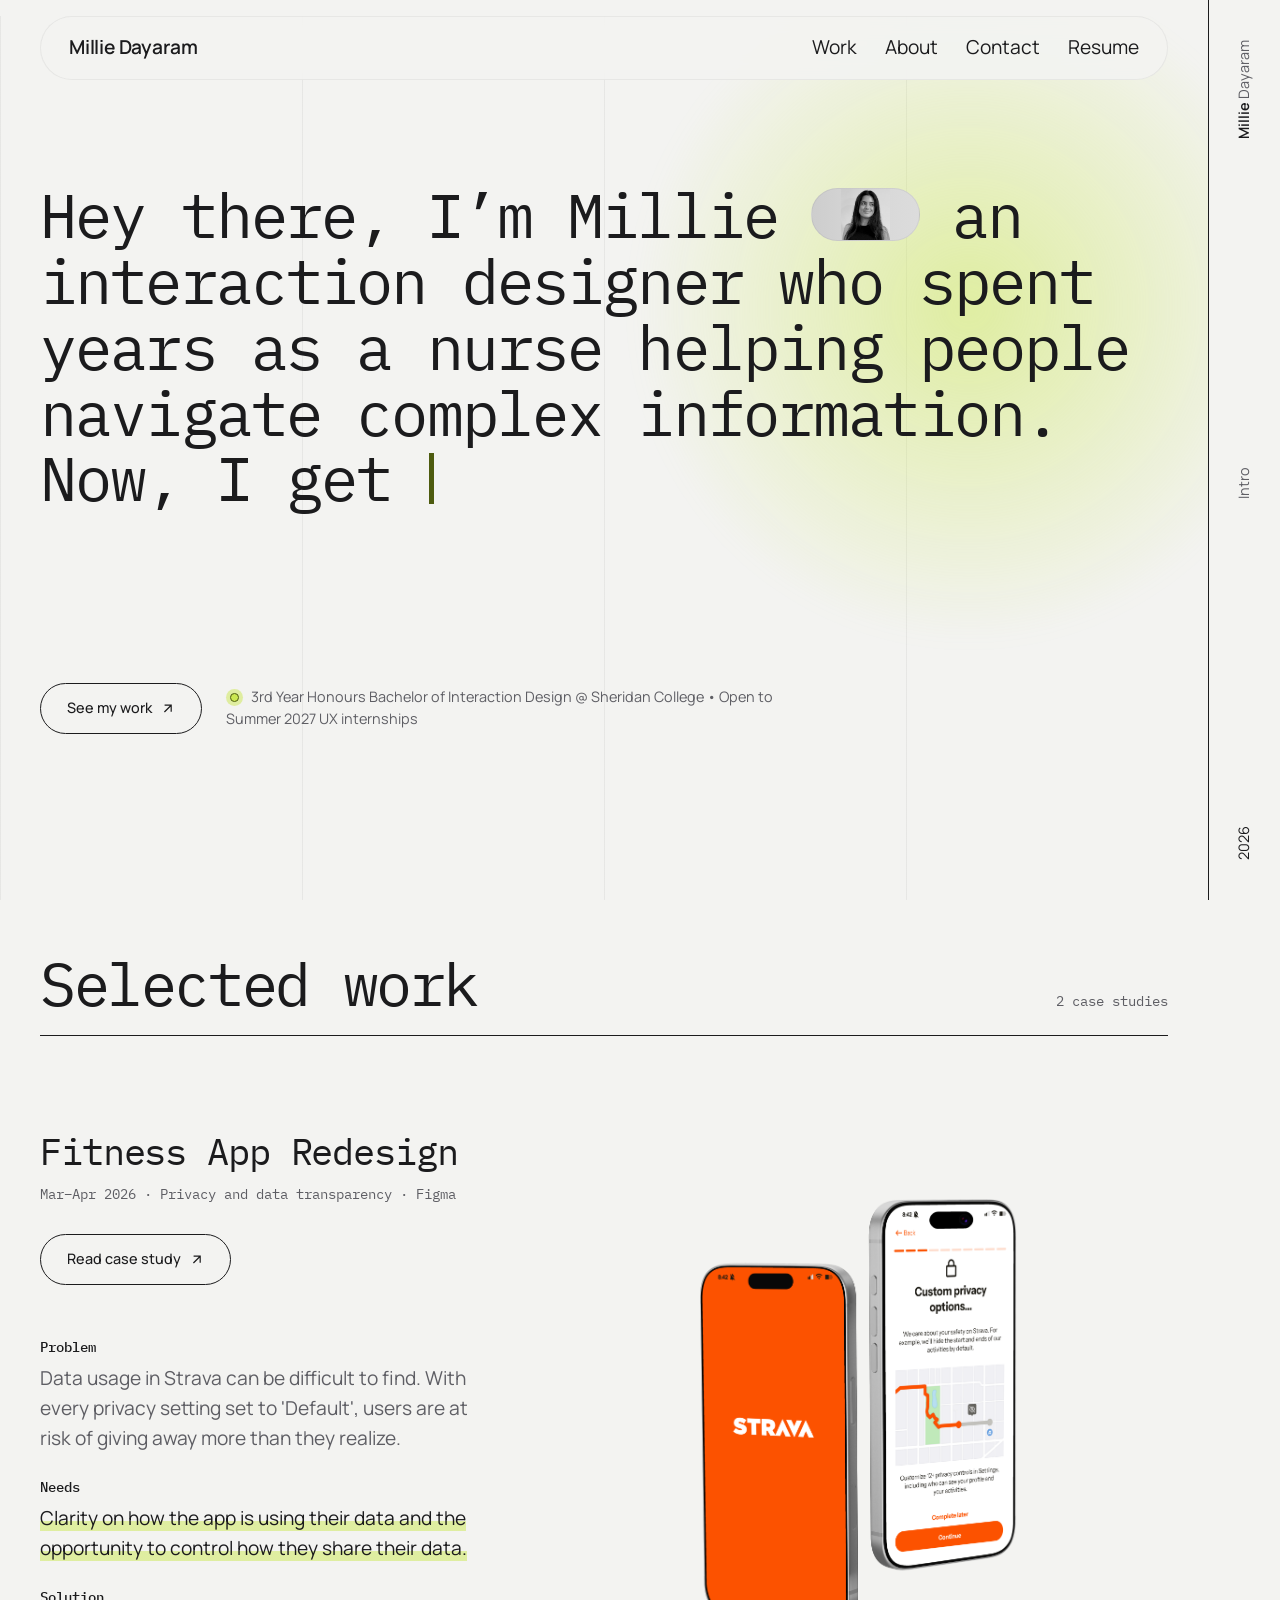
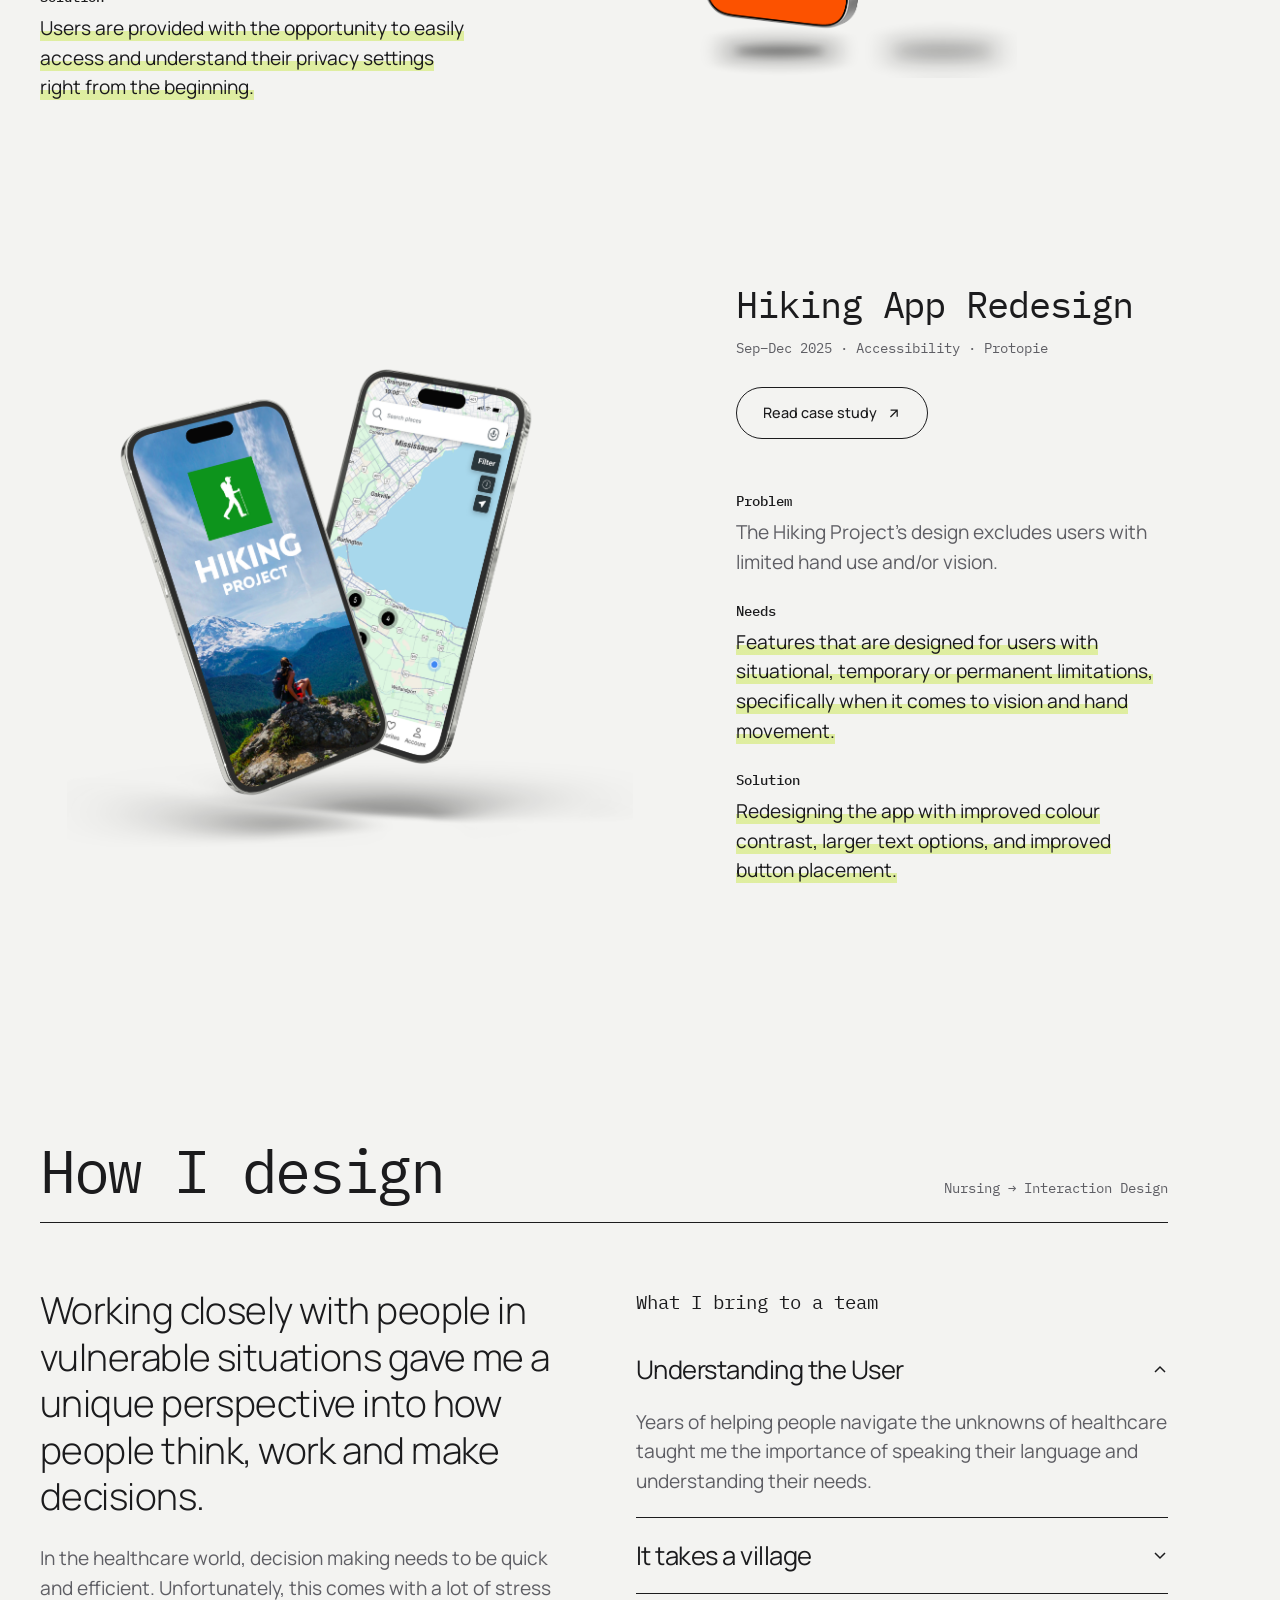
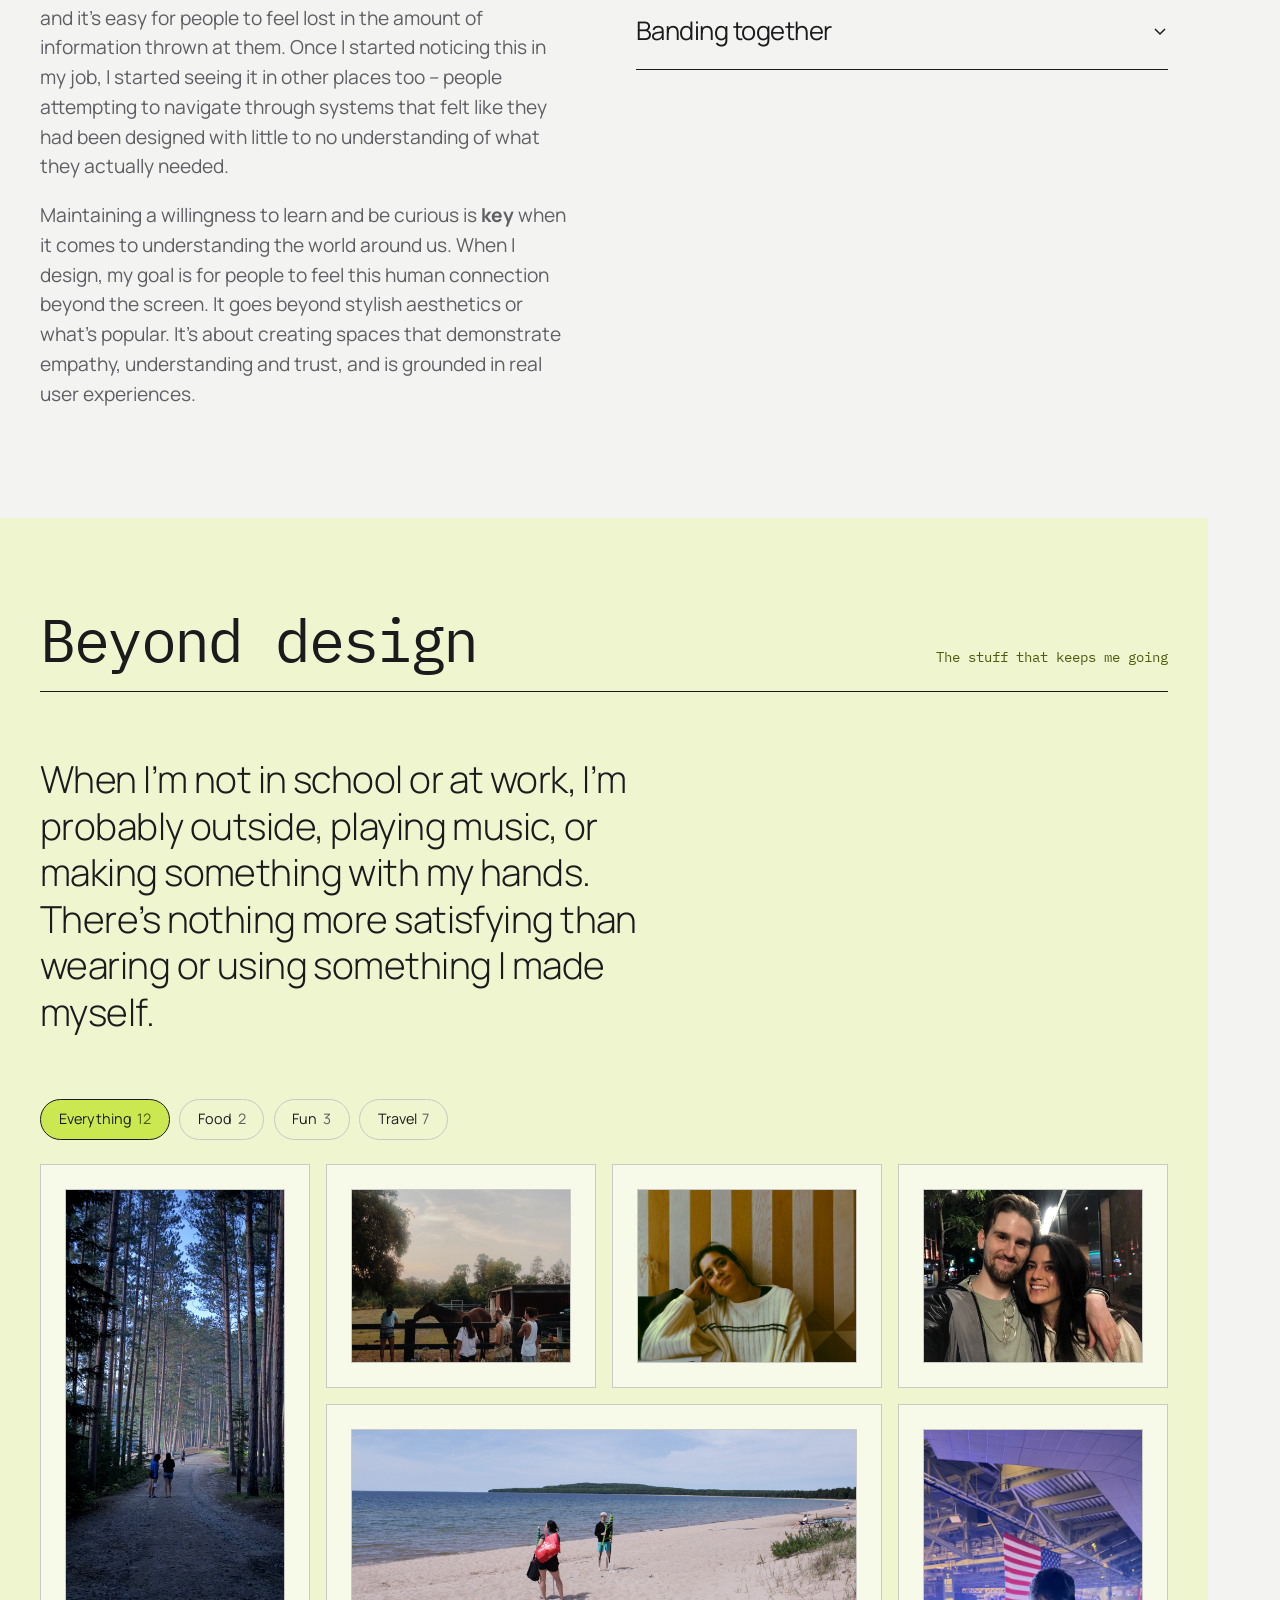
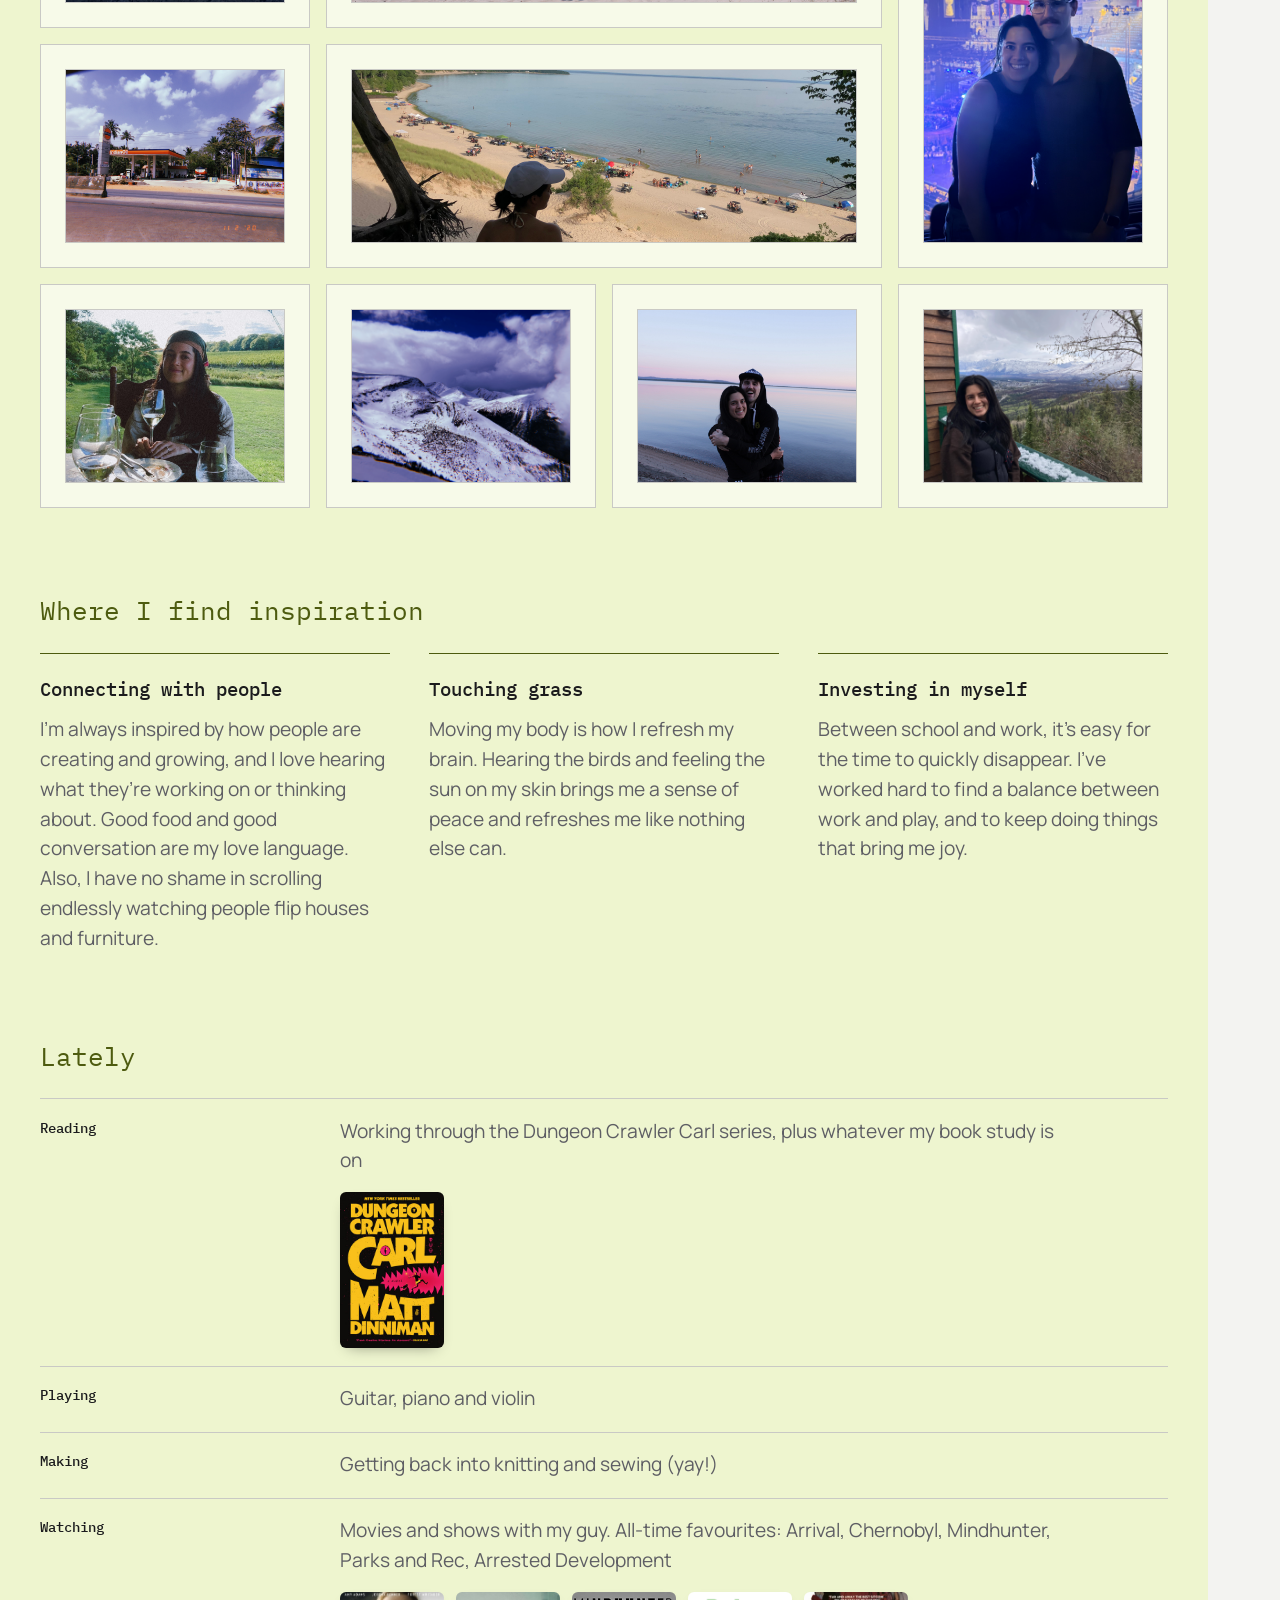
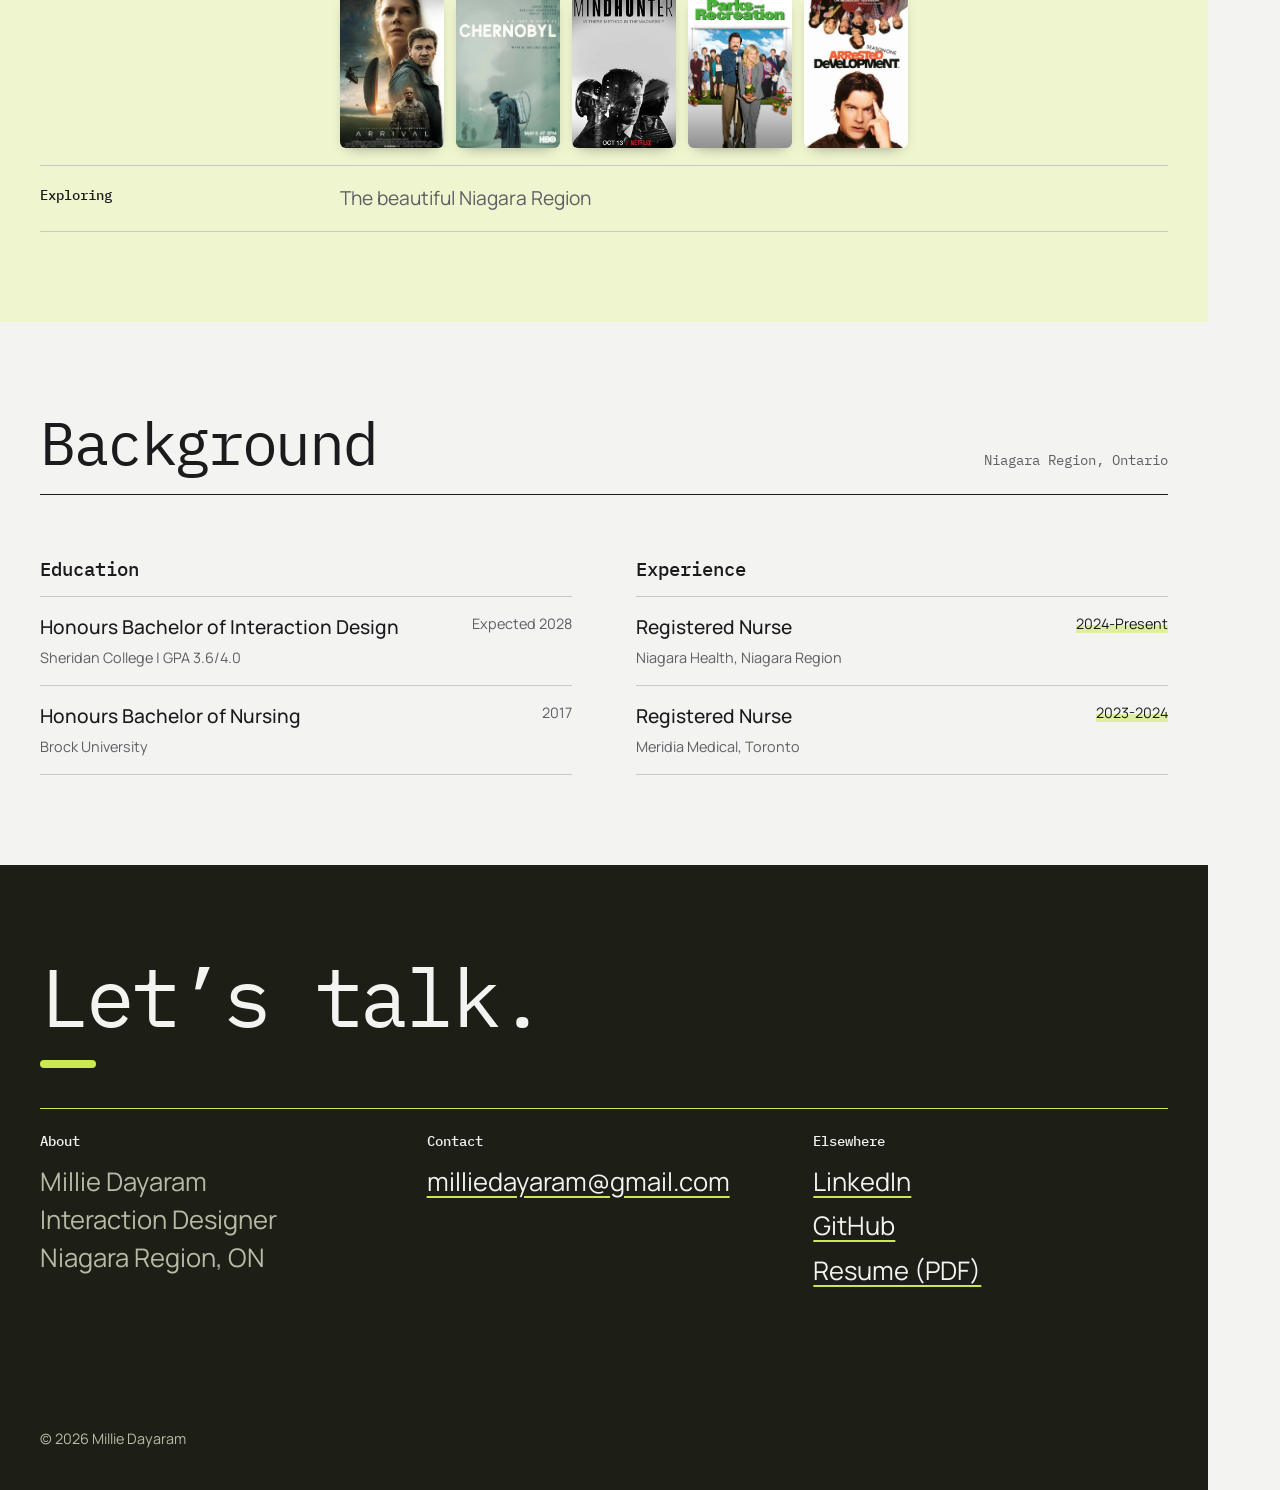
==== commit 3e3f96d9: "changed JPG to jpg" ====
--- a/index.html
+++ b/index.html
@@ -231,7 +231,7 @@
           </li>
           <li class="gallery__item" data-tag="travel" data-size="wide">
             <button class="gallery__open" type="button">
-              <div class="ph"><img src="images/about/pancake-bay-2.JPG" alt="Pancake Bay Beach"></div>
+              <div class="ph"><img src="images/about/pancake-bay-2.jpg" alt="Pancake Bay Beach"></div>
               <span class="gallery__caption"><span class="todo">Pancake Bay Beach</span></span>
             </button>
           </li>
@@ -261,19 +261,19 @@
           </li>
           <li class="gallery__item" data-tag="food">
             <button class="gallery__open" type="button">
-              <div class="ph"><img src="images/about/westcott.JPG" alt="At Westcott Winery"></div>
+              <div class="ph"><img src="images/about/westcott.jpg" alt="At Westcott Winery"></div>
               <span class="gallery__caption"><span class="todo">At Westcott Winery</span></span>
             </button>
           </li>
           <li class="gallery__item" data-tag="travel">
             <button class="gallery__open" type="button">
-              <div class="ph"><img src="images/about/jasper.JPG" alt="Rocky Mountains in Jasper"></div>
+              <div class="ph"><img src="images/about/jasper.jpg" alt="Rocky Mountains in Jasper"></div>
               <span class="gallery__caption"><span class="todo">Rocky Mountains in Jasper</span></span>
             </button>
           </li>
           <li class="gallery__item" data-tag="travel">
             <button class="gallery__open" type="button">
-              <div class="ph"><img src="images/about/pancake-bay.JPG" alt="Lake Superior"></div>
+              <div class="ph"><img src="images/about/pancake-bay.jpg" alt="Lake Superior"></div>
               <span class="gallery__caption"><span class="todo">Visiting Lake Superior</span></span>
             </button>
           </li>
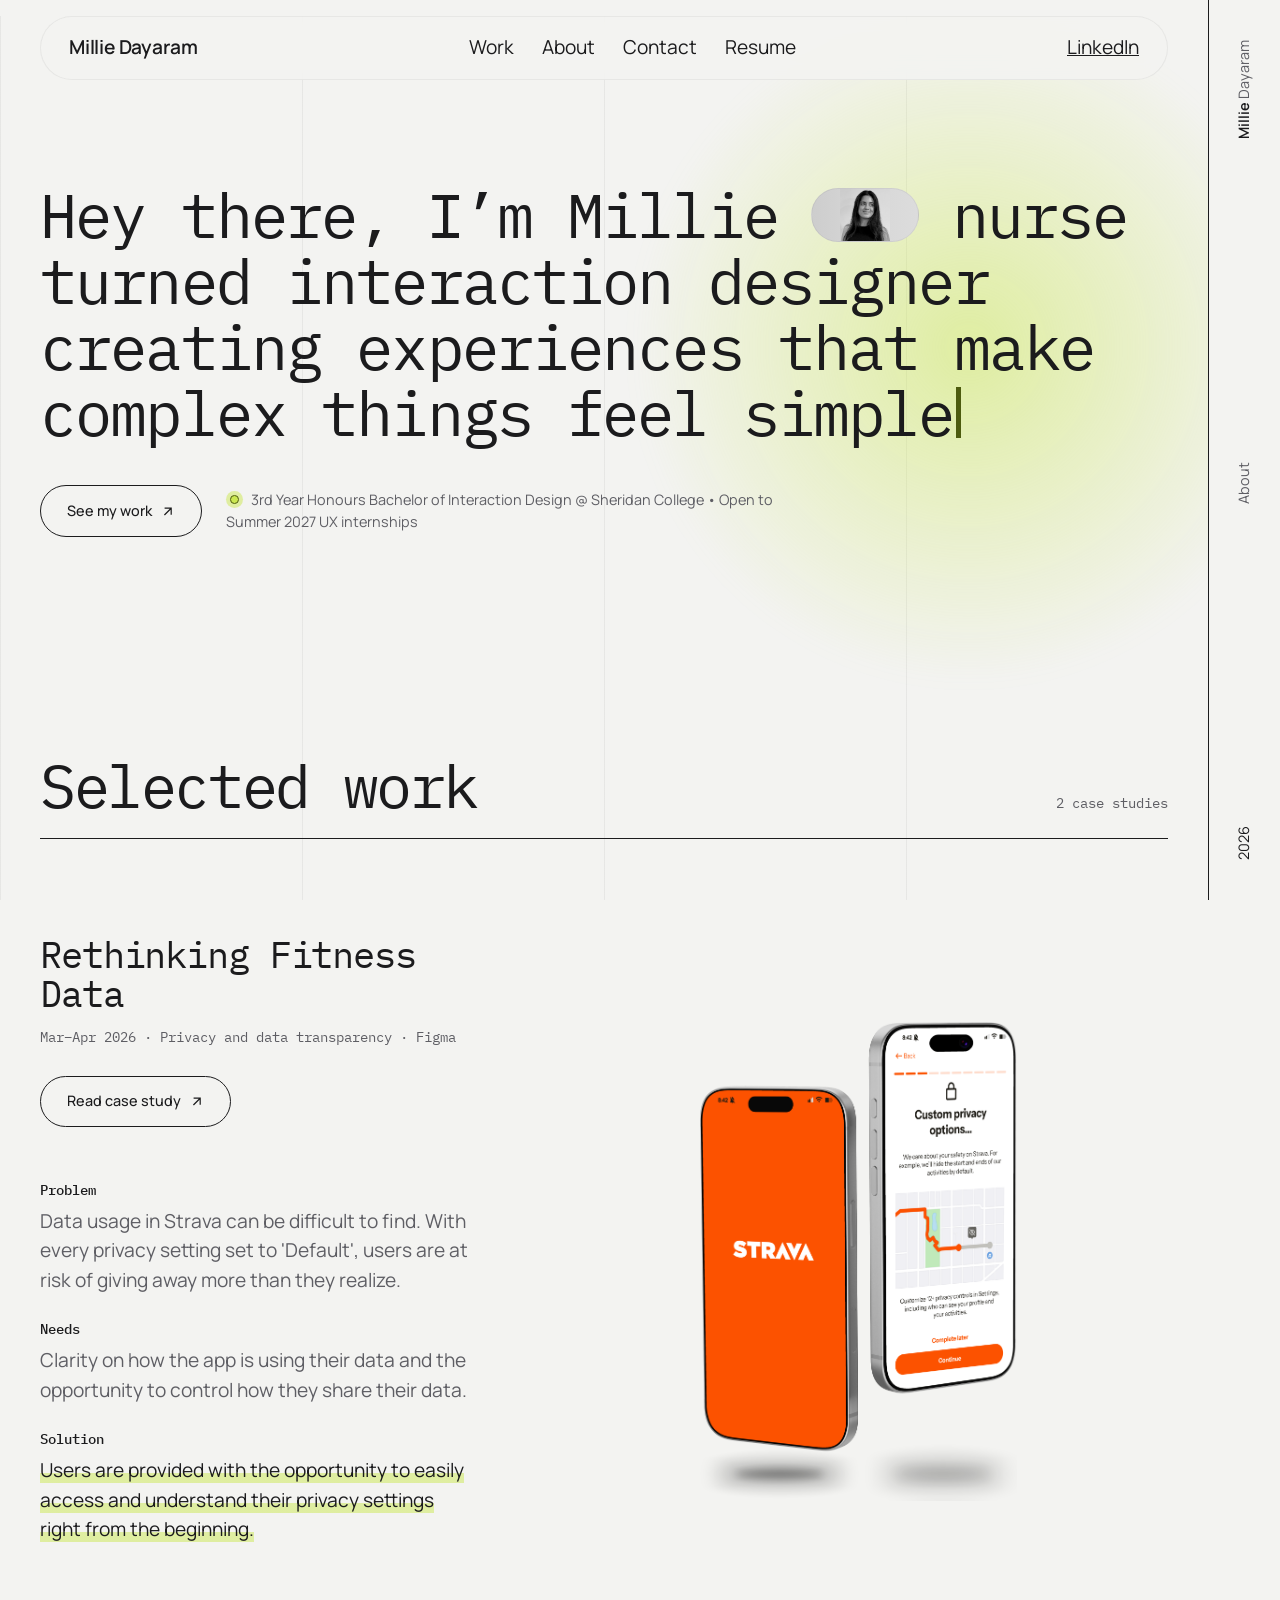
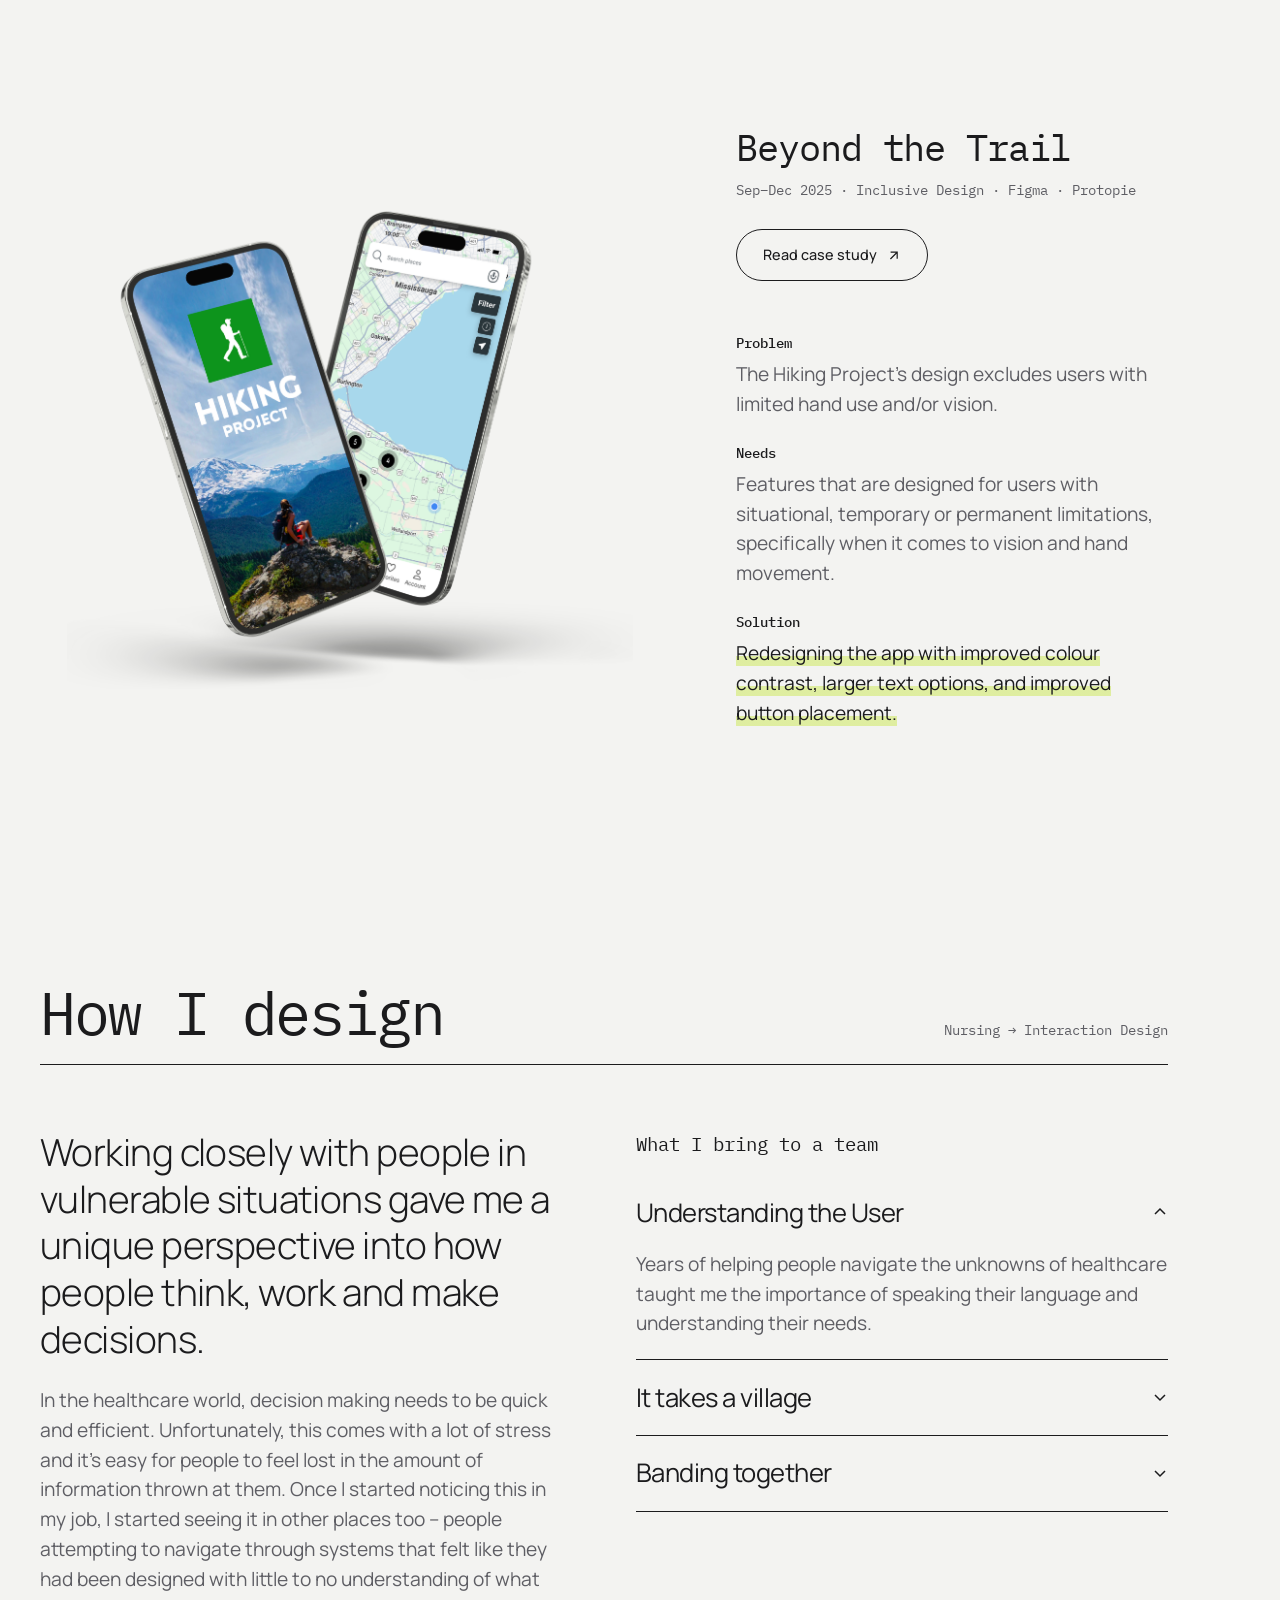
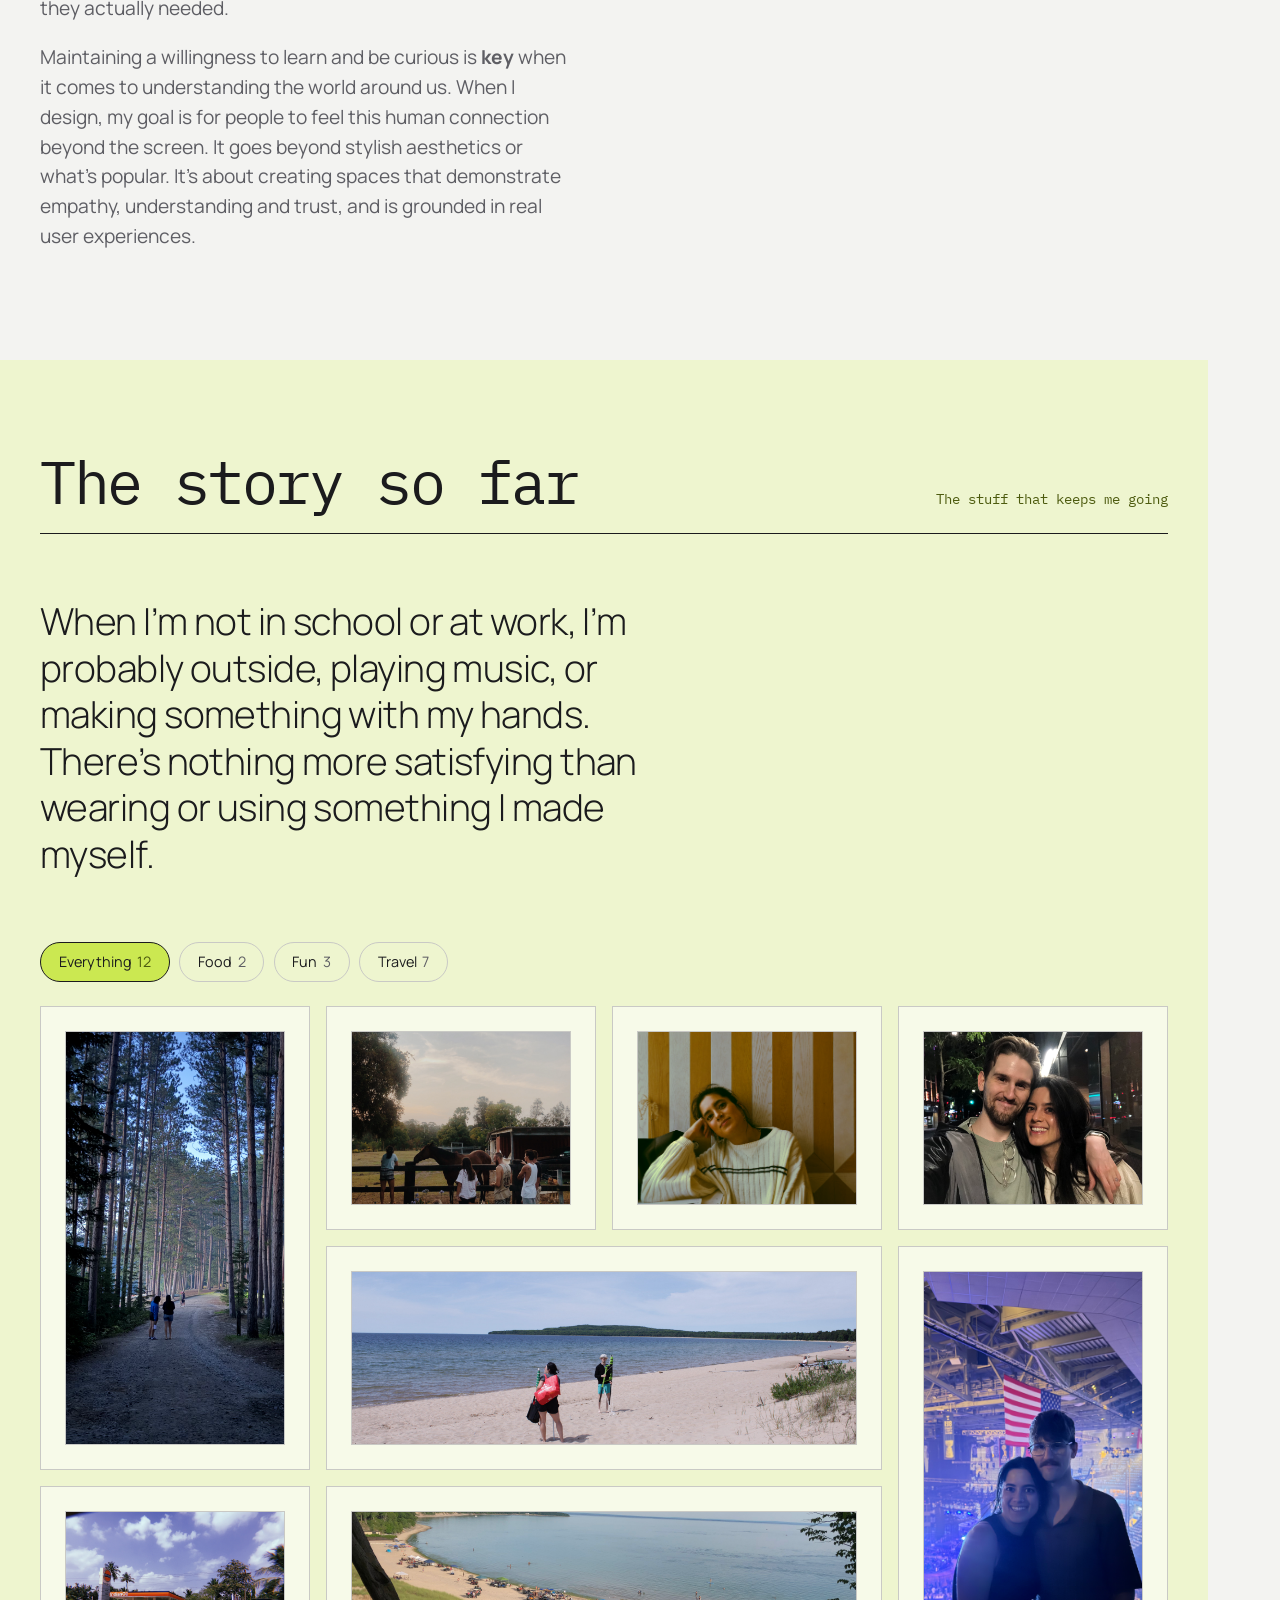
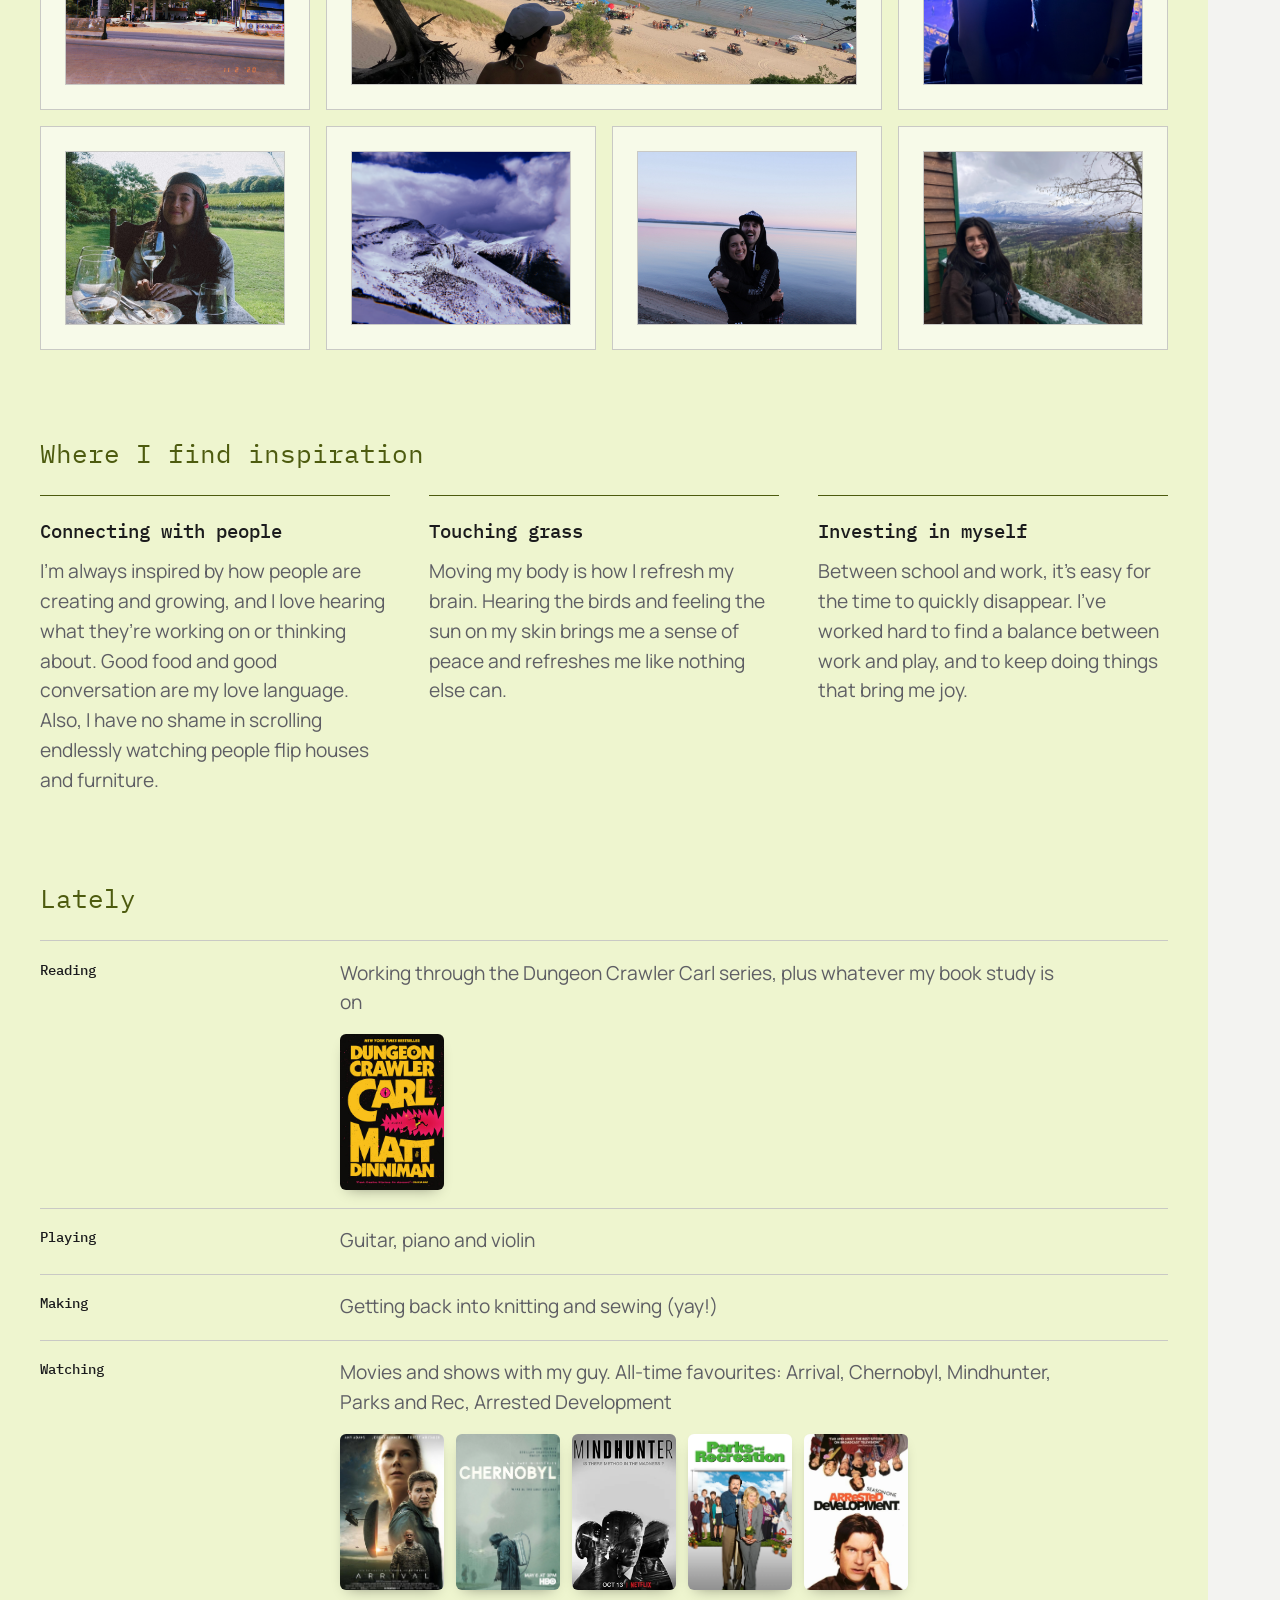
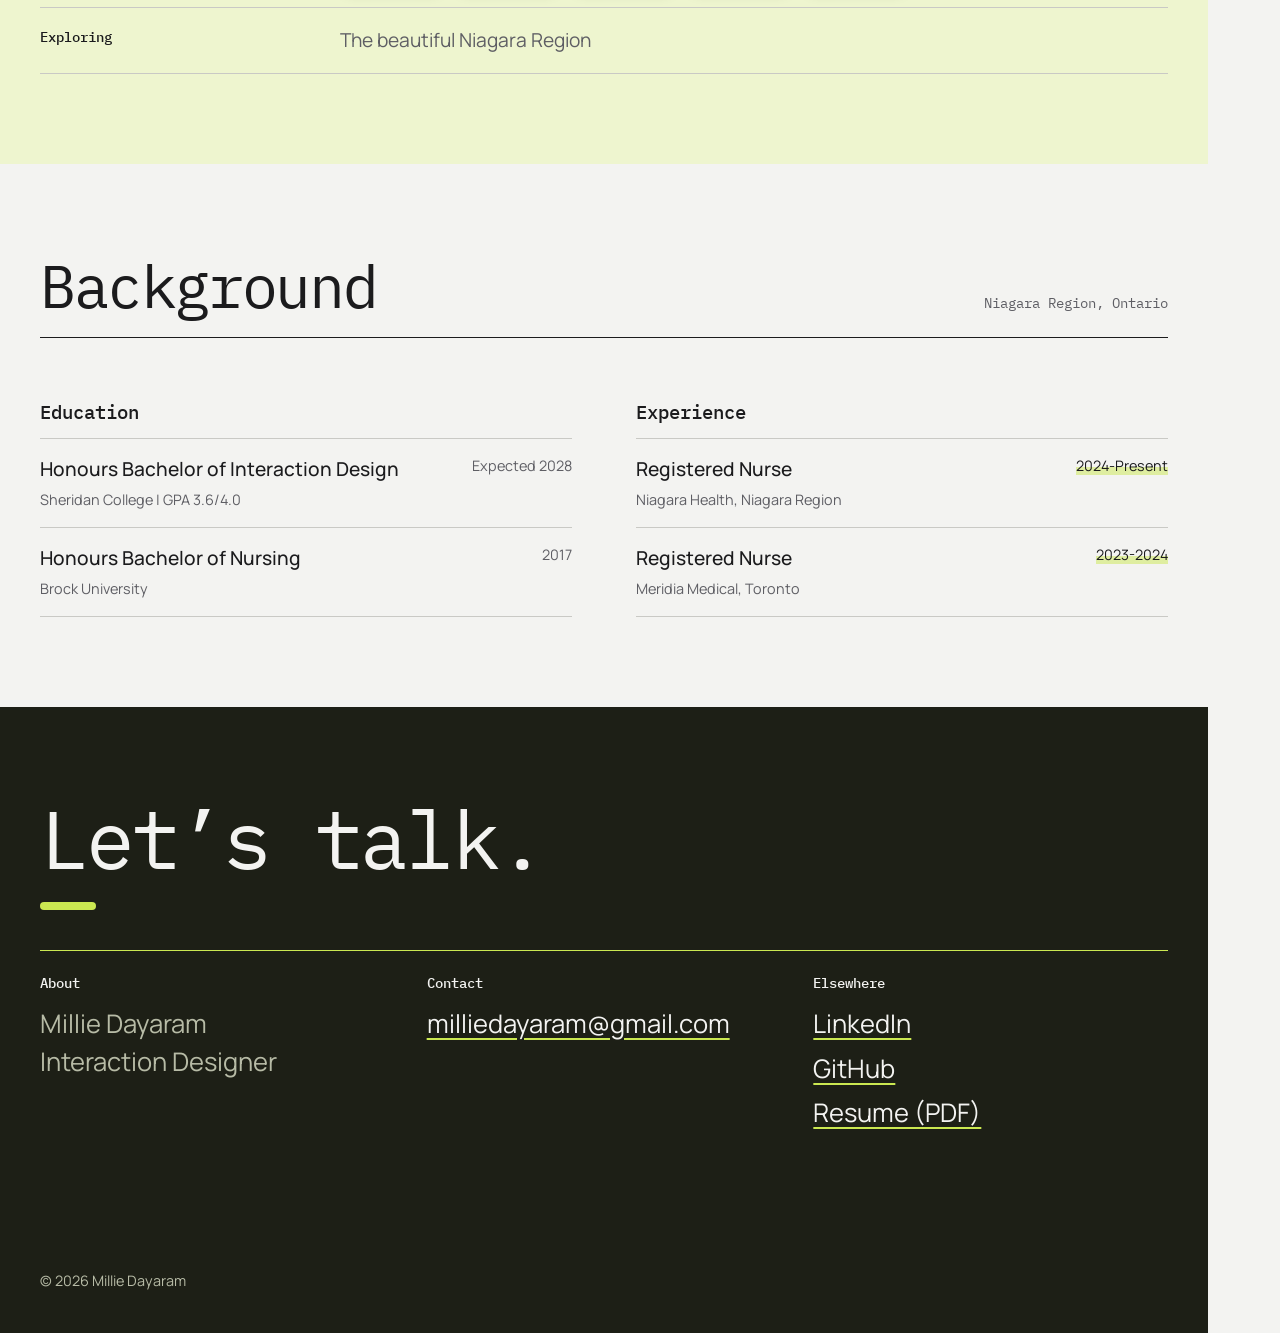
==== commit bed73685: "Revise text for clarity and consistency in index.html Updated various text elements for clarity and " ====
--- a/index.html
+++ b/index.html
@@ -32,13 +32,14 @@
           <li><a href="resume.pdf">Resume</a></li>
         </ul>
       </nav>
+       <a class="site-header__extra" href="https://www.linkedin.com/in/millie-dayaram" target="_blank" rel="noopener">LinkedIn</a>
     </header>
 
     <main id="main">
       <!-- ============ Intro ============ -->
       <section class="hero wrap" id="intro" data-section="Intro" aria-labelledby="intro-title">
         <h1 class="hero__statement" id="intro-title" data-typewriter>
-          Hey there, I’m Millie <img class="hero__portrait" src="images/millie-pill.jpg" alt="Portrait of Millie smiling" width="577" height="600"> an interaction designer who spent years as a nurse helping people navigate complex information. Now, I get to design experiences that make <a href="#approach">complex things feel simple</a>.
+          Hey there, I’m Millie <img class="hero__portrait" src="images/millie-pill.jpg" alt="Portrait of Millie smiling" width="577" height="600"> nurse turned interaction designer creating experiences that make complex things feel <a href="#approach"><span class="tw-word">simple</span></a>
         </h1>
         <div class="hero__meta">
           <a class="pill" href="#work">
@@ -59,7 +60,7 @@
         <!-- Project 1 -->
         <article class="project">
           <div class="project__text">
-            <h3 class="project__title"><a href="fitness-app.html">Fitness App Redesign</a></h3>
+            <h3 class="project__title"><a href="fitness-app.html">Rethinking Fitness Data</a></h3>
             <p class="project__when">Mar–Apr 2026 · Privacy and data transparency · Figma</p>
             <div class="project__link-row">
               <a class="pill" href="fitness-app.html">
@@ -71,7 +72,7 @@
               <dt>Problem</dt>
               <dd>Data usage in Strava can be difficult to find. With every privacy setting set to 'Default', users are at risk of giving away more than they realize.</dd>
               <dt>Needs</dt>
-              <dd><span class="todo">Clarity on how the app is using their data and the opportunity to control how they share their data.</span></dd>
+              <dd>Clarity on how the app is using their data and the opportunity to control how they share their data.</dd>
               <dt>Solution</dt>
               <dd><span class="todo">Users are provided with the opportunity to easily access and understand their privacy settings right from the beginning.</span></dd>
             </dl>
@@ -84,8 +85,8 @@
         <!-- Project 2 -->
         <article class="project project--flip">
           <div class="project__text">
-            <h3 class="project__title"><a href="hiking-app.html">Hiking App Redesign</a></h3>
-            <p class="project__when">Sep–Dec 2025 · Accessibility · Protopie</p>
+            <h3 class="project__title"><a href="hiking-app.html">Beyond the Trail</a></h3>
+            <p class="project__when">Sep–Dec 2025 · Inclusive Design · Figma · Protopie</p>
             <div class="project__link-row">
               <a class="pill" href="hiking-app.html">
                 Read case study
@@ -96,7 +97,7 @@
               <dt>Problem</dt>
               <dd>The Hiking Project's design excludes users with limited hand use and/or vision.</dd>
               <dt>Needs</dt>
-              <dd><span class="todo">Features that are designed for users with situational, temporary or permanent limitations, specifically when it comes to vision and hand movement.</span></dd>
+              <dd>Features that are designed for users with situational, temporary or permanent limitations, specifically when it comes to vision and hand movement.</dd>
               <dt>Solution</dt>
               <dd><span class="todo">Redesigning the app with improved colour contrast, larger text options, and improved button placement.</span></dd>
             </dl>
@@ -190,7 +191,7 @@
       <!-- ============ Beyond design ============ -->
       <section class="section wrap band band--lime" id="life" data-section="Life" aria-labelledby="life-title">
         <div class="section-title">
-          <h2 id="life-title">Beyond design</h2>
+          <h2 id="life-title">The story so far</h2>
           <span>The stuff that keeps me going</span>
         </div>
 
@@ -408,7 +409,7 @@
         <div class="contact__grid">
           <div>
             <h3>About</h3>
-            <p>Millie Dayaram<br>Interaction Designer<br>Niagara Region, ON</p>
+            <p>Millie Dayaram<br>Interaction Designer</p>
           </div>
           <div>
             <h3>Contact</h3>
@@ -438,3 +439,4 @@
   <script src="script.js"></script>
 </body>
 </html>
+
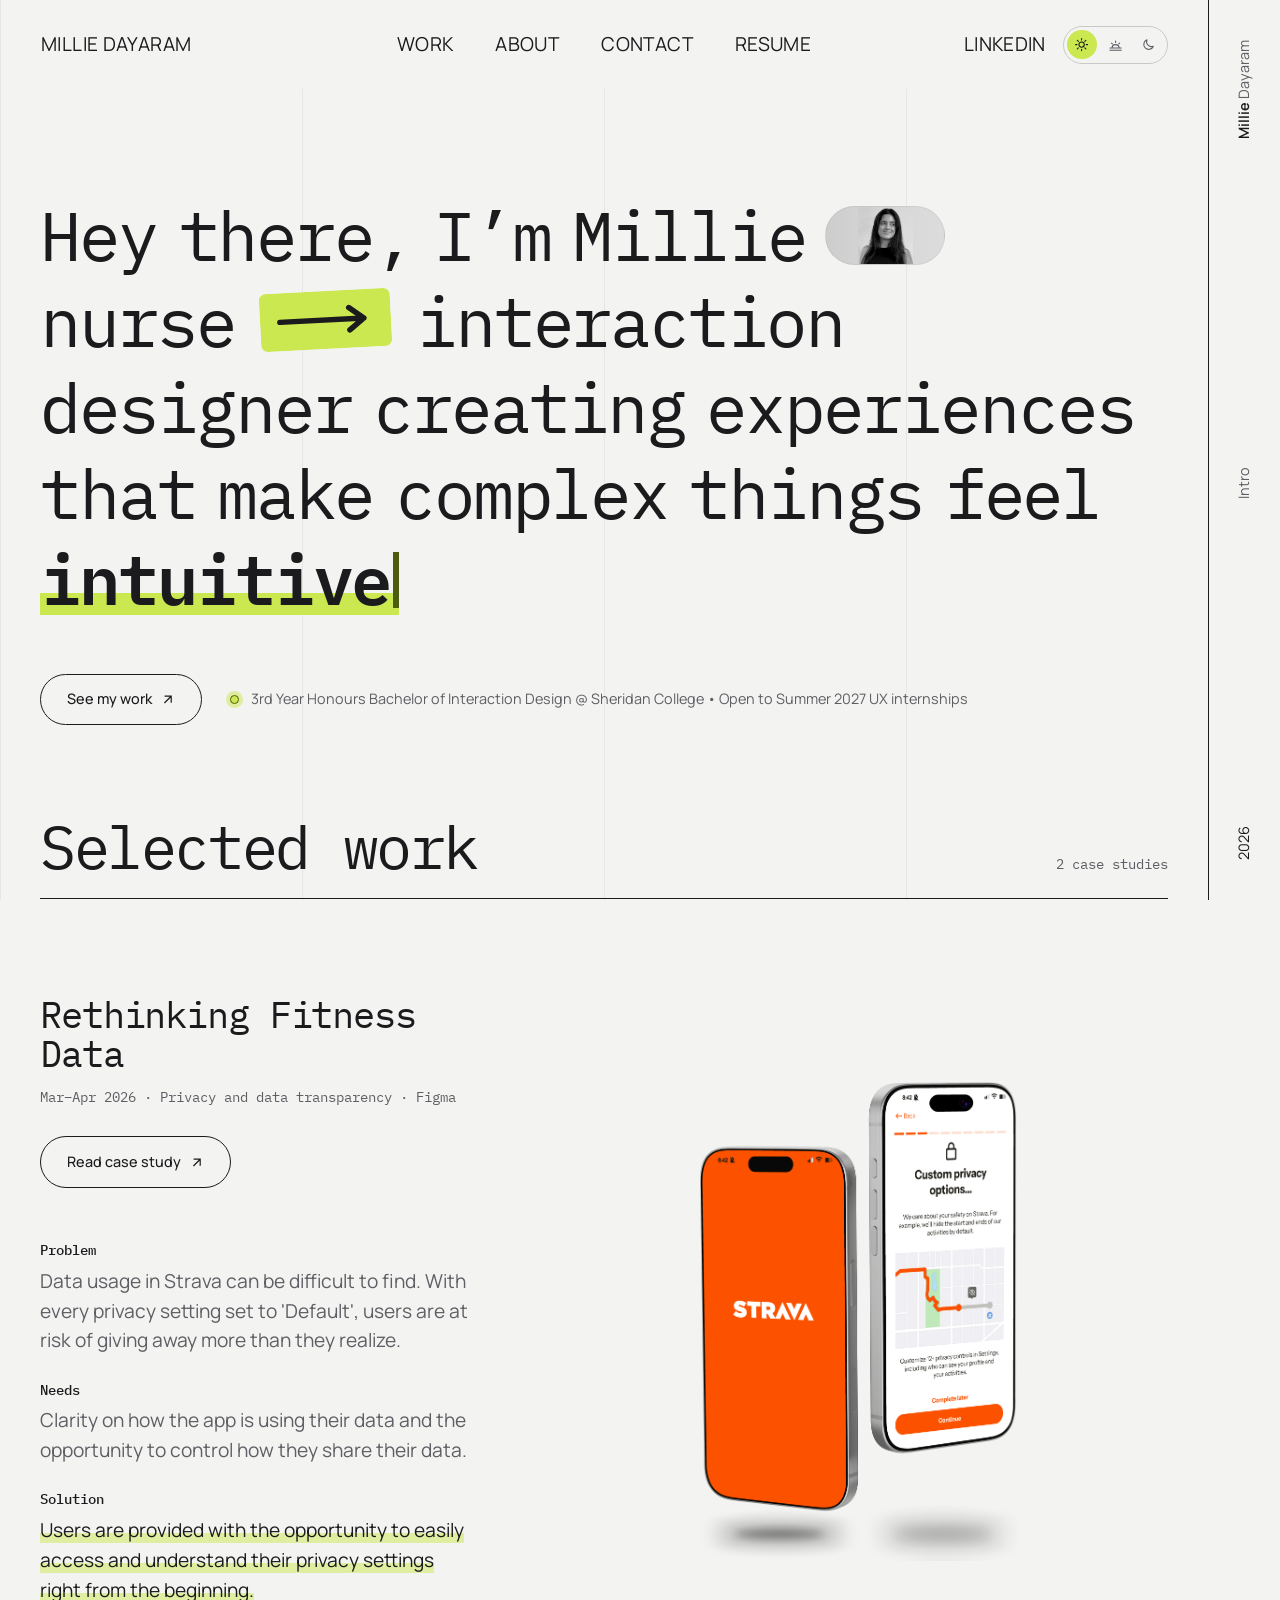
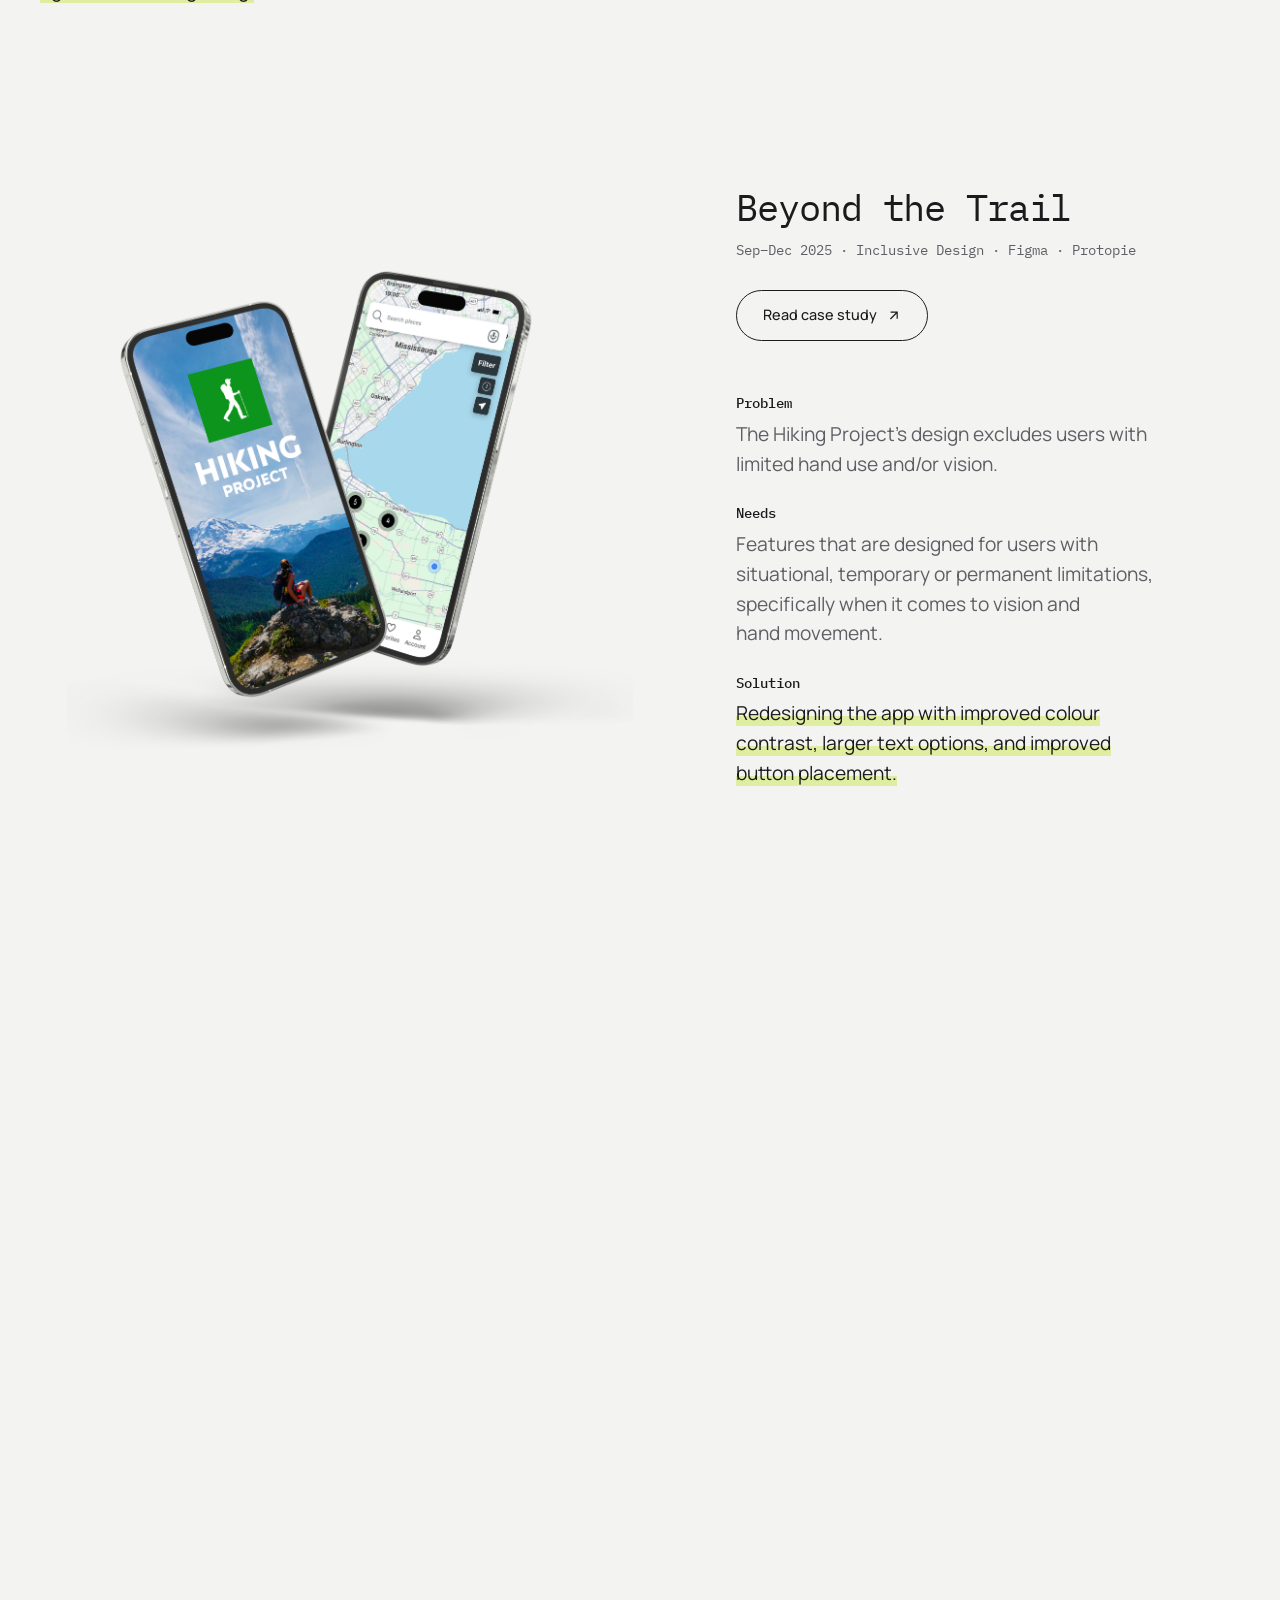
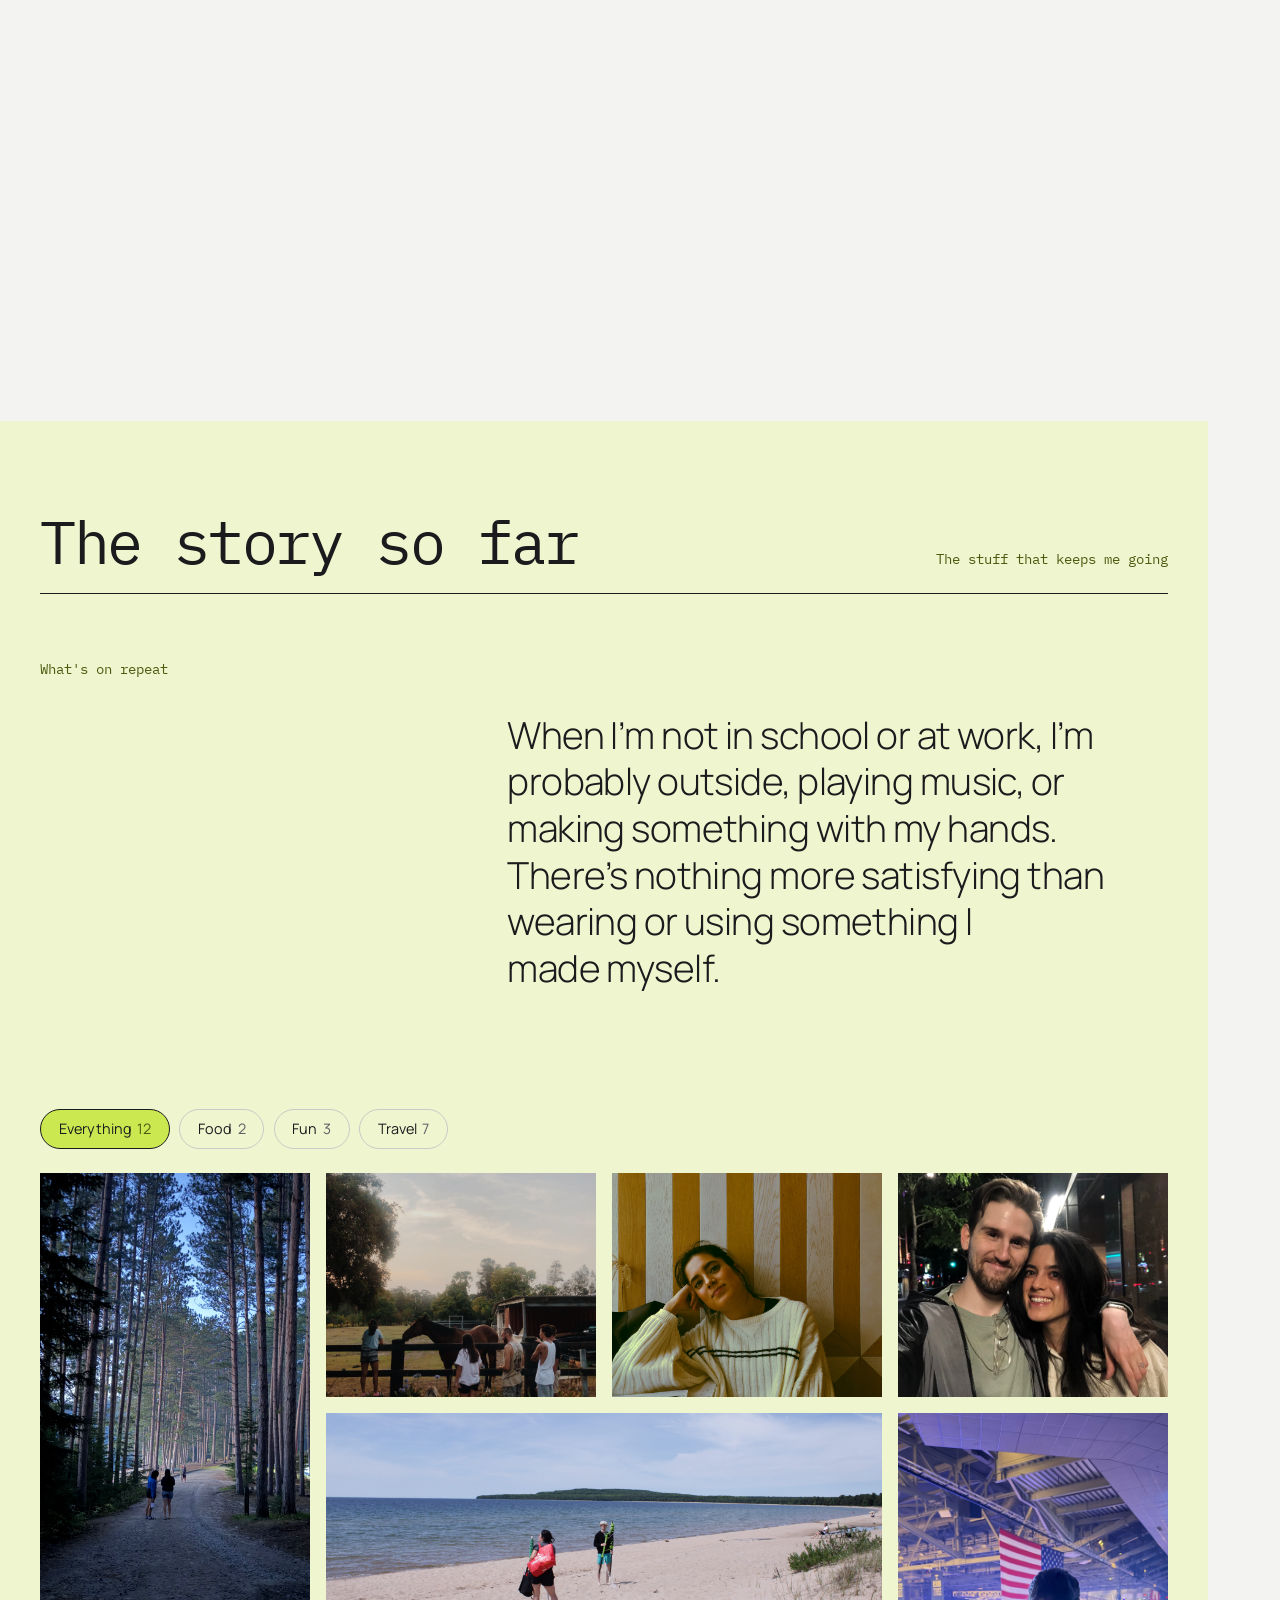
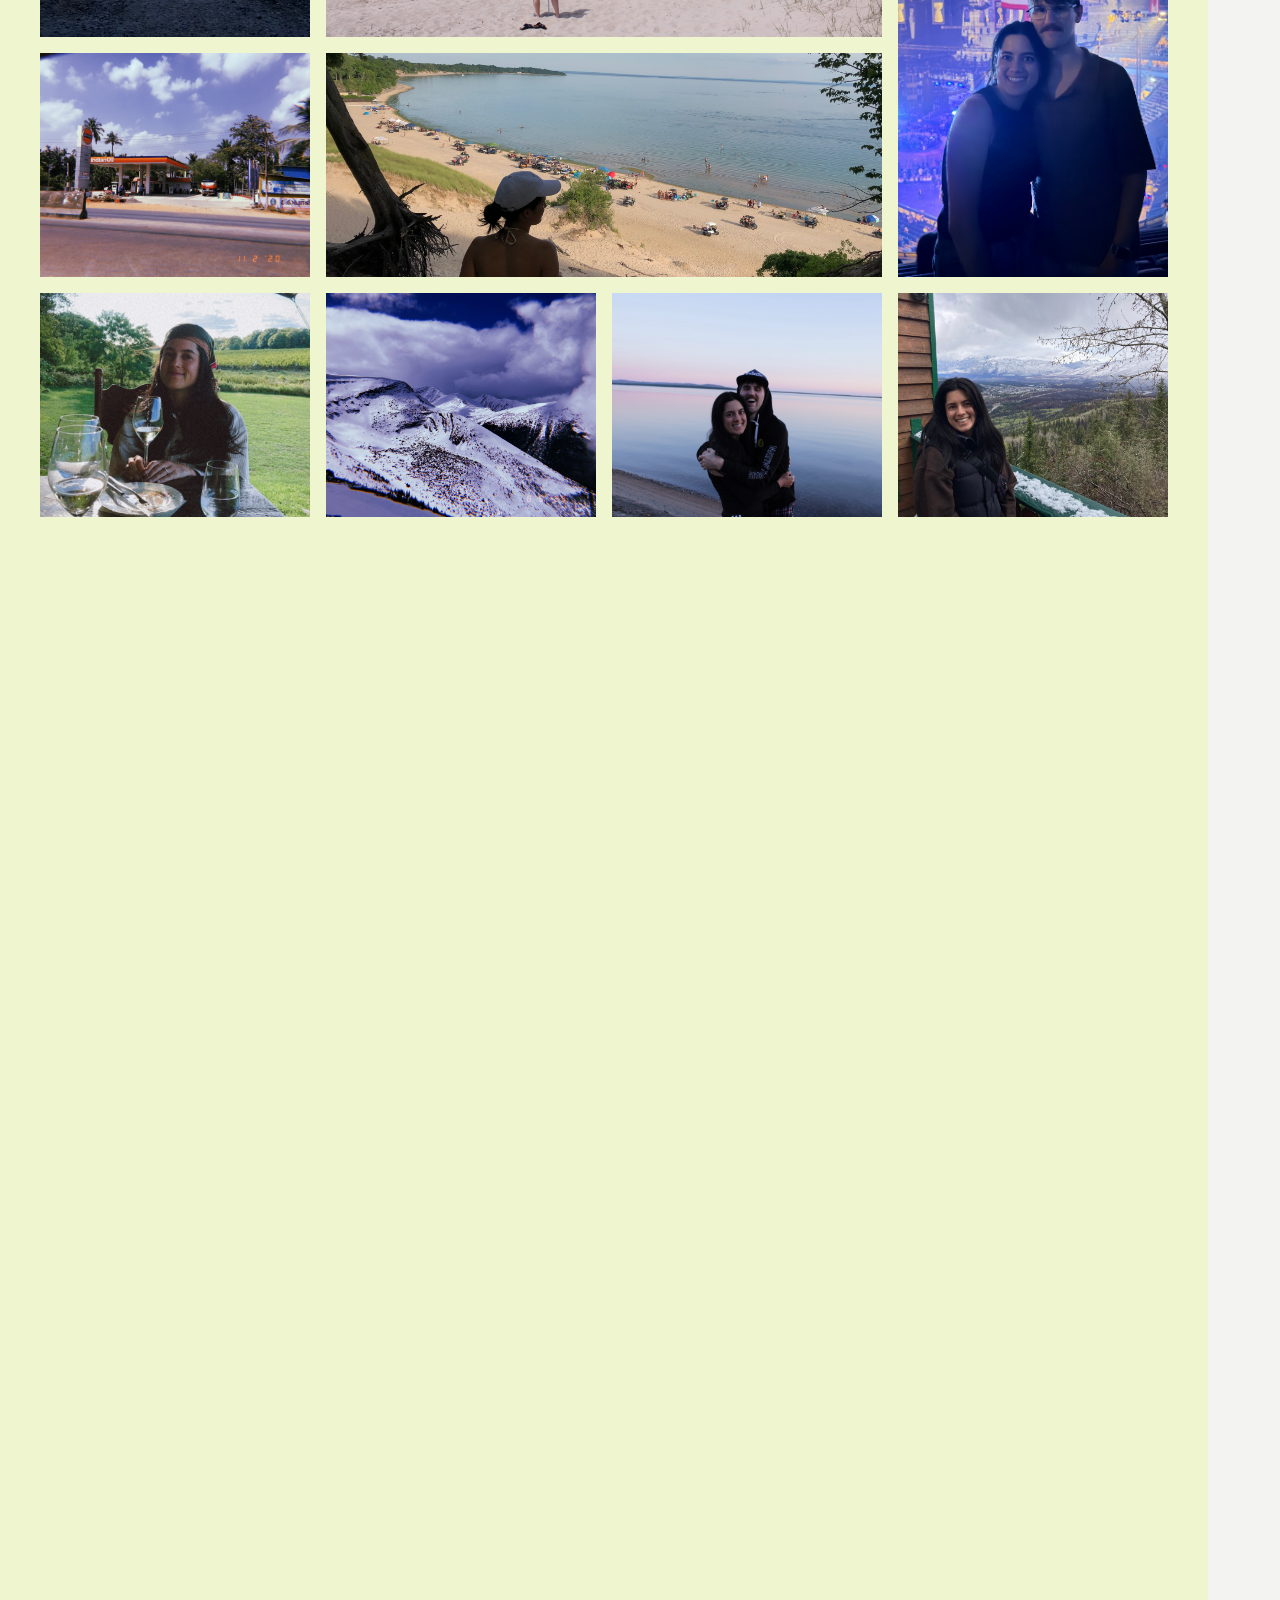
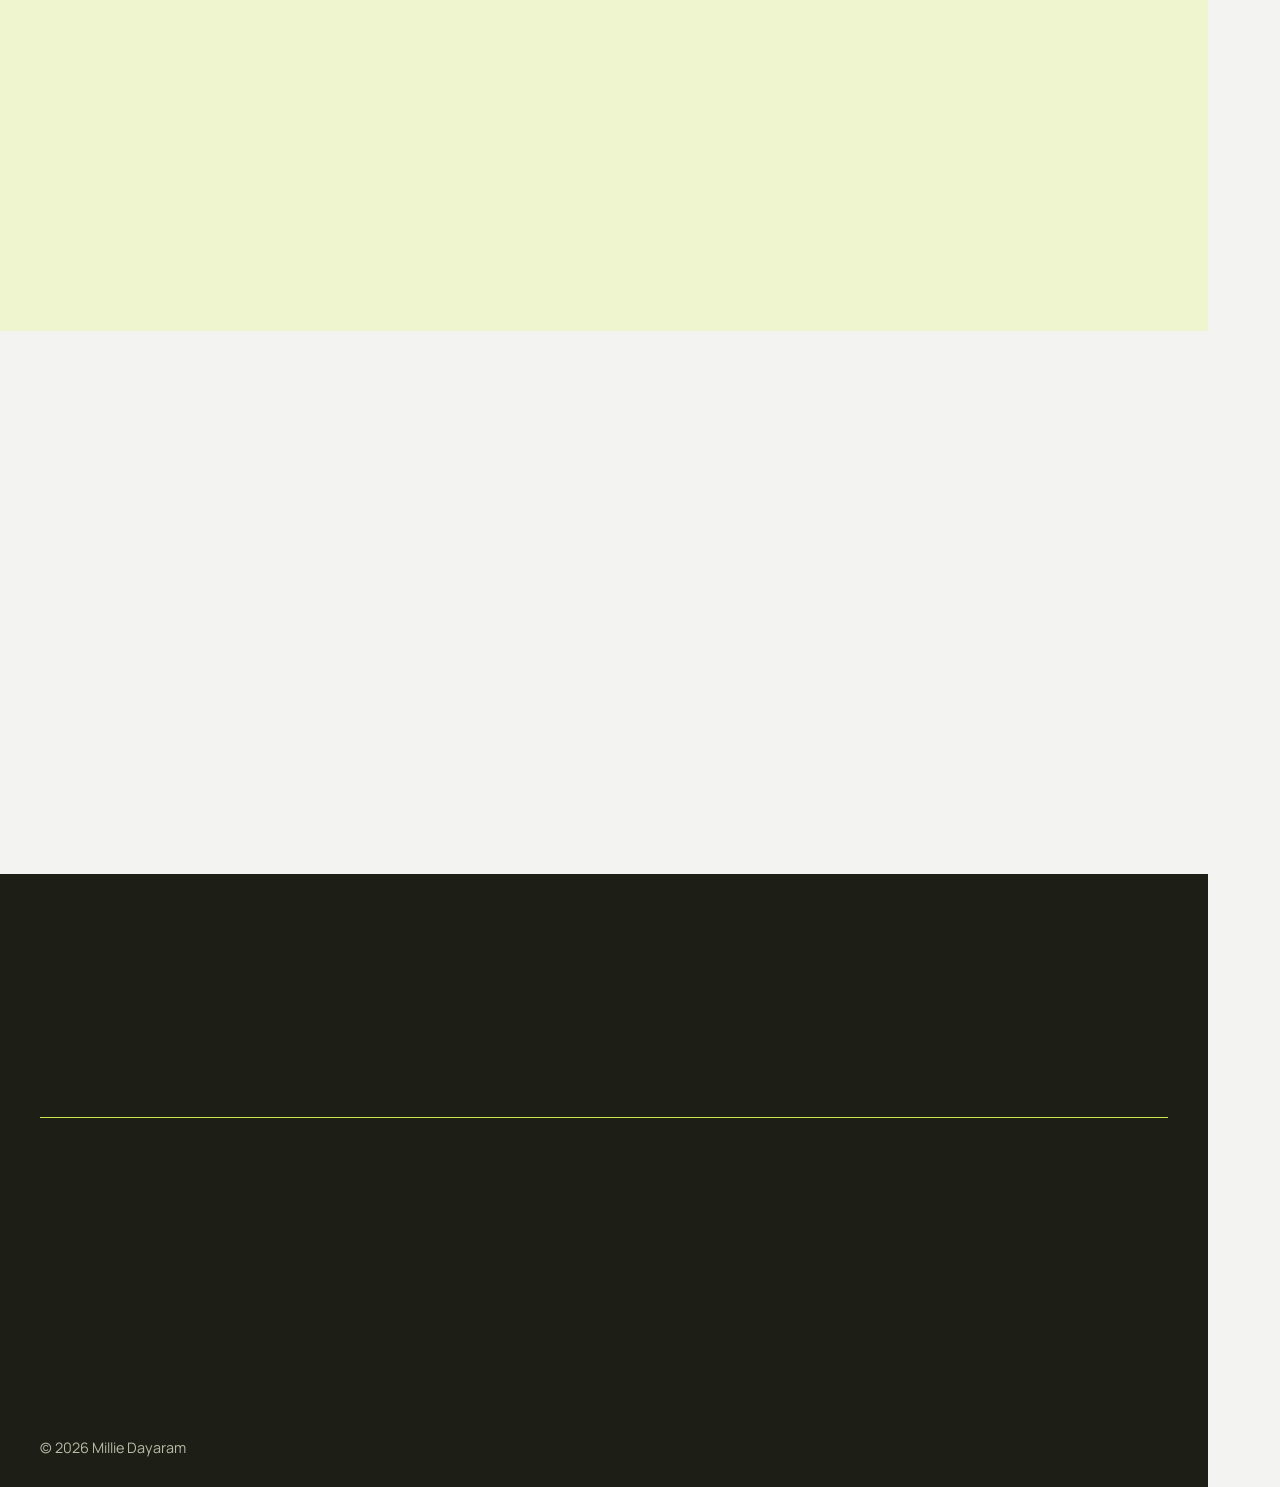
==== commit f443ef45: "Update portfolio site" ====
--- a/index.html
+++ b/index.html
@@ -39,7 +39,7 @@
       <!-- ============ Intro ============ -->
       <section class="hero wrap" id="intro" data-section="Intro" aria-labelledby="intro-title">
         <h1 class="hero__statement" id="intro-title" data-typewriter>
-          Hey there, I’m Millie <img class="hero__portrait" src="images/millie-pill.jpg" alt="Portrait of Millie smiling" width="577" height="600"> nurse turned interaction designer creating experiences that make complex things feel <a href="#approach"><span class="tw-word">simple</span></a>
+          Hey there, I’m Millie <img class="hero__portrait" src="images/millie-pill.jpg" alt="Portrait of Millie smiling" width="577" height="600"> <span class="nowrap">nurse <span class="hero__arrow">→</span></span> interaction designer creating experiences that make complex things feel <a href="#approach"><span class="tw-word">simple</span></a>
         </h1>
         <div class="hero__meta">
           <a class="pill" href="#work">
@@ -57,7 +57,31 @@
           <span>2 case studies</span>
         </div>
 
-        <!-- Project 1 -->
+      <!-- Project: ChequeMate -->
+        <!-- <article class="project">
+          <div class="project__text">
+            <h3 class="project__title"><a href="chequemate.html">ChequeMate</a></h3>
+            <p class="project__when">Nov 2026 · Financial resilience · <span class="todo">Figma</span></p>
+            <div class="project__link-row">
+              <a class="pill" href="chequemate.html">
+                Read case study
+                <svg viewBox="0 0 24 24" aria-hidden="true"><path fill="currentColor" d="M6 6v2h8.59L5 17.59 6.41 19 16 9.41V18h2V6z"/></svg>
+              </a>
+            </div>
+            <dl class="pnr">
+              <dt>Problem</dt>
+              <dd><span class="todo">An unexpected expense, like a job loss, car repair or rent increase, can throw people's finances off track, and most banking apps only show what has already happened.</span></dd>
+              <dt>Needs</dt>
+              <dd><span class="todo">A clear picture of how prepared they are for a financial shock, and simple, realistic steps to recover from one.</span></dd>
+              <dt>Solution</dt>
+              <dd><span class="todo">A financial resilience engine, built on banking data from 4,500 accounts, that tests a customer's finances against a shock and turns the result into a step-by-step plan, with challenges and badges to keep them motivated.</span></dd>
+            </dl>
+          </div>
+          <div class="project__media">
+            <img class="project__img" src="images/chequemate/chequemate-mockup.png" alt="The ChequeMate app on a phone, showing a customer's financial resilience plan.">
+          </div> -->
+        
+        </article><!-- Strava -->
         <article class="project">
           <div class="project__text">
             <h3 class="project__title"><a href="fitness-app.html">Rethinking Fitness Data</a></h3>
@@ -82,7 +106,7 @@
           </div>
         </article>
 
-        <!-- Project 2 -->
+        <!-- Hiking Project -->
         <article class="project project--flip">
           <div class="project__text">
             <h3 class="project__title"><a href="hiking-app.html">Beyond the Trail</a></h3>
@@ -195,7 +219,16 @@
           <span>The stuff that keeps me going</span>
         </div>
 
-        <p class="life__intro">When I’m not in school or at work, I’m probably outside, playing music, or making something with my hands. There’s nothing more satisfying than wearing or using something I made myself.</p>
+        <div class="life__top">
+          <div class="life__listening">
+            <p class="life__label">What's on repeat</p>
+            <iframe class="life__player"
+                    src="https://open.spotify.com/embed/playlist/0u87bnviADv1MMYPwZg2Tr?utm_source=generator"
+                    loading="lazy" title="Millie's Spotify playlist"
+                    allow="autoplay; clipboard-write; encrypted-media; fullscreen; picture-in-picture"></iframe>
+          </div>
+          <p class="life__intro">When I’m not in school or at work, I’m probably outside, playing music, or making something with my hands. There’s nothing more satisfying than wearing or using something I made myself.</p>
+        </div>
 
         <!-- Photo gallery
              To add a photo: replace the <div class="ph">…</div> inside an item with
@@ -439,4 +472,3 @@
   <script src="script.js"></script>
 </body>
 </html>
-
--- a/styles.css
+++ b/styles.css
@@ -18,6 +18,9 @@
   --accent-ink: #4d5b0f;   /* dark olive: use this when green needs to be text */
   --night: #1d1f16;        /* the dark band behind Contact and the footer */
   --night-soft: #b7bba6;   /* secondary text on the dark band */
+  --on-accent: #1b1b1d;    /* text that sits on the accent colour */
+  --surface: #fff;         /* cards (e.g. the "How I design" list) */
+  --ba-before: #e8e8e5;    /* the grey "Before" panels */
 
   /* Type */
   --sans: "Manrope", "Helvetica Neue", Arial, sans-serif;   /* body text */
@@ -70,7 +73,7 @@
   line-height: 1.06;
 }
 
-::selection { background: var(--accent); color: var(--ink); }
+::selection { background: var(--accent); color: var(--on-accent); }
 
 :focus-visible {
   outline: 2px solid var(--ink);
@@ -172,7 +175,7 @@
   padding: 1rem 1.75rem;
   border: 1px solid var(--grid); /* same grey as the background column lines */
   border-radius: 50px;
-  background: rgba(243, 243, 241, 0.94);
+  background: color-mix(in srgb, var(--paper) 94%, transparent);
   backdrop-filter: blur(10px);
   -webkit-backdrop-filter: blur(10px);
   align-items: center;
@@ -234,7 +237,7 @@
   transition: background 0.2s ease, color 0.2s ease;
 }
 .pill svg { width: 1em; height: 1em; transition: transform 0.2s ease; }
-a.pill:hover { background: var(--accent); color: var(--ink); }
+a.pill:hover { background: var(--accent); color: var(--on-accent); }
 a.pill:hover svg { transform: translate(2px, -2px); }
 
 .pill--quiet {
@@ -248,23 +251,17 @@
   padding-top: clamp(3rem, 8vw, 7rem);
   padding-bottom: clamp(4rem, 10vw, 9rem);
 }
-.hero::before {
-  /* the one splash of colour */
-  content: "";
-  position: absolute;
-  z-index: -1;
-  width: min(48rem, 90vw);
-  aspect-ratio: 1;
-  right: -12%;
-  top: -20%;
-  background: radial-gradient(circle at center, var(--accent-glow), transparent 62%);
-  filter: blur(10px);
-  pointer-events: none;
-}
+
+/* Remove the lime glow behind the intro */
+.hero::before { display: none;
+}
+
 .hero__statement {
-  font-size: var(--step-4);
-  max-width: 21ch;
-  margin-bottom: 2.5rem;
+  font-size: clamp(2.2rem, 1.3rem + 3.75vw, 5rem);
+  font-weight: 400;
+  line-height: 1.25;
+  word-spacing: -0.25em;
+  max-width: none;
 }
 /* "calm and clear" gets a lime highlighter that swipes in once typing ends */
 .hero__statement a {
@@ -569,8 +566,8 @@
 .chip:hover { border-color: var(--ink); }
 .chip[aria-pressed="true"] {
   background: var(--accent);
-  border-color: var(--ink);
-  color: var(--ink);
+  border-color: var(--on-accent);
+  color: var(--on-accent);
 }
 .chip .chip__count { color: var(--ink-soft); margin-left: 0.35rem; }
 .chip[aria-pressed="true"] .chip__count { color: var(--accent-ink); }
@@ -626,7 +623,7 @@
   padding: 2.5rem 1rem 0.9rem;
   font-size: var(--step--1);
   color: var(--ink);
-  background: linear-gradient(to top, rgba(243, 243, 241, 0.96) 45%, rgba(243, 243, 241, 0));
+  background: linear-gradient(to top, color-mix(in srgb, var(--paper) 96%, transparent) 45%, transparent);
   transform: translateY(101%);
   transition: transform 0.3s ease;
 }
@@ -1149,7 +1146,7 @@
   font-size: var(--step--1);
   border: 1px solid var(--accent-ink);
 }
-.rate--yes { background: var(--accent); border-color: var(--accent); color: var(--ink); }
+.rate--yes { background: var(--accent); border-color: var(--accent); color: var(--on-accent); }
 .rate--partly { background: var(--accent-soft); }
 .rate--no { background: transparent; color: var(--ink-soft); border-color: var(--rule); }
 
@@ -1321,7 +1318,7 @@
   border: 2px solid var(--accent-ink);
   border-radius: 50%;
   background: var(--accent);
-  color: var(--ink);
+  color: var(--on-accent);
   cursor: pointer;
   box-shadow: 0 4px 12px rgba(27, 27, 29, 0.25);
   transition: transform 0.2s ease, background 0.2s ease;
@@ -1413,7 +1410,7 @@
   height: 1.4em;
   border-radius: 50%;
   background: var(--accent);
-  color: var(--ink);
+  color: var(--on-accent);
 }
 @media (hover: none) { .hotspots__hint { font-size: 0; } .hotspots__hint::after { content: "Tap each + to see the issue"; font-size: var(--step--1); } }
 
@@ -1662,7 +1659,7 @@
   transition: background 0.2s ease, color 0.2s ease, opacity 0.2s ease;
 }
 .photos__btn svg { width: 1rem; height: 1rem; }
-.photos__btn:hover:not(:disabled) { background: var(--accent); border-color: var(--accent); color: var(--ink); }
+.photos__btn:hover:not(:disabled) { background: var(--accent); border-color: var(--accent); color: var(--on-accent); }
 .photos__btn:disabled { opacity: 0.3; cursor: default; }
 .photos__btn:focus-visible,
 .photos__track:focus-visible { outline-color: var(--accent); }
@@ -2011,7 +2008,7 @@
   border-radius: var(--radius);
   font-family: var(--mono);
   font-size: var(--step--1);
-  background: rgba(251, 251, 250, 0.9);
+  background: color-mix(in srgb, var(--paper-raised) 90%, transparent);
   border: 1px solid var(--rule);
   pointer-events: none;
   transition: opacity 0.2s ease;
@@ -2090,7 +2087,7 @@
   padding: clamp(1.25rem, 3vw, 2.25rem) clamp(1rem, 2.5vw, 2rem);
   background: var(--accent-soft);
 }
-.ba__side:has(.ba__label:not(.ba__label--after)) { background: #e8e8e5; }
+.ba__side:has(.ba__label:not(.ba__label--after)) { background: var(--ba-before); }
 /* Before / After tag, then the description as plain text */
 .ba__label {
   display: flex;
@@ -2118,7 +2115,7 @@
   border-radius: var(--radius);
   background: var(--paper-raised);
 }
-.ba__label--after .ba__desc { background: var(--accent); }
+.ba__label--after .ba__desc { background: var(--accent); color: var(--on-accent); }
 .ba__shot {
   display: block;
   width: 100%;
@@ -2517,7 +2514,7 @@
 .contact__big,
 .section-title h2 { letter-spacing: -0.04em; }
 /* Mono runs wider, so the intro title steps down a little to keep it compact */
-.hero__statement { font-size: clamp(2rem, 1.2rem + 3.35vw, 4.5rem); max-width: none; }
+.hero__statement { font-size: clamp(2.2rem, 1.3rem + 3.75vw, 5rem); font-weight: 600; max-width: none; }
 .cs-hero__title { font-size: clamp(2.2rem, 1.5rem + 3.2vw, 4.6rem); }
 
 /* ---------- Smaller headings and labels in IBM Plex Mono ---------- */
@@ -2591,7 +2588,7 @@
 .toc__list > li > a:hover { color: var(--ink); }
 .toc__list > li > a[aria-current="location"] {
   background: var(--accent);
-  color: var(--ink);
+  color: var(--on-accent);
 }
 
 /* Subheadings: tucked away, then slide open under the section you're in */
@@ -2644,7 +2641,7 @@
     z-index: 12;
     margin: 0.75rem calc(-1 * var(--gutter)) 0;
     padding: 0.5rem var(--gutter);
-    background: rgba(243, 243, 241, 0.94);
+    background: color-mix(in srgb, var(--paper) 94%, transparent);
     backdrop-filter: blur(8px);
     -webkit-backdrop-filter: blur(8px);
     border-bottom: 1px solid var(--grid);
@@ -2726,3 +2723,471 @@
   .marquee__track ul[aria-hidden="true"] { display: none; }
   .marquee ul { flex-wrap: wrap; row-gap: 0.5rem; }
 }
+
+/* Space between the hero statement and the "See my work" row */
+.hero__statement { margin-bottom: clamp(2rem, 4vw, 3.5rem); }
+
+/* Let the "3rd Year … Open to Summer 2027 UX internships" line use the full width */
+.hero__meta p { max-width: none; flex: 1 1 0; min-width: 16rem; }
+
+/* Tighter gap between the intro and "Selected work" */
+.hero { padding-bottom: clamp(1.5rem, 3vw, 3rem); }
+#work { padding-top: clamp(2rem, 4vw, 3.5rem); }
+
+/* Intro: regular weight, with only the changing last word in bold */
+.hero__statement { font-weight: 400; }
+.hero__statement .tw-word { font-weight: 600;}
+
+
+
+/* ---------- Nav: flat bar, name left · links centred · LinkedIn right ---------- */
+.site-header.wrap {
+  display: grid;
+  grid-template-columns: 1fr auto 1fr;
+  align-items: center;
+  top: 0;
+  margin-top: 0;
+  padding: 1.6rem 0;
+  border: 0;
+  border-radius: 0;
+  background: var(--paper);
+  backdrop-filter: none;
+  -webkit-backdrop-filter: none;
+}
+.site-header.wrap::before { display: none; }
+.site-header.is-stuck { box-shadow: 0 1px 0 var(--grid); }   /* thin line once you scroll */
+.site-header__name,
+.site-nav a,
+.site-header__extra {
+  text-transform: uppercase;
+  font-weight: 400;
+  letter-spacing: 0.02em;
+  text-decoration: none;
+}
+.site-nav ul { gap: 0.4rem 2.5rem; justify-content: center; }
+.site-header__extra {
+  justify-self: end;
+  background-image: linear-gradient(var(--accent), var(--accent));
+  background-size: 0 0.45em;
+  background-position: 0 88%;
+  background-repeat: no-repeat;
+  transition: background-size 0.25s ease;
+}
+.site-header__extra:hover { background-size: 100% 0.45em; }
+
+@media (max-width: 720px) {
+  .site-header.wrap {
+    grid-template-columns: 1fr auto;
+    gap: 0.6rem 1rem;
+    padding: 1rem 0;
+    border-radius: 0;
+  }
+  .site-nav { grid-column: 1 / -1; grid-row: 2; }
+  .site-nav ul { justify-content: flex-start; gap: 0.3rem 1.25rem; }
+  .site-header__extra { grid-column: 2; grid-row: 1; font-size: var(--step--1); }
+}
+
+/* ---------- Nav while scrolling: the bar disappears and each link floats as its own pill ---------- */
+.site-header.wrap {
+  transition: background-color 0.3s ease, padding 0.3s ease, box-shadow 0.3s ease;
+}
+.site-header__name,
+.site-nav a,
+.site-header__extra {
+  display: inline-block;
+  border: 1px solid transparent;
+  border-radius: 999px;
+  transition: background-color 0.3s ease, border-color 0.3s ease, box-shadow 0.3s ease, padding 0.3s ease;
+}
+.site-header.is-stuck {
+  background: transparent;
+  box-shadow: none;
+  padding-top: 0.9rem;
+  padding-bottom: 0.9rem;
+  pointer-events: none;            /* clicks pass through the empty gaps between pills */
+}
+.site-header.is-stuck .site-nav ul { gap: 0.4rem 0.6rem; }
+.site-header__name { justify-self: start; }   /* pill hugs the name instead of stretching */
+.site-header.is-stuck .site-header__name,
+.site-header.is-stuck .site-nav a,
+.site-header.is-stuck .site-header__extra {
+  pointer-events: auto;
+  padding: 0.5rem 1.15rem;
+  background-color: color-mix(in srgb, var(--paper) 92%, transparent);
+  border-color: var(--grid);
+  box-shadow: 0 6px 18px -10px rgba(27, 27, 29, 0.3);
+  backdrop-filter: blur(10px);
+  -webkit-backdrop-filter: blur(10px);
+}
+/* hover: fill the pill with lime instead of the underline swipe */
+.site-header.is-stuck .site-nav a,
+.site-header.is-stuck .site-header__extra { background-image: none; }
+.site-header.is-stuck .site-nav a:hover,
+.site-header.is-stuck .site-header__extra:hover,
+.site-header.is-stuck .site-nav a[aria-current="page"] {
+  background-color: var(--accent);
+  border-color: var(--accent);
+}
+
+@media (max-width: 720px) {
+  .site-header.is-stuck .site-header__name,
+  .site-header.is-stuck .site-nav a,
+  .site-header.is-stuck .site-header__extra { padding: 0.35rem 0.8rem; }
+  .site-header.is-stuck .site-nav ul { gap: 0.35rem; }
+}
+
+/* No shadow under the floating nav pills */
+.site-header.is-stuck .site-header__name,
+.site-header.is-stuck .site-nav a,
+.site-header.is-stuck .site-header__extra { box-shadow: none; }
+
+/* ---------- "How I design": colourful accordion cards with smooth open/close ---------- */
+.approach__body strong {
+  font-weight: 600;
+  color: var(--ink);
+  background: linear-gradient(transparent 58%, var(--accent) 58%);   /* lime marker under key words */
+}
+.approach__lead {
+  padding-left: 1.25rem;
+  border-left: 4px solid var(--accent);
+}
+.accordion { counter-reset: approach; }
+.accordion details {
+  counter-increment: approach;
+  border: 1px solid var(--grid);
+  border-radius: 22px;
+  background: var(--surface);
+  padding: 0 1.4rem;
+  margin-bottom: 0.75rem;
+  overflow: hidden;
+  transition: background-color 0.35s ease, border-color 0.35s ease;
+}
+.accordion details:hover { border-color: var(--accent); }
+.accordion details[open] {
+  background: var(--accent-soft);
+  border-color: var(--accent);
+}
+.accordion summary { padding: 1.15rem 0; }
+.accordion summary::before {               /* 01 / 02 / 03 badges */
+  content: counter(approach, decimal-leading-zero);
+  flex-shrink: 0;
+  display: inline-grid;
+  place-items: center;
+  width: 2.3rem;
+  height: 2.3rem;
+  margin-right: 0.25rem;
+  border-radius: 50%;
+  font-family: var(--mono);
+  font-size: 0.8rem;
+  color: var(--accent-ink);
+  background: var(--accent-soft);
+  transition: background-color 0.35s ease, color 0.35s ease;
+}
+.accordion details[open] summary::before { background: var(--accent); color: var(--on-accent); }
+.accordion summary { justify-content: flex-start; }
+.accordion summary svg {
+  margin-left: auto;
+  box-sizing: content-box;
+  padding: 0.55rem;
+  border-radius: 50%;
+  background: var(--paper);
+  transition: transform 0.35s ease, background-color 0.35s ease;
+}
+.accordion details[open] summary svg { background: var(--accent); }
+.accordion details p { padding: 0 0 1.4rem 3.55rem; }
+/* chevron flips at the start of closing, not the end */
+.accordion details.is-closing summary svg { transform: none; background: var(--paper); }
+.accordion details.is-closing { background: var(--surface); border-color: var(--grid); }
+.accordion details.is-closing summary::before { background: var(--accent-soft); color: var(--accent-ink); }
+
+/* Arrow in the intro ("nurse → interaction designer"):
+   a long arrow on a lime highlighter block, matching "complex things feel simple" */
+.hero__arrow {
+  display: inline-block;
+  width: 1.9em;
+  height: 0.85em;
+  margin: 0 0.05em;
+  vertical-align: -0.04em;
+  border-radius: 0.1em;
+  background-color: var(--accent);
+  background-image: url("data:image/svg+xml,%3Csvg xmlns='http://www.w3.org/2000/svg' viewBox='0 0 60 20' fill='none' stroke='%231b1b1d' stroke-width='3.4' stroke-linecap='round' stroke-linejoin='round'%3E%3Cpath d='M3 10h52M46 3l9 7-9 7'/%3E%3C/svg%3E");
+  background-repeat: no-repeat;
+  background-size: 74% auto;
+  background-position: 45% 50%;
+  color: transparent;            /* the → character stays for typing and copy/paste; the drawn arrow replaces it */
+  overflow: hidden;
+  transform: rotate(-3deg);
+}
+/* hidden until the typing reaches it */
+.hero__statement.is-typing .hero__arrow:not(:has(.is-on)) { opacity: 0; }
+@media (prefers-reduced-motion: no-preference) {
+  .hero__arrow { animation: arrow-pop 0.5s cubic-bezier(0.34, 1.5, 0.64, 1) both; }
+  .hero__statement:not(.is-typing) .hero__arrow { animation: none; }
+  .hero__statement:not(.is-typing) .hero__arrow:hover { animation: arrow-nudge 0.8s ease-in-out infinite; }
+}
+@keyframes arrow-pop {
+  from { transform: rotate(-3deg) scaleX(0.2); transform-origin: left center; }
+  to   { transform: rotate(-3deg) scaleX(1);   transform-origin: left center; }
+}
+/* the arrow slides forward inside its block, like it's pointing the way */
+@keyframes arrow-nudge {
+  0%, 60%, 100% { background-position: 45% 50%; }
+  72%           { background-position: 85% 50%; }
+  84%           { background-position: 45% 50%; }
+  92%           { background-position: 65% 50%; }
+}
+.nowrap { white-space: nowrap; }   /* keeps "nurse" and the arrow on the same line */
+
+/* Hover: flip the colours, with a dark block and a lime arrow */
+.hero__arrow {
+  transition: background-color 0.25s ease;
+}
+.hero__arrow:hover {
+  background-color: var(--ink);
+  background-image: url("data:image/svg+xml,%3Csvg xmlns='http://www.w3.org/2000/svg' viewBox='0 0 60 20' fill='none' stroke='%23cbe851' stroke-width='3.4' stroke-linecap='round' stroke-linejoin='round'%3E%3Cpath d='M3 10h52M46 3l9 7-9 7'/%3E%3C/svg%3E");
+}
+
+/* Cursor label ("Go to LinkedIn") that replaces the pointer over teammate links */
+@media (hover: hover) and (pointer: fine) {
+  .has-cursor-label, .has-cursor-label * { cursor: none; }
+}
+.cursor-label {
+  position: fixed;
+  top: 0;
+  left: 0;
+  z-index: 1000;
+  pointer-events: none;
+  margin: -1.1rem 0 0 -0.6rem;              /* sits right on the pointer's tip */
+  padding: 0.5rem 0.95rem;
+  border: 1px solid var(--ink);
+  border-radius: 999px;
+  background: var(--accent);
+  color: var(--on-accent);
+  font-family: var(--mono);
+  font-size: 0.8rem;
+  white-space: nowrap;
+  opacity: 0;
+  visibility: hidden;
+  transition: none;                         /* appears instantly, right where the pointer is */
+}
+.cursor-label.is-on { opacity: 1; visibility: visible; }
+
+/* Gallery: no border or frame around the photos */
+.gallery__open .ph {
+  border: 0;
+  padding: 0;
+  background: none;
+}
+.gallery__open img { border: 0; }
+
+/* ===================== Making the page more interesting ===================== */
+
+/* --- 2. Reveal on scroll (the script adds .reveal, then .is-visible) --- */
+.reveal { opacity: 0; }
+.reveal.is-visible {
+  animation: reveal-up 0.7s cubic-bezier(0.2, 0.7, 0.2, 1) var(--reveal-delay, 0ms) both;
+}
+@keyframes reveal-up {
+  from { opacity: 0; translate: 0 28px; }
+  to   { opacity: 1; translate: 0 0; }
+}
+
+/* --- 3. Project images: tilt on hover, with a "View case study" pill as the cursor --- */
+.project__media.has-cursor-label { cursor: none; }
+.project__media .project__img {
+  transition: transform 0.5s cubic-bezier(0.2, 0.7, 0.2, 1);
+}
+.project__media.has-cursor-label:hover .project__img {
+  transform: rotate(-2.5deg) scale(1.04);
+}
+.project--flip .project__media.has-cursor-label:hover .project__img {
+  transform: rotate(2.5deg) scale(1.04);
+}
+
+/* --- 4. Quick-facts strip under the intro --- */
+.quick-facts {
+  list-style: none;
+  margin: clamp(2rem, 4vw, 3rem) 0 0;
+  padding: 1.1rem 0;
+  display: flex;
+  flex-wrap: wrap;
+  gap: 0.6rem 2rem;
+  border-top: 1px solid var(--rule);
+  border-bottom: 1px solid var(--rule);
+  font-family: var(--mono);
+  font-size: var(--step--1);
+  color: var(--ink);
+}
+.quick-facts li {
+  display: flex;
+  align-items: center;
+  gap: 0.6rem;
+}
+.quick-facts li::before {
+  content: "";
+  width: 0.55rem;
+  height: 0.55rem;
+  border-radius: 50%;
+  background: var(--accent);
+  box-shadow: 0 0 0 3px var(--accent-soft);
+}
+.quick-facts strong { font-weight: 600; }
+
+/* ===================== Colour modes =====================
+   Light is the default. The switcher (bottom-left corner) sets
+   data-theme="afternoon" or data-theme="dark" on the page.
+   Change the colours below to adjust each mode. */
+
+/* Midafternoon: warm, sunny sand with a golden accent */
+:root[data-theme="afternoon"] {
+  --paper: #f6ecdc;
+  --paper-raised: #fbf4e8;
+  --ink: #2b2017;
+  --ink-soft: #6f5c4b;
+  --rule: #dcc7a8;
+  --grid: rgba(43, 32, 23, 0.06);
+  --accent: #f4b63f;
+  --accent-soft: #fae6b9;
+  --accent-glow: rgba(244, 182, 63, 0.45);
+  --accent-ink: #7a4b07;
+  --night: #2c1f15;
+  --night-soft: #d3bea3;
+  --on-accent: #2b2017;
+  --surface: #fffaf1;
+  --ba-before: #eadfcb;
+}
+
+/* Dark: deep olive-black with the lime accent glowing */
+:root[data-theme="dark"] {
+  color-scheme: dark;
+  --paper: #14150f;
+  --paper-raised: #1d1f17;
+  --ink: #ecede4;
+  --ink-soft: #a7aa98;
+  --rule: #3a3d30;
+  --grid: rgba(236, 237, 228, 0.06);
+  --accent: #cbe851;
+  --accent-soft: #283014;
+  --accent-glow: rgba(203, 232, 81, 0.22);
+  --accent-ink: #cbe851;
+  --night: #0b0c07;
+  --night-soft: #a3a693;
+  --on-accent: #1b1b1d;
+  --surface: #1d1f17;
+  --ba-before: #23251c;
+}
+/* lime highlight under the intro phrase stays readable on dark */
+:root[data-theme="dark"] .hero__statement a { background-image: linear-gradient(rgba(203, 232, 81, 0.45), rgba(203, 232, 81, 0.45)); }
+/* cards and pills that are lime keep dark text */
+:root[data-theme="dark"] .accordion details[open],
+:root[data-theme="dark"] .accordion details[open] p,
+:root[data-theme="afternoon"] .accordion details[open] p { color: var(--ink); }
+:root[data-theme="dark"] .accordion details[open] { background: var(--accent-soft); }
+:root[data-theme="dark"] .marquee { color: var(--on-accent); }
+
+/* anything lime keeps dark text and icons in every mode */
+.accordion details[open] summary::before,
+.accordion details[open] summary svg,
+.site-header.is-stuck .site-nav a:hover,
+.site-header.is-stuck .site-header__extra:hover,
+.site-header.is-stuck .site-nav a[aria-current="page"] { color: var(--on-accent); }
+:root[data-theme="dark"] .accordion details[open] summary::before { background: var(--accent); }
+
+/* dark bands (Contact, footer) keep light text in dark mode:
+   inside them, "paper" means the light text colour */
+:root[data-theme="dark"] .band--night { --paper: #ecede4; }
+
+/* smooth fade between modes */
+body, .site-header.wrap, .accordion details, .project__img { transition: background-color 0.4s ease, color 0.4s ease; }
+
+/* ---- the switcher ---- */
+.theme-switch {
+  position: fixed;
+  left: 1rem;
+  bottom: 1rem;
+  z-index: 50;
+  display: flex;
+  gap: 0.25rem;
+  padding: 0.3rem;
+  border: 1px solid var(--rule);
+  border-radius: 999px;
+  background: color-mix(in srgb, var(--paper) 88%, transparent);
+  backdrop-filter: blur(10px);
+  -webkit-backdrop-filter: blur(10px);
+}
+.theme-switch button {
+  display: grid;
+  place-items: center;
+  width: 2.1rem;
+  height: 2.1rem;
+  padding: 0;
+  border: 0;
+  border-radius: 50%;
+  background: none;
+  color: var(--ink-soft);
+  cursor: pointer;
+  transition: background-color 0.25s ease, color 0.25s ease;
+}
+.theme-switch button:hover { color: var(--ink); background: var(--grid); }
+.theme-switch button[aria-pressed="true"] { background: var(--accent); color: var(--on-accent); }
+.theme-switch svg { width: 1.05rem; height: 1.05rem; }
+.theme-switch button:focus-visible { outline: 2px solid var(--accent-ink); outline-offset: 2px; }
+@media (max-width: 720px) {
+  .theme-switch { left: 0.6rem; bottom: 0.6rem; }
+  .theme-switch button { width: 1.9rem; height: 1.9rem; }
+}
+
+/* Colour switcher in the top-right of the nav, next to LinkedIn */
+.site-header__end {
+  justify-self: end;
+  display: flex;
+  align-items: center;
+  gap: 1rem;
+}
+.site-header .theme-switch {
+  position: static;
+  padding: 0.2rem;
+  pointer-events: auto;          /* stays clickable while the nav floats as pills */
+}
+.site-header .theme-switch button { width: 1.85rem; height: 1.85rem; }
+.site-header .theme-switch svg { width: 0.95rem; height: 0.95rem; }
+@media (max-width: 720px) {
+  .site-header__end { grid-column: 2; grid-row: 1; gap: 0.6rem; }
+  .site-header .theme-switch button { width: 1.6rem; height: 1.6rem; }
+}
+@media (max-width: 720px) {
+  .site-header__name { white-space: nowrap; font-size: var(--step--1); }
+  .site-header.is-stuck .site-header__name,
+  .site-header.is-stuck .site-header__extra { padding: 0.35rem 0.7rem; }
+}
+
+/* "Beyond design" opening: Spotify playlist on the left, intro words on the right */
+.life__top {
+  display: grid;
+  grid-template-columns: minmax(0, 26rem) minmax(0, 1fr);
+  gap: clamp(1.5rem, 4vw, 4rem);
+  align-items: center;
+  margin-bottom: clamp(2.5rem, 5vw, 4rem);
+}
+.life__top .life__intro { margin: 0; max-width: 30ch; }
+.life__label {
+  margin: 0 0 0.75rem;
+  font-family: var(--mono);
+  font-size: var(--step--1);
+  color: var(--accent-ink);
+}
+.life__player {
+  display: block;
+  width: 100%;
+  height: 352px;
+  border: 0;
+  border-radius: 14px;
+}
+@media (max-width: 860px) {
+  .life__top { grid-template-columns: 1fr; }
+  .life__top .life__intro { order: -1; }    /* on phones the words come first */
+  .life__player { height: 232px; }
+}
+
+/* Arrow: no movement on hover (the colour flip stays) */
+.hero__statement .hero__arrow:hover { animation: none !important; }
